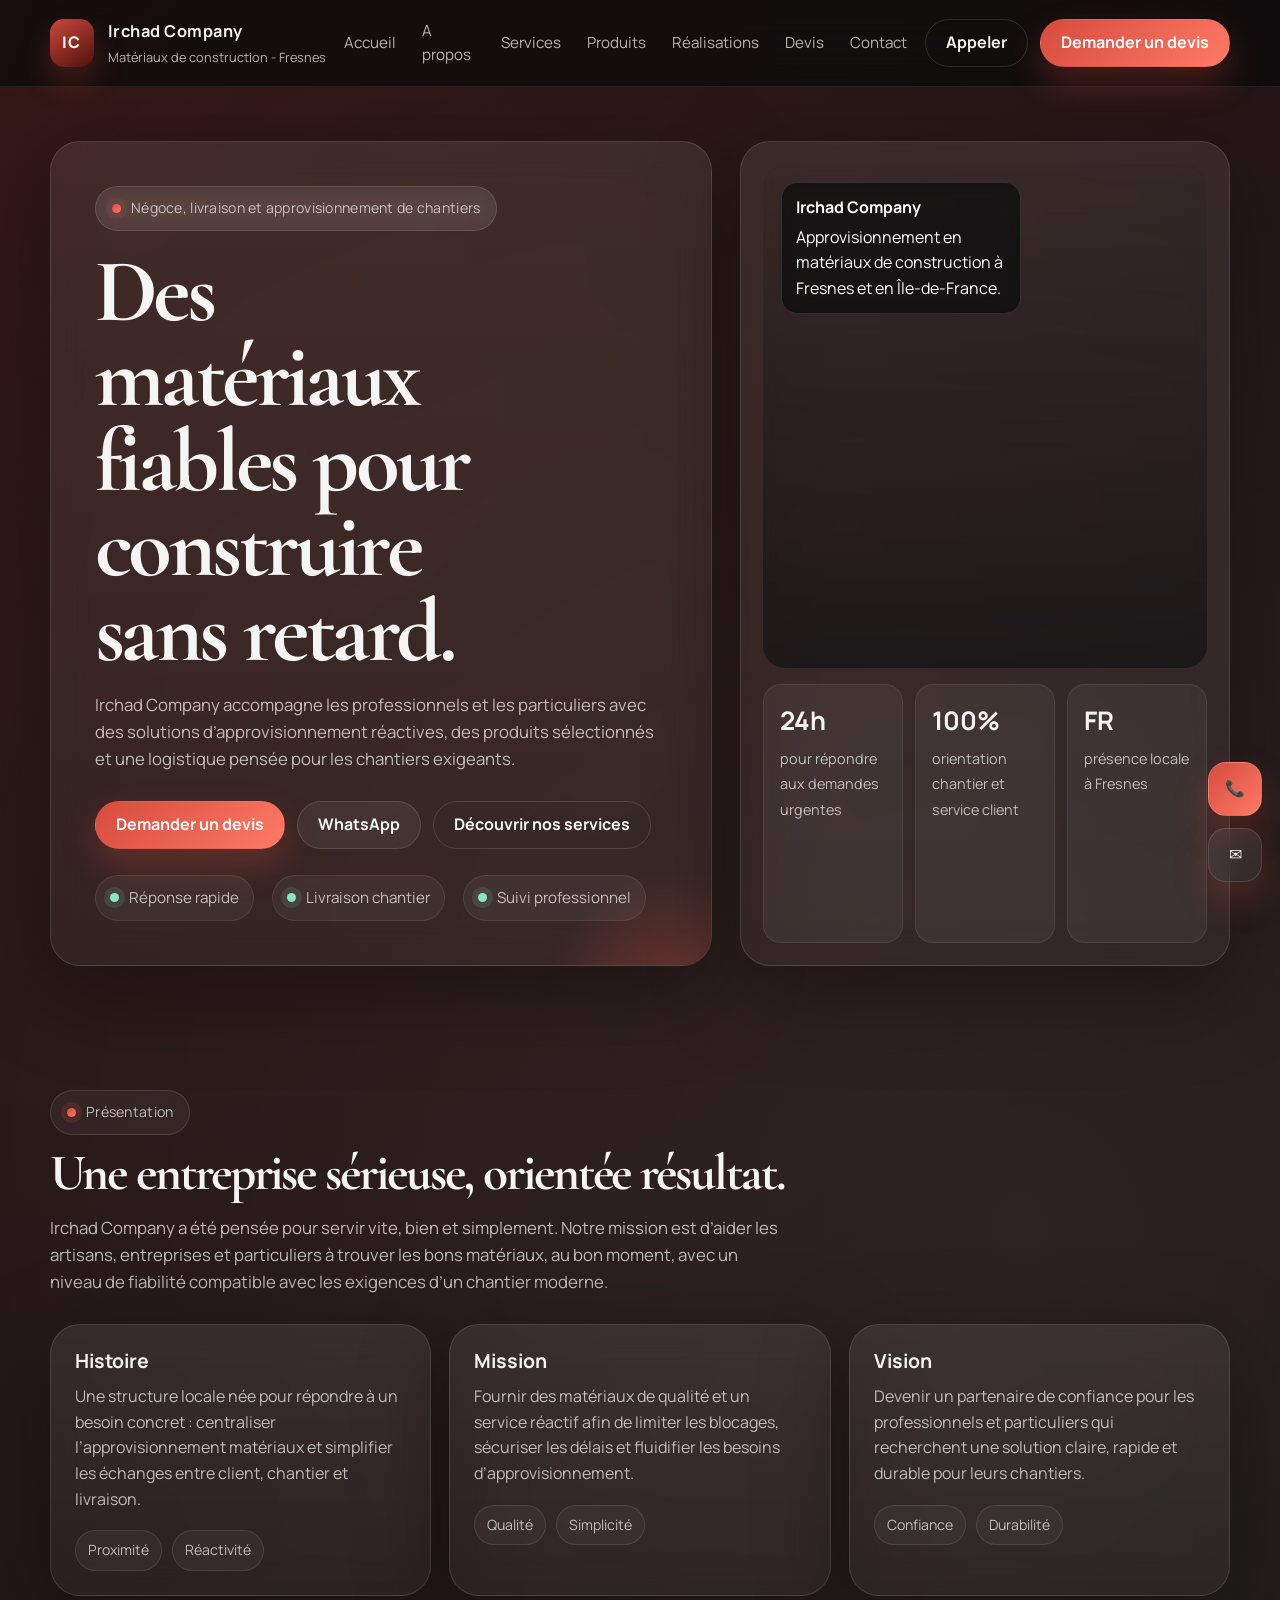
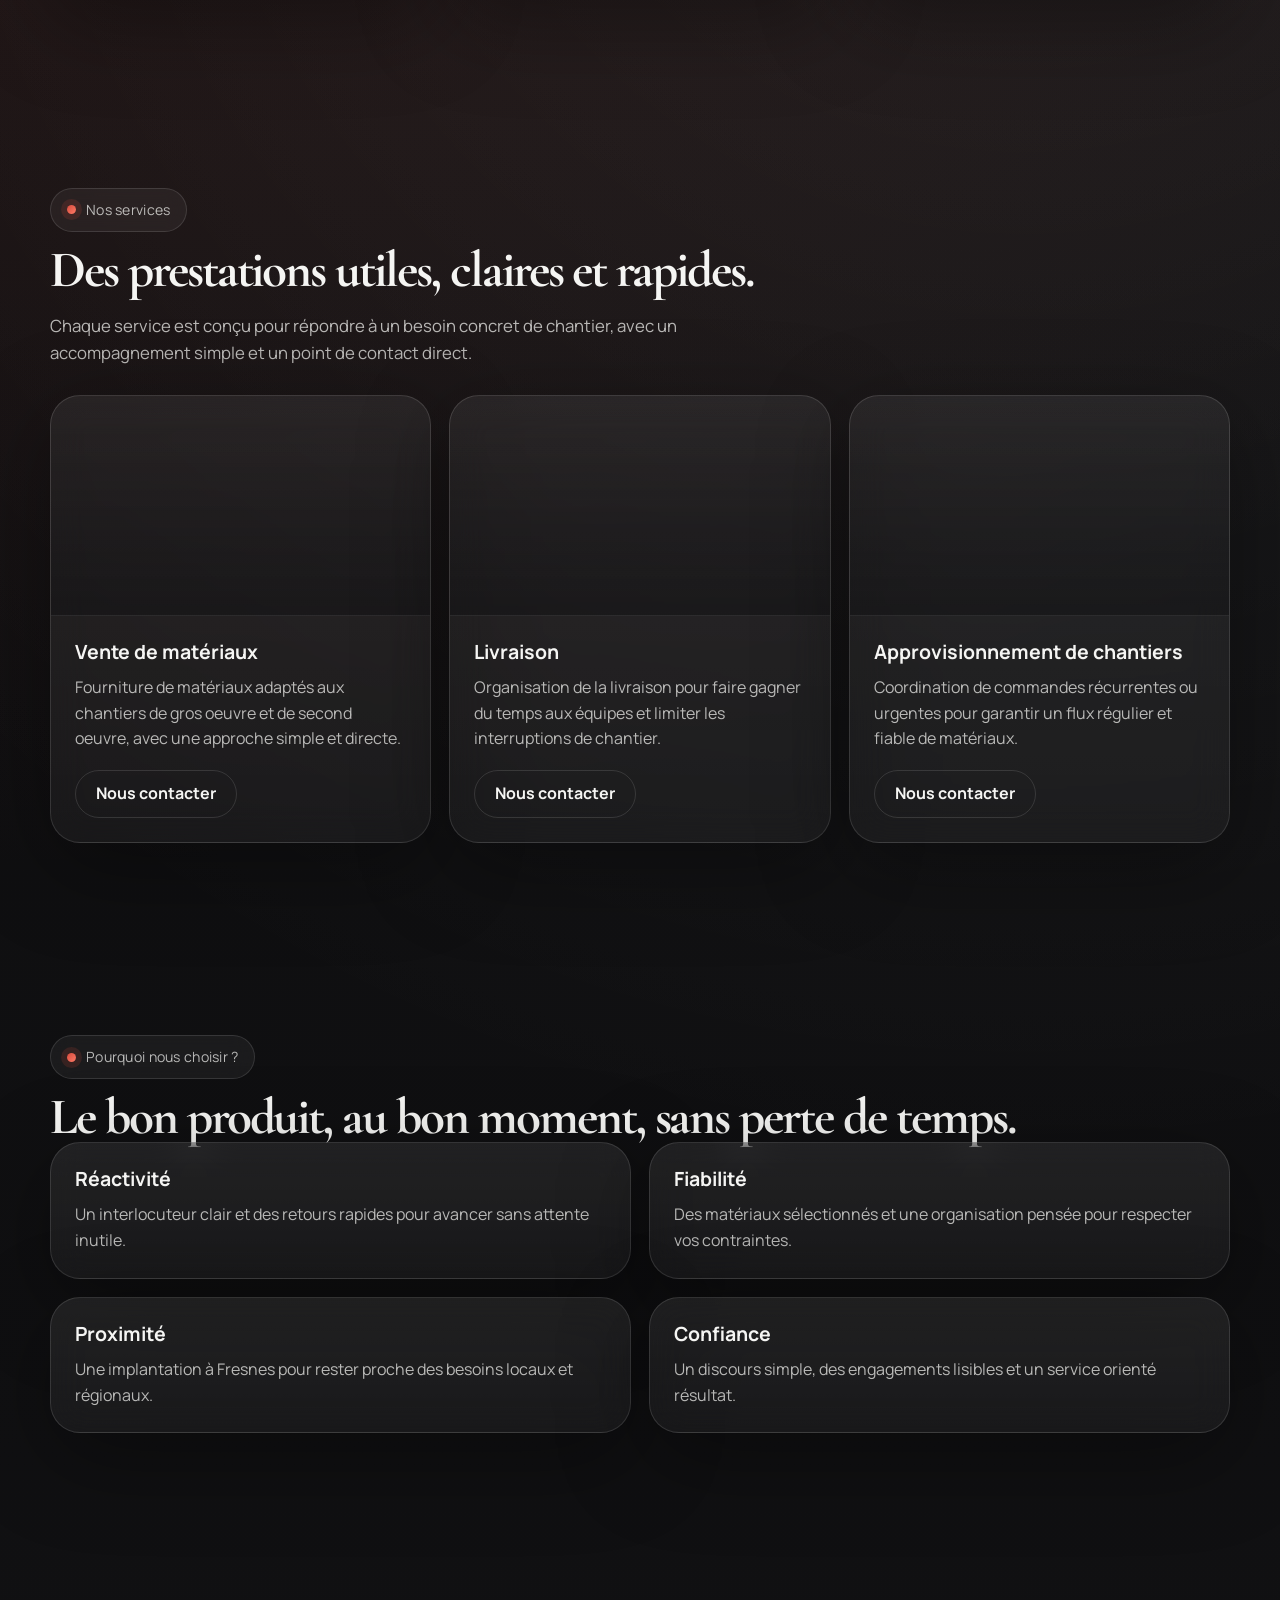
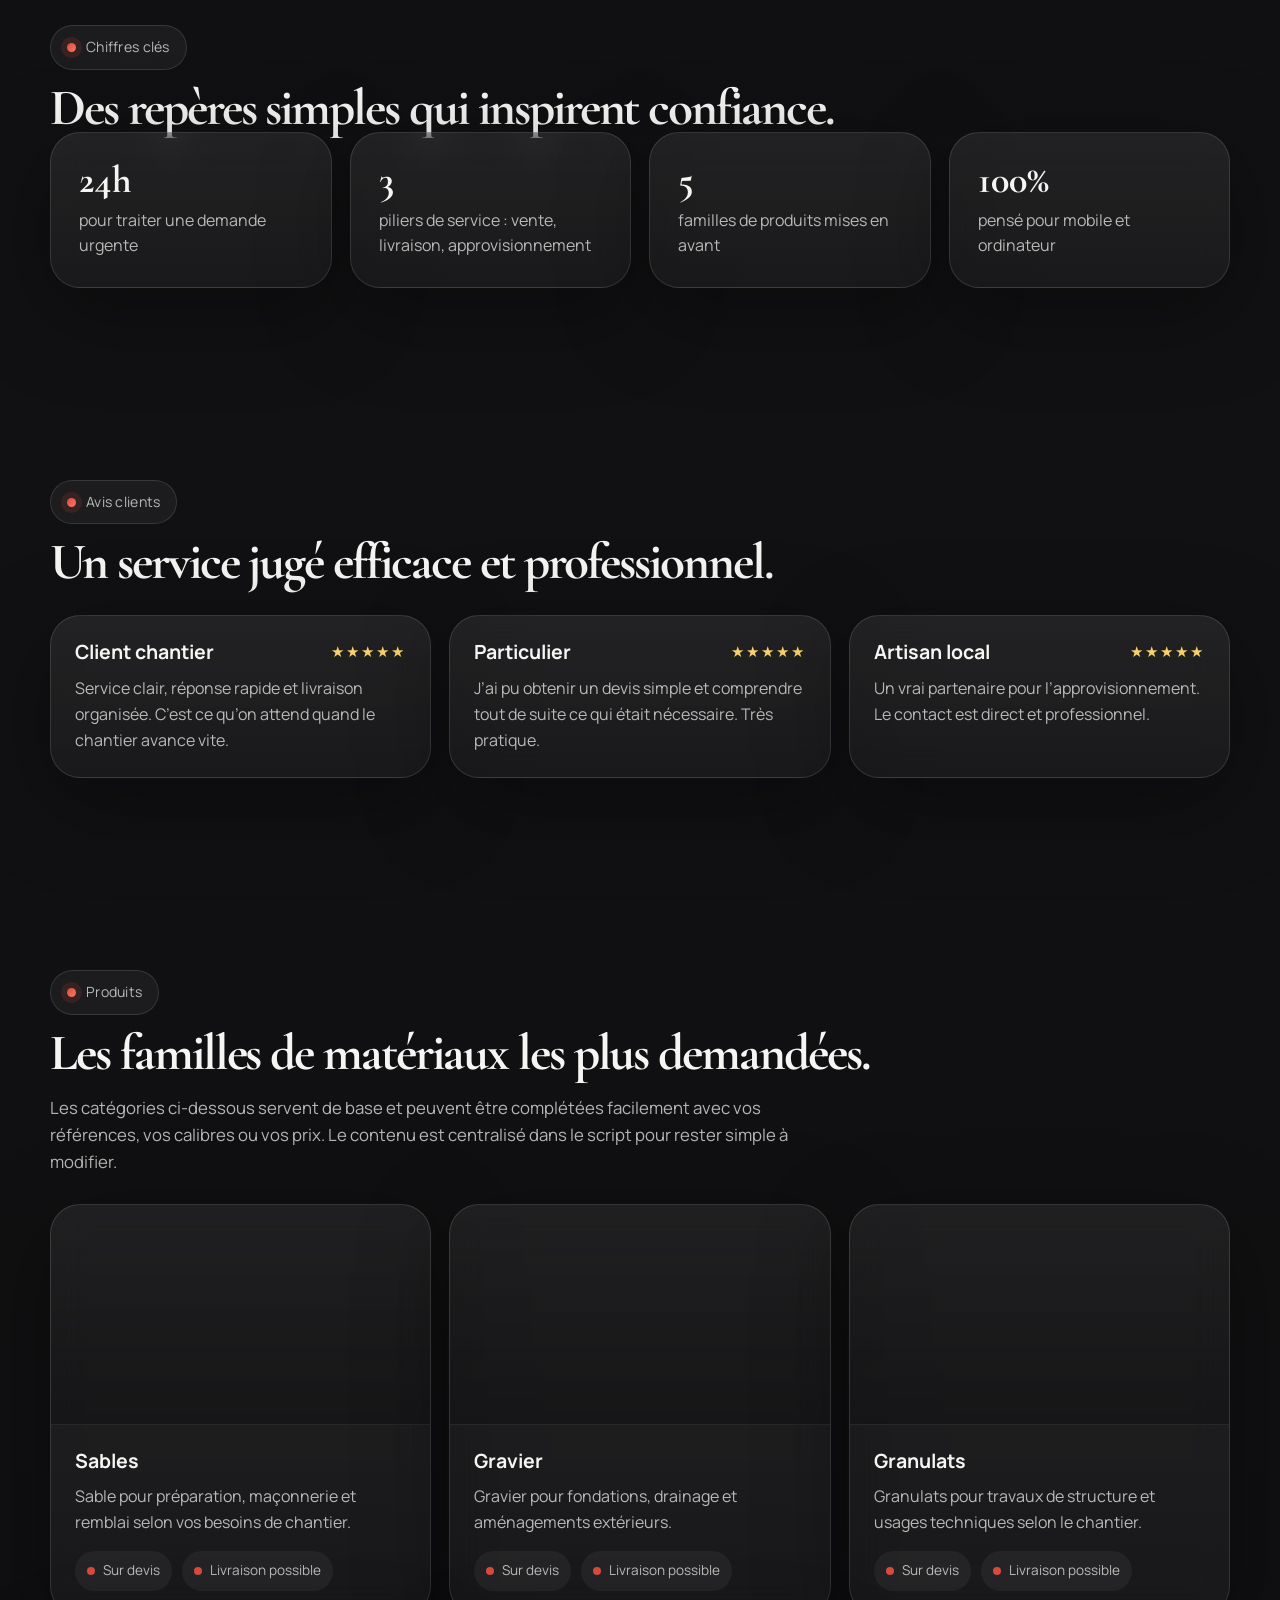
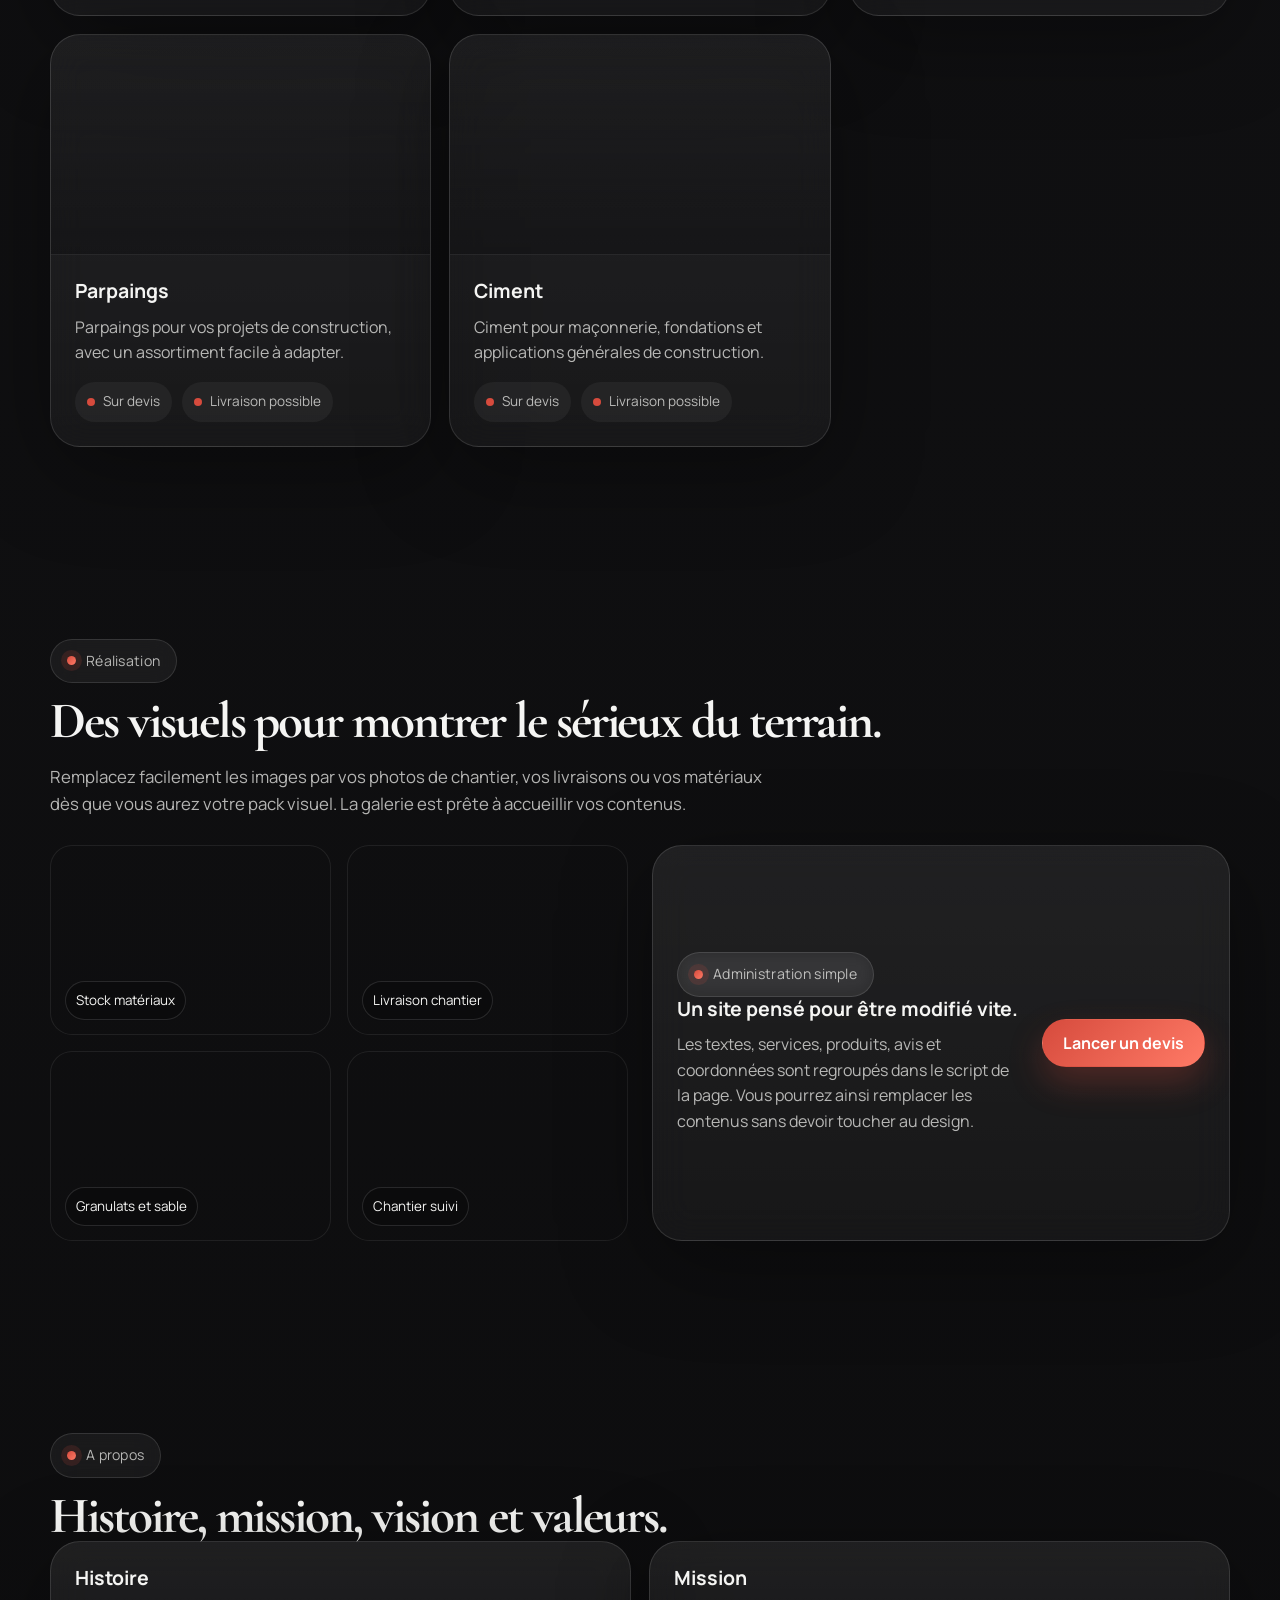
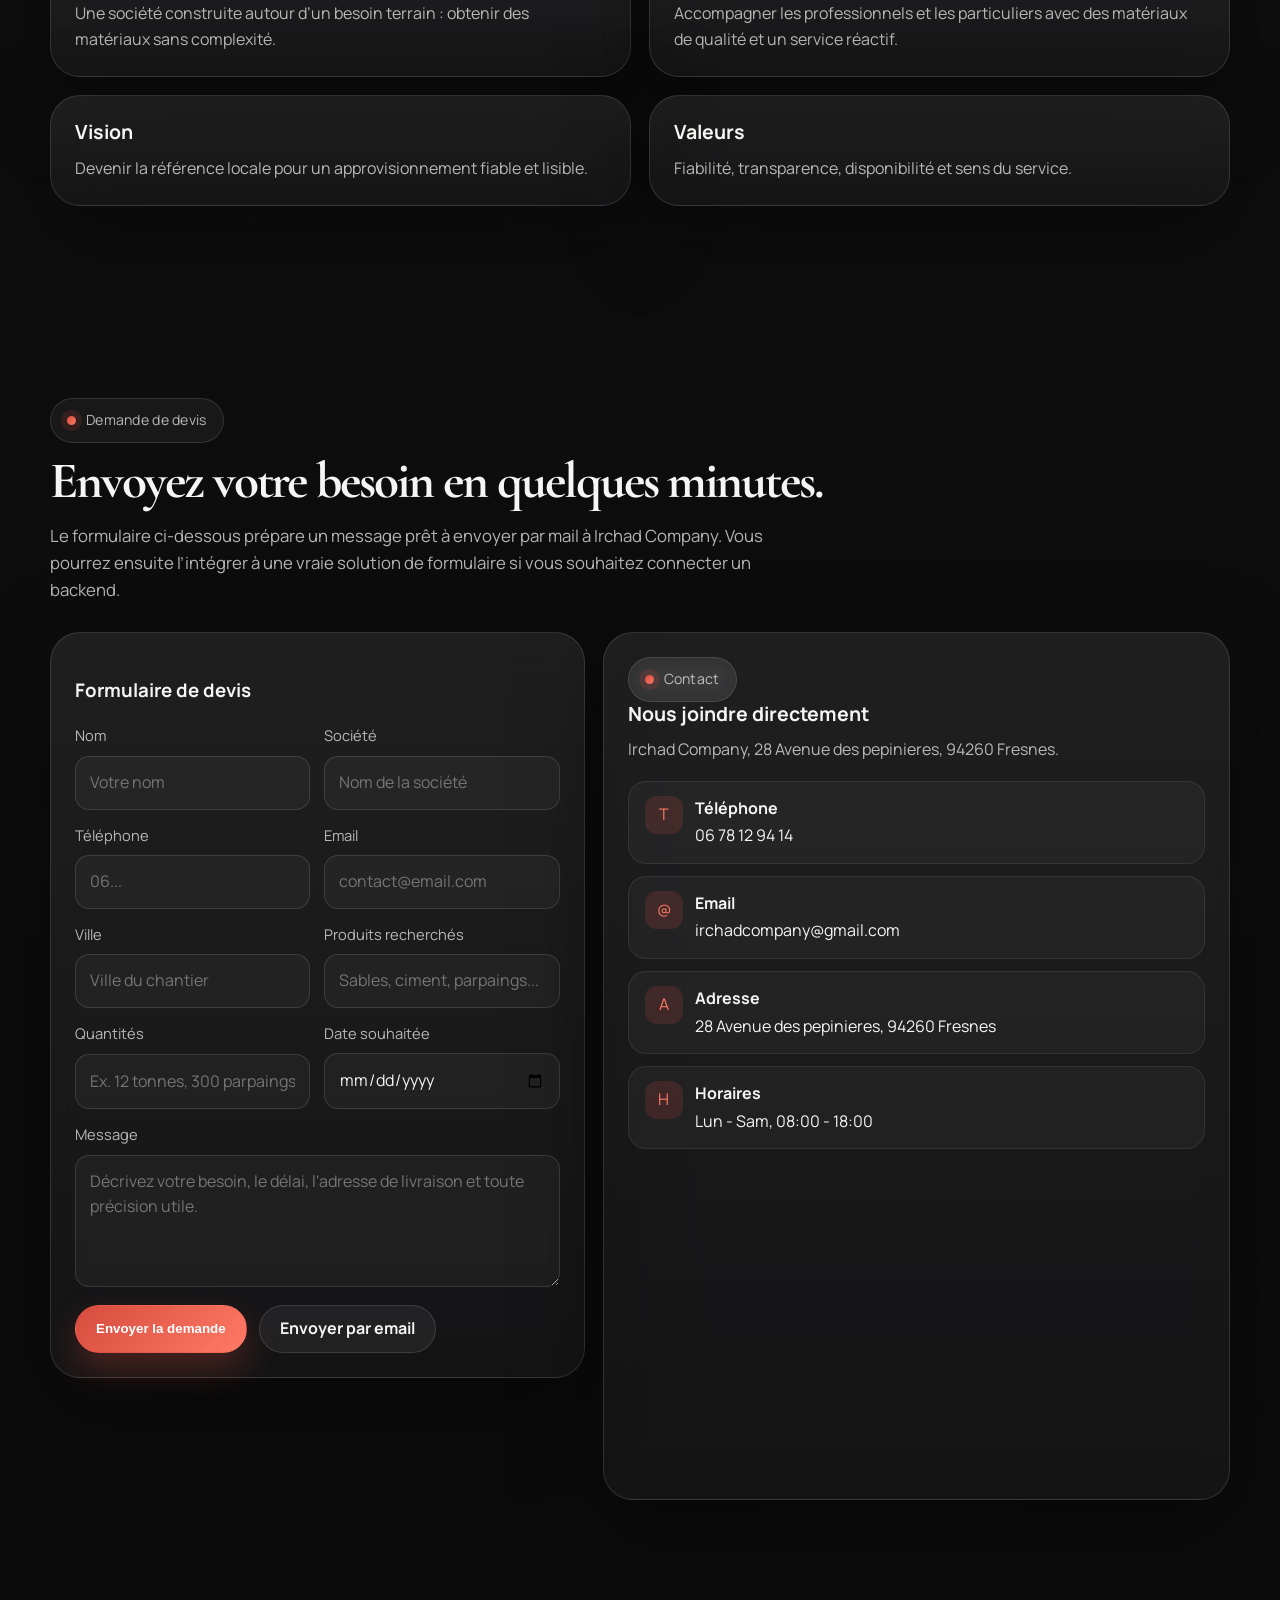
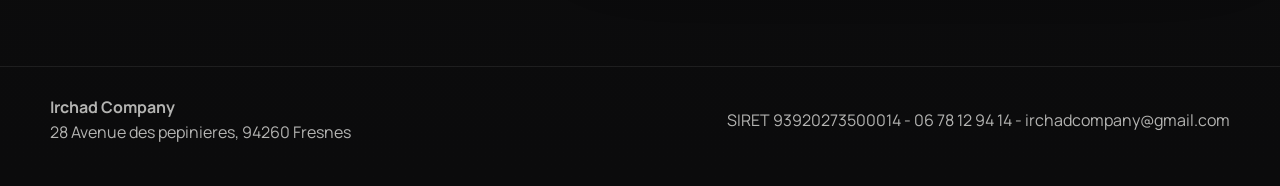
==== index.html @ 0ec8c525 "premier push" ====
<!DOCTYPE html>
<html lang="fr">
<head>
	<meta charset="UTF-8">
	<meta name="viewport" content="width=device-width, initial-scale=1.0">
	<meta name="description" content="Irchad Company accompagne professionnels et particuliers en négoce, approvisionnement et livraison de matériaux de construction à Fresnes et en Île-de-France.">
	<meta name="keywords" content="Irchad Company, matériaux de construction, négoce matériaux, approvisionnement chantier, livraison matériaux, Fresnes">
	<meta name="author" content="Irchad Company">
	<meta name="theme-color" content="#111111">
	<meta property="og:title" content="Irchad Company | Matériaux de construction et approvisionnement">
	<meta property="og:description" content="Vente de matériaux, livraison, approvisionnement de chantiers et demande de devis rapide à Fresnes.">
	<meta property="og:type" content="website">
	<meta property="og:locale" content="fr_FR">
	<title>Irchad Company | Matériaux de construction et approvisionnement</title>
	<link rel="preconnect" href="https://fonts.googleapis.com">
	<link rel="preconnect" href="https://fonts.gstatic.com" crossorigin>
	<link href="https://fonts.googleapis.com/css2?family=Manrope:wght@400;500;600;700;800&family=Cormorant+Garamond:wght@500;600;700&display=swap" rel="stylesheet">
	<style>
		:root {
			--bg: #0b0b0c;
			--bg-soft: #111113;
			--panel: rgba(255, 255, 255, 0.06);
			--panel-strong: rgba(255, 255, 255, 0.09);
			--text: #f5f5f3;
			--muted: rgba(245, 245, 243, 0.72);
			--soft: rgba(245, 245, 243, 0.12);
			--line: rgba(255, 255, 255, 0.12);
			--accent: #d64b3d;
			--accent-2: #ff7a66;
			--good: #89e6c6;
			--shadow: 0 24px 90px rgba(0, 0, 0, 0.35);
			--radius-xl: 30px;
			--radius-lg: 22px;
			--radius-md: 16px;
			--radius-sm: 12px;
			--max: 1180px;
		}

		* { box-sizing: border-box; }
		html { scroll-behavior: smooth; }
		body {
			margin: 0;
			font-family: 'Manrope', sans-serif;
			background:
				radial-gradient(circle at top left, rgba(214, 75, 61, 0.2), transparent 30%),
				radial-gradient(circle at 80% 15%, rgba(255, 255, 255, 0.08), transparent 22%),
				linear-gradient(180deg, #0b0b0c 0%, #111113 45%, #0b0b0c 100%);
			color: var(--text);
			line-height: 1.6;
			text-rendering: optimizeLegibility;
			-webkit-font-smoothing: antialiased;
		}

		img { max-width: 100%; display: block; }
		a { color: inherit; text-decoration: none; }
		.container { width: min(calc(100% - 32px), var(--max)); margin: 0 auto; }

		.eyebrow {
			display: inline-flex;
			align-items: center;
			gap: 10px;
			padding: 10px 16px;
			border: 1px solid var(--line);
			background: rgba(255, 255, 255, 0.05);
			border-radius: 999px;
			color: var(--muted);
			font-size: 0.88rem;
			letter-spacing: 0.02em;
			backdrop-filter: blur(10px);
		}
		.eyebrow::before {
			content: '';
			width: 9px;
			height: 9px;
			border-radius: 999px;
			background: linear-gradient(135deg, var(--accent), var(--accent-2));
			box-shadow: 0 0 0 6px rgba(214, 75, 61, 0.15);
		}

		.section { padding: 96px 0; position: relative; }
		.section h2, .hero h1 {
			font-family: 'Cormorant Garamond', serif;
			line-height: 0.95;
			letter-spacing: -0.04em;
			margin: 0;
		}
		.section h2 { font-size: clamp(2.2rem, 4vw, 4rem); margin-top: 14px; }
		.section-lead {
			max-width: 740px;
			color: var(--muted);
			font-size: 1.05rem;
			margin-top: 18px;
		}

		.site-header {
			position: sticky;
			top: 0;
			z-index: 50;
			backdrop-filter: blur(18px);
			background: rgba(11, 11, 12, 0.72);
			border-bottom: 1px solid rgba(255, 255, 255, 0.08);
		}
		.header-inner {
			min-height: 86px;
			display: flex;
			align-items: center;
			justify-content: space-between;
			gap: 18px;
		}
		.brand { display: inline-flex; align-items: center; gap: 14px; min-width: 0; }
		.brand-mark {
			width: 48px;
			height: 48px;
			border-radius: 14px;
			display: grid;
			place-items: center;
			background: linear-gradient(145deg, rgba(214, 75, 61, 0.95), rgba(83, 18, 13, 0.95));
			box-shadow: 0 16px 30px rgba(214, 75, 61, 0.25);
			font-weight: 800;
			letter-spacing: 0.08em;
		}
		.brand-text strong, .brand-text span { display: block; white-space: nowrap; }
		.brand-text strong { font-size: 1.02rem; letter-spacing: 0.03em; }
		.brand-text span { color: var(--muted); font-size: 0.8rem; margin-top: 3px; }

		.nav {
			display: flex;
			align-items: center;
			gap: 26px;
			color: var(--muted);
			font-size: 0.95rem;
		}
		.nav a { position: relative; transition: color 0.2s ease; }
		.nav a:hover, .nav a:focus-visible { color: var(--text); }
		.nav a::after {
			content: '';
			position: absolute;
			left: 0;
			bottom: -8px;
			width: 100%;
			height: 2px;
			background: linear-gradient(90deg, var(--accent), transparent);
			transform: scaleX(0);
			transform-origin: left;
			transition: transform 0.2s ease;
		}
		.nav a:hover::after, .nav a:focus-visible::after { transform: scaleX(1); }
		.header-actions { display: flex; align-items: center; gap: 12px; }

		.button, .button-secondary, .button-ghost {
			display: inline-flex;
			align-items: center;
			justify-content: center;
			gap: 10px;
			min-height: 48px;
			border-radius: 999px;
			padding: 0 20px;
			border: 1px solid transparent;
			font-weight: 700;
			transition: transform 0.2s ease, background 0.2s ease, border-color 0.2s ease;
			cursor: pointer;
			white-space: nowrap;
		}
		.button:hover, .button-secondary:hover, .button-ghost:hover,
		.button:focus-visible, .button-secondary:focus-visible, .button-ghost:focus-visible { transform: translateY(-1px); }
		.button {
			background: linear-gradient(135deg, var(--accent), var(--accent-2));
			color: white;
			box-shadow: 0 16px 34px rgba(214, 75, 61, 0.28);
		}
		.button-secondary { background: rgba(255, 255, 255, 0.06); border-color: var(--line); color: var(--text); }
		.button-ghost { background: transparent; border-color: var(--line); color: var(--text); }

		.hero { padding: 54px 0 28px; }
		.hero-grid { display: grid; grid-template-columns: 1.15fr 0.85fr; gap: 28px; align-items: stretch; }
		.hero-copy, .hero-card, .panel, .quote-card, .form-card, .contact-card, .metric, .service-card, .product-card, .feature-card, .testimonial, .realisation-card, .value-card {
			border: 1px solid var(--line);
			background: linear-gradient(180deg, rgba(255, 255, 255, 0.08), rgba(255, 255, 255, 0.04));
			box-shadow: var(--shadow);
			backdrop-filter: blur(18px);
			border-radius: var(--radius-xl);
		}
		.hero-copy { padding: 44px; position: relative; overflow: hidden; }
		.hero-copy::after {
			content: '';
			position: absolute;
			inset: auto -16% -22% auto;
			width: 280px;
			height: 280px;
			border-radius: 50%;
			background: radial-gradient(circle, rgba(214, 75, 61, 0.38), transparent 68%);
			pointer-events: none;
		}
		.hero h1 { font-size: clamp(3.3rem, 7vw, 7rem); margin-top: 18px; max-width: 10ch; }
		.hero-subtitle { margin-top: 18px; max-width: 64ch; font-size: 1.05rem; color: var(--muted); }
		.hero-actions { display: flex; flex-wrap: wrap; gap: 12px; margin-top: 28px; }
		.hero-trust { display: flex; flex-wrap: wrap; gap: 18px; margin-top: 26px; color: var(--muted); font-size: 0.95rem; }
		.trust-item {
			display: inline-flex;
			align-items: center;
			gap: 10px;
			padding: 10px 14px;
			border-radius: 999px;
			background: rgba(255, 255, 255, 0.05);
			border: 1px solid rgba(255, 255, 255, 0.08);
		}
		.trust-dot {
			width: 9px;
			height: 9px;
			border-radius: 50%;
			background: var(--good);
			box-shadow: 0 0 0 6px rgba(137, 230, 198, 0.12);
		}
		.hero-card { padding: 22px; display: grid; gap: 16px; overflow: hidden; position: relative; min-height: 100%; }
		.hero-photo {
			position: relative;
			min-height: 400px;
			border-radius: calc(var(--radius-xl) - 8px);
			overflow: hidden;
			background:
				linear-gradient(180deg, rgba(17, 17, 19, 0.04), rgba(17, 17, 19, 0.68)),
				url('https://images.unsplash.com/photo-1504307651254-35680f356dfd?auto=format&fit=crop&w=1400&q=80') center/cover;
		}
		.hero-badge {
			position: absolute;
			left: 18px;
			top: 18px;
			padding: 12px 14px;
			border-radius: 16px;
			background: rgba(11, 11, 12, 0.72);
			border: 1px solid rgba(255, 255, 255, 0.12);
			color: white;
			max-width: 240px;
			backdrop-filter: blur(14px);
		}
		.hero-badge strong { display: block; margin-bottom: 4px; }
		.hero-stats { display: grid; grid-template-columns: repeat(3, 1fr); gap: 12px; }
		.mini-stat {
			padding: 16px;
			border-radius: 18px;
			background: rgba(255, 255, 255, 0.05);
			border: 1px solid rgba(255, 255, 255, 0.08);
		}
		.mini-stat strong { display: block; font-size: 1.6rem; margin-bottom: 4px; }
		.mini-stat span { color: var(--muted); font-size: 0.9rem; }

		.panel-grid, .metrics-grid, .services-grid, .products-grid, .realisations-grid, .values-grid, .testimonials-grid, .features-grid, .contact-grid { display: grid; gap: 18px; }
		.panel-grid, .services-grid, .products-grid, .testimonials-grid { margin-top: 28px; }
		.panel-grid { grid-template-columns: repeat(3, 1fr); }
		.panel { padding: 24px; }
		.panel h3, .feature-card h3, .service-card h3, .product-card h3, .realisation-card h3, .value-card h3, .testimonial h3, .contact-card h3, .quote-card h3 {
			margin: 0;
			font-size: 1.22rem;
			line-height: 1.2;
		}
		.panel p, .feature-card p, .service-card p, .product-card p, .realisation-card p, .value-card p, .testimonial p, .contact-card p, .quote-card p {
			color: var(--muted);
			margin: 12px 0 0;
		}
		.chip-row { display: flex; flex-wrap: wrap; gap: 10px; margin-top: 18px; }
		.chip {
			display: inline-flex;
			align-items: center;
			justify-content: center;
			padding: 8px 12px;
			border-radius: 999px;
			border: 1px solid rgba(255, 255, 255, 0.1);
			background: rgba(255, 255, 255, 0.04);
			color: var(--muted);
			font-size: 0.88rem;
		}
		.metrics-grid { grid-template-columns: repeat(4, 1fr); }
		.metric { padding: 28px; text-align: left; }
		.metric strong { display: block; font-size: clamp(2rem, 3vw, 3rem); font-family: 'Cormorant Garamond', serif; line-height: 1; }
		.metric span { display: block; margin-top: 8px; color: var(--muted); }
		.services-grid, .products-grid, .testimonials-grid { grid-template-columns: repeat(3, 1fr); }
		.realisations-grid, .values-grid, .features-grid { grid-template-columns: repeat(2, 1fr); }
		.service-card, .product-card, .realisation-card, .value-card, .feature-card, .testimonial { overflow: hidden; }
		.service-image, .product-image, .realisation-image {
			min-height: 220px;
			background-size: cover;
			background-position: center;
			border-bottom: 1px solid rgba(255, 255, 255, 0.08);
		}
		.service-body, .product-body, .realisation-body, .value-body, .feature-body, .testimonial-body, .contact-card, .form-card, .quote-card { padding: 24px; }
		.meta-row { display: flex; flex-wrap: wrap; gap: 10px; margin-top: 16px; }
		.meta-pill {
			display: inline-flex;
			align-items: center;
			gap: 8px;
			padding: 9px 12px;
			border-radius: 999px;
			background: rgba(255, 255, 255, 0.05);
			color: var(--muted);
			font-size: 0.85rem;
		}
		.meta-pill::before { content: ''; width: 8px; height: 8px; border-radius: 50%; background: var(--accent); }
		.card-actions { display: flex; flex-wrap: wrap; gap: 12px; margin-top: 18px; }
		.testimonial { min-height: 100%; }
		.testimonial header { display: flex; align-items: center; justify-content: space-between; gap: 16px; }
		.stars { color: #f7d16a; letter-spacing: 2px; font-size: 0.95rem; white-space: nowrap; }
		.realisation-frame { display: grid; grid-template-columns: 1fr 1fr; gap: 24px; align-items: stretch; margin-top: 28px; }
		.realisation-gallery { display: grid; grid-template-columns: repeat(2, 1fr); gap: 16px; }
		.gallery-tile {
			min-height: 190px;
			border-radius: 22px;
			overflow: hidden;
			position: relative;
			background-size: cover;
			background-position: center;
			border: 1px solid rgba(255, 255, 255, 0.08);
		}
		.gallery-tile span {
			position: absolute;
			left: 14px;
			bottom: 14px;
			padding: 8px 10px;
			border-radius: 999px;
			background: rgba(11, 11, 12, 0.68);
			border: 1px solid rgba(255, 255, 255, 0.12);
			font-size: 0.84rem;
			backdrop-filter: blur(10px);
		}
		.quote-card { display: grid; grid-template-columns: 1fr auto; align-items: center; gap: 18px; }
		.quote-card p { max-width: 62ch; }
		.contact-grid { grid-template-columns: 0.92fr 1.08fr; align-items: start; margin-top: 28px; }
		.contact-list { display: grid; gap: 12px; margin-top: 18px; }
		.contact-item {
			display: flex;
			align-items: flex-start;
			gap: 12px;
			padding: 14px 16px;
			border-radius: 18px;
			background: rgba(255, 255, 255, 0.04);
			border: 1px solid rgba(255, 255, 255, 0.08);
		}
		.contact-item strong { display: block; margin-bottom: 2px; }
		.contact-icon {
			width: 38px;
			height: 38px;
			border-radius: 12px;
			display: grid;
			place-items: center;
			background: rgba(214, 75, 61, 0.16);
			color: var(--accent-2);
			flex-shrink: 0;
		}
		.contact-map {
			width: 100%;
			height: 300px;
			border: 0;
			border-radius: 22px;
			margin-top: 18px;
			filter: grayscale(0.08) contrast(1.05);
		}
		.form-grid { display: grid; grid-template-columns: repeat(2, 1fr); gap: 14px; margin-top: 18px; }
		.field { display: grid; gap: 8px; }
		.field.full { grid-column: 1 / -1; }
		label { font-size: 0.92rem; color: var(--muted); }
		input, textarea, select {
			width: 100%;
			min-height: 48px;
			border-radius: 14px;
			border: 1px solid rgba(255, 255, 255, 0.12);
			background: rgba(255, 255, 255, 0.04);
			color: var(--text);
			padding: 13px 14px;
			font: inherit;
			outline: none;
		}
		textarea { min-height: 132px; resize: vertical; }
		input:focus, textarea:focus, select:focus {
			border-color: rgba(214, 75, 61, 0.7);
			box-shadow: 0 0 0 4px rgba(214, 75, 61, 0.14);
		}
		select option { color: #111; }
		.footer {
			padding: 28px 0 40px;
			color: var(--muted);
			border-top: 1px solid rgba(255, 255, 255, 0.08);
			margin-top: 70px;
		}
		.footer-inner { display: flex; align-items: center; justify-content: space-between; gap: 16px; flex-wrap: wrap; }
		.quick-actions {
			position: fixed;
			right: 18px;
			bottom: 18px;
			display: grid;
			gap: 12px;
			z-index: 60;
		}
		.quick-actions a {
			width: 54px;
			height: 54px;
			border-radius: 18px;
			display: grid;
			place-items: center;
			background: linear-gradient(135deg, var(--accent), var(--accent-2));
			box-shadow: 0 18px 34px rgba(214, 75, 61, 0.25);
			border: 1px solid rgba(255, 255, 255, 0.12);
		}
		.quick-actions a:last-child { background: rgba(255, 255, 255, 0.08); backdrop-filter: blur(12px); }
		.sr-only {
			position: absolute;
			width: 1px;
			height: 1px;
			padding: 0;
			margin: -1px;
			overflow: hidden;
			clip: rect(0, 0, 0, 0);
			white-space: nowrap;
			border: 0;
		}

		@media (max-width: 1100px) {
			.hero-grid, .contact-grid, .realisation-frame, .quote-card { grid-template-columns: 1fr; }
			.metrics-grid, .services-grid, .products-grid, .testimonials-grid, .panel-grid, .values-grid, .features-grid { grid-template-columns: repeat(2, 1fr); }
		}
		@media (max-width: 820px) {
			.nav { display: none; }
			.header-actions { margin-left: auto; }
			.hero-copy, .hero-card, .panel, .quote-card, .form-card, .contact-card, .metric, .service-body, .product-body, .realisation-body, .value-body, .feature-body, .testimonial-body { padding: 20px; }
			.section { padding: 72px 0; }
			.hero { padding-top: 30px; }
			.hero h1 { max-width: 12ch; }
			.hero-stats, .form-grid, .metrics-grid, .services-grid, .products-grid, .realisations-grid, .values-grid, .testimonials-grid, .panel-grid, .features-grid, .realisation-gallery { grid-template-columns: 1fr; }
			.hero-photo { min-height: 340px; }
		}
		@media (max-width: 560px) {
			.header-inner { align-items: flex-start; padding: 12px 0; }
			.header-actions { width: 100%; justify-content: space-between; }
			.hero-copy { padding: 24px; }
			.hero h1 { font-size: clamp(2.8rem, 14vw, 4.4rem); }
			.button, .button-secondary, .button-ghost { width: 100%; }
			.hero-actions, .card-actions { flex-direction: column; }
			.quick-actions { right: 12px; bottom: 12px; }
		}
	</style>
	<script type="application/ld+json">
		{
			"@context": "https://schema.org",
			"@type": "LocalBusiness",
			"name": "Irchad Company",
			"description": "Négoce et approvisionnement en matériaux de construction.",
			"telephone": "+33678129414",
			"email": "irchadcompany@gmail.com",
			"address": {
				"@type": "PostalAddress",
				"streetAddress": "28 Avenue des pepinieres",
				"postalCode": "94260",
				"addressLocality": "Fresnes",
				"addressCountry": "FR"
			},
			"identifier": "93920273500014",
			"areaServed": "Île-de-France"
		}
	</script>
</head>
<body>
	<header class="site-header">
		<div class="container header-inner">
			<a class="brand" href="#accueil" aria-label="Irchad Company accueil">
				<div class="brand-mark">IC</div>
				<div class="brand-text">
					<strong>Irchad Company</strong>
					<span>Matériaux de construction - Fresnes</span>
				</div>
			</a>

			<nav class="nav" aria-label="Navigation principale">
				<a class="active" href="index.html">Accueil</a>
				<a href="a-propos.html">A propos</a>
				<a href="services.html">Services</a>
				<a href="produits.html">Produits</a>
				<a href="realisations.html">Réalisations</a>
				<a href="devis.html">Devis</a>
				<a href="contact.html">Contact</a>
			</nav>

			<div class="header-actions">
				<a class="button-ghost" href="tel:+33678129414">Appeler</a>
					<a class="button" href="devis.html">Demander un devis</a>
			</div>
		</div>
	</header>

	<main id="accueil">
		<section class="hero">
			<div class="container hero-grid">
				<article class="hero-copy">
					<span class="eyebrow">Négoce, livraison et approvisionnement de chantiers</span>
					<h1>Des matériaux fiables pour construire sans retard.</h1>
					<p class="hero-subtitle">Irchad Company accompagne les professionnels et les particuliers avec des solutions d’approvisionnement réactives, des produits sélectionnés et une logistique pensée pour les chantiers exigeants.</p>
					<div class="hero-actions">
						<a class="button" href="#devis">Demander un devis</a>
						<a class="button-secondary" href="https://wa.me/33678129414?text=Bonjour%20Irchad%20Company%2C%20je%20souhaite%20obtenir%20un%20devis." target="_blank" rel="noopener">WhatsApp</a>
						<a class="button-ghost" href="services.html">Découvrir nos services</a>
					</div>
					<div class="hero-trust" aria-label="Atouts principaux">
						<div class="trust-item"><span class="trust-dot"></span>Réponse rapide</div>
						<div class="trust-item"><span class="trust-dot"></span>Livraison chantier</div>
						<div class="trust-item"><span class="trust-dot"></span>Suivi professionnel</div>
					</div>
				</article>

				<aside class="hero-card" aria-label="Présentation visuelle">
					<div class="hero-photo">
						<div class="hero-badge">
							<strong>Irchad Company</strong>
							Approvisionnement en matériaux de construction à Fresnes et en Île-de-France.
						</div>
					</div>
					<div class="hero-stats">
						<div class="mini-stat">
							<strong>24h</strong>
							<span>pour répondre aux demandes urgentes</span>
						</div>
						<div class="mini-stat">
							<strong>100%</strong>
							<span>orientation chantier et service client</span>
						</div>
						<div class="mini-stat">
							<strong>FR</strong>
							<span>présence locale à Fresnes</span>
						</div>
					</div>
				</aside>
			</div>
		</section>

		<section class="section" id="apropos">
			<div class="container">
				<span class="eyebrow">Présentation</span>
				<h2>Une entreprise sérieuse, orientée résultat.</h2>
				<p class="section-lead">Irchad Company a été pensée pour servir vite, bien et simplement. Notre mission est d’aider les artisans, entreprises et particuliers à trouver les bons matériaux, au bon moment, avec un niveau de fiabilité compatible avec les exigences d’un chantier moderne.</p>

				<div class="panel-grid">
					<article class="panel">
						<h3>Histoire</h3>
						<p>Une structure locale née pour répondre à un besoin concret : centraliser l’approvisionnement matériaux et simplifier les échanges entre client, chantier et livraison.</p>
						<div class="chip-row"><span class="chip">Proximité</span><span class="chip">Réactivité</span></div>
					</article>
					<article class="panel">
						<h3>Mission</h3>
						<p>Fournir des matériaux de qualité et un service réactif afin de limiter les blocages, sécuriser les délais et fluidifier les besoins d’approvisionnement.</p>
						<div class="chip-row"><span class="chip">Qualité</span><span class="chip">Simplicité</span></div>
					</article>
					<article class="panel">
						<h3>Vision</h3>
						<p>Devenir un partenaire de confiance pour les professionnels et particuliers qui recherchent une solution claire, rapide et durable pour leurs chantiers.</p>
						<div class="chip-row"><span class="chip">Confiance</span><span class="chip">Durabilité</span></div>
					</article>
				</div>
			</div>
		</section>

		<section class="section" id="services">
			<div class="container">
				<span class="eyebrow">Nos services</span>
				<h2>Des prestations utiles, claires et rapides.</h2>
				<p class="section-lead">Chaque service est conçu pour répondre à un besoin concret de chantier, avec un accompagnement simple et un point de contact direct.</p>
				<div class="services-grid" id="servicesGrid"></div>
			</div>
		</section>

		<section class="section">
			<div class="container">
				<span class="eyebrow">Pourquoi nous choisir ?</span>
				<h2>Le bon produit, au bon moment, sans perte de temps.</h2>
				<div class="features-grid" id="featuresGrid"></div>
			</div>
		</section>

		<section class="section">
			<div class="container">
				<span class="eyebrow">Chiffres clés</span>
				<h2>Des repères simples qui inspirent confiance.</h2>
				<div class="metrics-grid" id="metricsGrid"></div>
			</div>
		</section>

		<section class="section">
			<div class="container">
				<span class="eyebrow">Avis clients</span>
				<h2>Un service jugé efficace et professionnel.</h2>
				<div class="testimonials-grid" id="testimonialsGrid"></div>
			</div>
		</section>

		<section class="section" id="produits">
			<div class="container">
				<span class="eyebrow">Produits</span>
				<h2>Les familles de matériaux les plus demandées.</h2>
				<p class="section-lead">Les catégories ci-dessous servent de base et peuvent être complétées facilement avec vos références, vos calibres ou vos prix. Le contenu est centralisé dans le script pour rester simple à modifier.</p>
				<div class="products-grid" id="productsGrid"></div>
			</div>
		</section>

		<section class="section" id="realisations">
			<div class="container">
				<span class="eyebrow">Réalisation</span>
				<h2>Des visuels pour montrer le sérieux du terrain.</h2>
				<p class="section-lead">Remplacez facilement les images par vos photos de chantier, vos livraisons ou vos matériaux dès que vous aurez votre pack visuel. La galerie est prête à accueillir vos contenus.</p>

				<div class="realisation-frame">
					<div class="realisation-gallery">
						<div class="gallery-tile" style="background-image:url('https://images.unsplash.com/photo-1500382017468-9049fed747ef?auto=format&fit=crop&w=1200&q=80');"><span>Stock matériaux</span></div>
						<div class="gallery-tile" style="background-image:url('https://images.unsplash.com/photo-1541976076758-347942db1970?auto=format&fit=crop&w=1200&q=80');"><span>Livraison chantier</span></div>
						<div class="gallery-tile" style="background-image:url('https://images.unsplash.com/photo-1581578731548-c64695cc6952?auto=format&fit=crop&w=1200&q=80');"><span>Granulats et sable</span></div>
						<div class="gallery-tile" style="background-image:url('https://images.unsplash.com/photo-1590649821258-8b0b0b1d4d2d?auto=format&fit=crop&w=1200&q=80');"><span>Chantier suivi</span></div>
					</div>

					<article class="quote-card">
						<div>
							<span class="eyebrow">Administration simple</span>
							<h3>Un site pensé pour être modifié vite.</h3>
							<p>Les textes, services, produits, avis et coordonnées sont regroupés dans le script de la page. Vous pourrez ainsi remplacer les contenus sans devoir toucher au design.</p>
						</div>
						<div>
							<a class="button" href="#devis">Lancer un devis</a>
						</div>
					</article>
				</div>
			</div>
		</section>

		<section class="section" id="apropos-detail">
			<div class="container">
				<span class="eyebrow">A propos</span>
				<h2>Histoire, mission, vision et valeurs.</h2>
				<div class="values-grid" id="valuesGrid"></div>
			</div>
		</section>

		<section class="section" id="devis">
			<div class="container">
				<span class="eyebrow">Demande de devis</span>
				<h2>Envoyez votre besoin en quelques minutes.</h2>
				<p class="section-lead">Le formulaire ci-dessous prépare un message prêt à envoyer par mail à Irchad Company. Vous pourrez ensuite l’intégrer à une vraie solution de formulaire si vous souhaitez connecter un backend.</p>

				<div class="contact-grid">
					<article class="form-card">
						<h3>Formulaire de devis</h3>
						<form id="quoteForm">
							<div class="form-grid">
								<div class="field">
									<label for="name">Nom</label>
									<input id="name" name="name" type="text" placeholder="Votre nom" required>
								</div>
								<div class="field">
									<label for="company">Société</label>
									<input id="company" name="company" type="text" placeholder="Nom de la société">
								</div>
								<div class="field">
									<label for="phone">Téléphone</label>
									<input id="phone" name="phone" type="tel" placeholder="06..." required>
								</div>
								<div class="field">
									<label for="email">Email</label>
									<input id="email" name="email" type="email" placeholder="contact@email.com" required>
								</div>
								<div class="field">
									<label for="city">Ville</label>
									<input id="city" name="city" type="text" placeholder="Ville du chantier">
								</div>
								<div class="field">
									<label for="product">Produits recherchés</label>
									<input id="product" name="product" type="text" placeholder="Sables, ciment, parpaings...">
								</div>
								<div class="field">
									<label for="quantity">Quantités</label>
									<input id="quantity" name="quantity" type="text" placeholder="Ex. 12 tonnes, 300 parpaings">
								</div>
								<div class="field">
									<label for="date">Date souhaitée</label>
									<input id="date" name="date" type="date">
								</div>
								<div class="field full">
									<label for="message">Message</label>
									<textarea id="message" name="message" placeholder="Décrivez votre besoin, le délai, l'adresse de livraison et toute précision utile."></textarea>
								</div>
							</div>
							<div class="card-actions">
								<button class="button" type="submit">Envoyer la demande</button>
								<a class="button-secondary" href="mailto:irchadcompany@gmail.com">Envoyer par email</a>
							</div>
						</form>
					</article>

					<aside class="contact-card" id="contact">
						<span class="eyebrow">Contact</span>
						<h3>Nous joindre directement</h3>
						<p>Irchad Company, 28 Avenue des pepinieres, 94260 Fresnes.</p>
						<div class="contact-list">
							<div class="contact-item">
								<div class="contact-icon">T</div>
								<div>
									<strong>Téléphone</strong>
									<a href="tel:+33678129414">06 78 12 94 14</a>
								</div>
							</div>
							<div class="contact-item">
								<div class="contact-icon">@</div>
								<div>
									<strong>Email</strong>
									<a href="mailto:irchadcompany@gmail.com">irchadcompany@gmail.com</a>
								</div>
							</div>
							<div class="contact-item">
								<div class="contact-icon">A</div>
								<div>
									<strong>Adresse</strong>
									<span>28 Avenue des pepinieres, 94260 Fresnes</span>
								</div>
							</div>
							<div class="contact-item">
								<div class="contact-icon">H</div>
								<div>
									<strong>Horaires</strong>
									<span>Lun - Sam, 08:00 - 18:00</span>
								</div>
							</div>
						</div>

						<iframe
							class="contact-map"
							title="Google Maps Irchad Company"
							loading="lazy"
							referrerpolicy="no-referrer-when-downgrade"
							src="https://www.google.com/maps?q=28%20Avenue%20des%20pepinieres%2094260%20Fresnes&output=embed"></iframe>
					</aside>
				</div>
			</div>
		</section>
	</main>

	<footer class="footer">
		<div class="container footer-inner">
			<div>
				<strong>Irchad Company</strong>
				<div>28 Avenue des pepinieres, 94260 Fresnes</div>
			</div>
			<div>SIRET 93920273500014 - 06 78 12 94 14 - irchadcompany@gmail.com</div>
		</div>
	</footer>

	<div class="quick-actions" aria-label="Actions rapides">
		<a href="tel:+33678129414" aria-label="Appeler Irchad Company">📞</a>
		<a href="https://wa.me/33678129414?text=Bonjour%20Irchad%20Company%2C%20je%20souhaite%20obtenir%20un%20devis." target="_blank" rel="noopener" aria-label="Contacter sur WhatsApp">✉</a>
	</div>

	<script>
		const services = [
			{
				title: 'Vente de matériaux',
				text: 'Fourniture de matériaux adaptés aux chantiers de gros oeuvre et de second oeuvre, avec une approche simple et directe.',
				image: 'https://images.unsplash.com/photo-1586864387967-d02ef85d93e8?auto=format&fit=crop&w=1200&q=80'
			},
			{
				title: 'Livraison',
				text: 'Organisation de la livraison pour faire gagner du temps aux équipes et limiter les interruptions de chantier.',
				image: 'https://images.unsplash.com/photo-1500382017468-9049fed747ef?auto=format&fit=crop&w=1200&q=80'
			},
			{
				title: 'Approvisionnement de chantiers',
				text: 'Coordination de commandes récurrentes ou urgentes pour garantir un flux régulier et fiable de matériaux.',
				image: 'https://images.unsplash.com/photo-1590649689519-4c71f8b1f80f?auto=format&fit=crop&w=1200&q=80'
			}
		];

		const products = [
			{
				title: 'Sables',
				text: 'Sable pour préparation, maçonnerie et remblai selon vos besoins de chantier.',
				image: 'https://images.unsplash.com/photo-1581579185169-7f4f96a9af21?auto=format&fit=crop&w=1200&q=80'
			},
			{
				title: 'Gravier',
				text: 'Gravier pour fondations, drainage et aménagements extérieurs.',
				image: 'https://images.unsplash.com/photo-1535443386590-8f680db0f0c4?auto=format&fit=crop&w=1200&q=80'
			},
			{
				title: 'Granulats',
				text: 'Granulats pour travaux de structure et usages techniques selon le chantier.',
				image: 'https://images.unsplash.com/photo-1523419409543-6b55d3d9a9ce?auto=format&fit=crop&w=1200&q=80'
			},
			{
				title: 'Parpaings',
				text: 'Parpaings pour vos projets de construction, avec un assortiment facile à adapter.',
				image: 'https://images.unsplash.com/photo-1504307651254-35680f356dfd?auto=format&fit=crop&w=1200&q=80'
			},
			{
				title: 'Ciment',
				text: 'Ciment pour maçonnerie, fondations et applications générales de construction.',
				image: 'https://images.unsplash.com/photo-1581092580497-e0d23cbdf1dc?auto=format&fit=crop&w=1200&q=80'
			}
		];

		const features = [
			{ title: 'Réactivité', text: 'Un interlocuteur clair et des retours rapides pour avancer sans attente inutile.' },
			{ title: 'Fiabilité', text: 'Des matériaux sélectionnés et une organisation pensée pour respecter vos contraintes.' },
			{ title: 'Proximité', text: 'Une implantation à Fresnes pour rester proche des besoins locaux et régionaux.' },
			{ title: 'Confiance', text: 'Un discours simple, des engagements lisibles et un service orienté résultat.' }
		];

		const metrics = [
			{ value: '24h', label: 'pour traiter une demande urgente' },
			{ value: '3', label: 'piliers de service : vente, livraison, approvisionnement' },
			{ value: '5', label: 'familles de produits mises en avant' },
			{ value: '100%', label: 'pensé pour mobile et ordinateur' }
		];

		const testimonials = [
			{ name: 'Client chantier', text: 'Service clair, réponse rapide et livraison organisée. C’est ce qu’on attend quand le chantier avance vite.' },
			{ name: 'Particulier', text: 'J’ai pu obtenir un devis simple et comprendre tout de suite ce qui était nécessaire. Très pratique.' },
			{ name: 'Artisan local', text: 'Un vrai partenaire pour l’approvisionnement. Le contact est direct et professionnel.' }
		];

		const values = [
			{ title: 'Histoire', text: 'Une société construite autour d’un besoin terrain : obtenir des matériaux sans complexité.' },
			{ title: 'Mission', text: 'Accompagner les professionnels et les particuliers avec des matériaux de qualité et un service réactif.' },
			{ title: 'Vision', text: 'Devenir la référence locale pour un approvisionnement fiable et lisible.' },
			{ title: 'Valeurs', text: 'Fiabilité, transparence, disponibilité et sens du service.' }
		];

		const servicesGrid = document.getElementById('servicesGrid');
		const productsGrid = document.getElementById('productsGrid');
		const featuresGrid = document.getElementById('featuresGrid');
		const metricsGrid = document.getElementById('metricsGrid');
		const testimonialsGrid = document.getElementById('testimonialsGrid');
		const valuesGrid = document.getElementById('valuesGrid');

		servicesGrid.innerHTML = services.map((service) => `
			<article class="service-card">
				<div class="service-image" style="background-image: linear-gradient(180deg, rgba(17,17,19,0.12), rgba(17,17,19,0.54)), url('${service.image}');"></div>
				<div class="service-body">
					<h3>${service.title}</h3>
					<p>${service.text}</p>
					<div class="card-actions">
						<a class="button-ghost" href="mailto:irchadcompany@gmail.com?subject=${encodeURIComponent(service.title + ' - Irchad Company')}">Nous contacter</a>
					</div>
				</div>
			</article>
		`).join('');

		productsGrid.innerHTML = products.map((product) => `
			<article class="product-card">
				<div class="product-image" style="background-image: linear-gradient(180deg, rgba(17,17,19,0.12), rgba(17,17,19,0.56)), url('${product.image}');"></div>
				<div class="product-body">
					<h3>${product.title}</h3>
					<p>${product.text}</p>
					<div class="meta-row">
						<span class="meta-pill">Sur devis</span>
						<span class="meta-pill">Livraison possible</span>
					</div>
				</div>
			</article>
		`).join('');

		featuresGrid.innerHTML = features.map((feature) => `
			<article class="feature-card"><div class="feature-body"><h3>${feature.title}</h3><p>${feature.text}</p></div></article>
		`).join('');

		metricsGrid.innerHTML = metrics.map((metric) => `
			<article class="metric"><strong>${metric.value}</strong><span>${metric.label}</span></article>
		`).join('');

		testimonialsGrid.innerHTML = testimonials.map((testimonial) => `
			<article class="testimonial">
				<div class="testimonial-body">
					<header>
						<h3>${testimonial.name}</h3>
						<div class="stars" aria-label="5 étoiles">★★★★★</div>
					</header>
					<p>${testimonial.text}</p>
				</div>
			</article>
		`).join('');

		valuesGrid.innerHTML = values.map((value) => `
			<article class="value-card"><div class="value-body"><h3>${value.title}</h3><p>${value.text}</p></div></article>
		`).join('');

		document.getElementById('quoteForm').addEventListener('submit', async (event) => {
			event.preventDefault();
			const form = event.currentTarget;
			const submitButton = form.querySelector('button[type="submit"]');
			const originalLabel = submitButton.textContent;
			submitButton.disabled = true;
			submitButton.textContent = 'Envoi en cours...';

			const payload = Object.fromEntries(new FormData(form).entries());
			payload._subject = 'Demande de devis - Irchad Company';
			payload._captcha = 'false';

			try {
				const response = await fetch('https://formsubmit.co/ajax/irchadcompany@gmail.com', {
					method: 'POST',
					headers: {
						'Accept': 'application/json',
						'Content-Type': 'application/json'
					},
					body: JSON.stringify(payload)
				});

				if (!response.ok) {
					throw new Error('La demande a échoué.');
				}

				form.reset();
				window.alert('Votre demande de devis a été envoyée avec succès.');
			} catch (error) {
				window.alert('Impossible d’envoyer la demande pour le moment. Réessayez ou contactez directement Irchad Company.');
			} finally {
				submitButton.disabled = false;
				submitButton.textContent = originalLabel;
			}
		});
	</script>
</body>
</html>
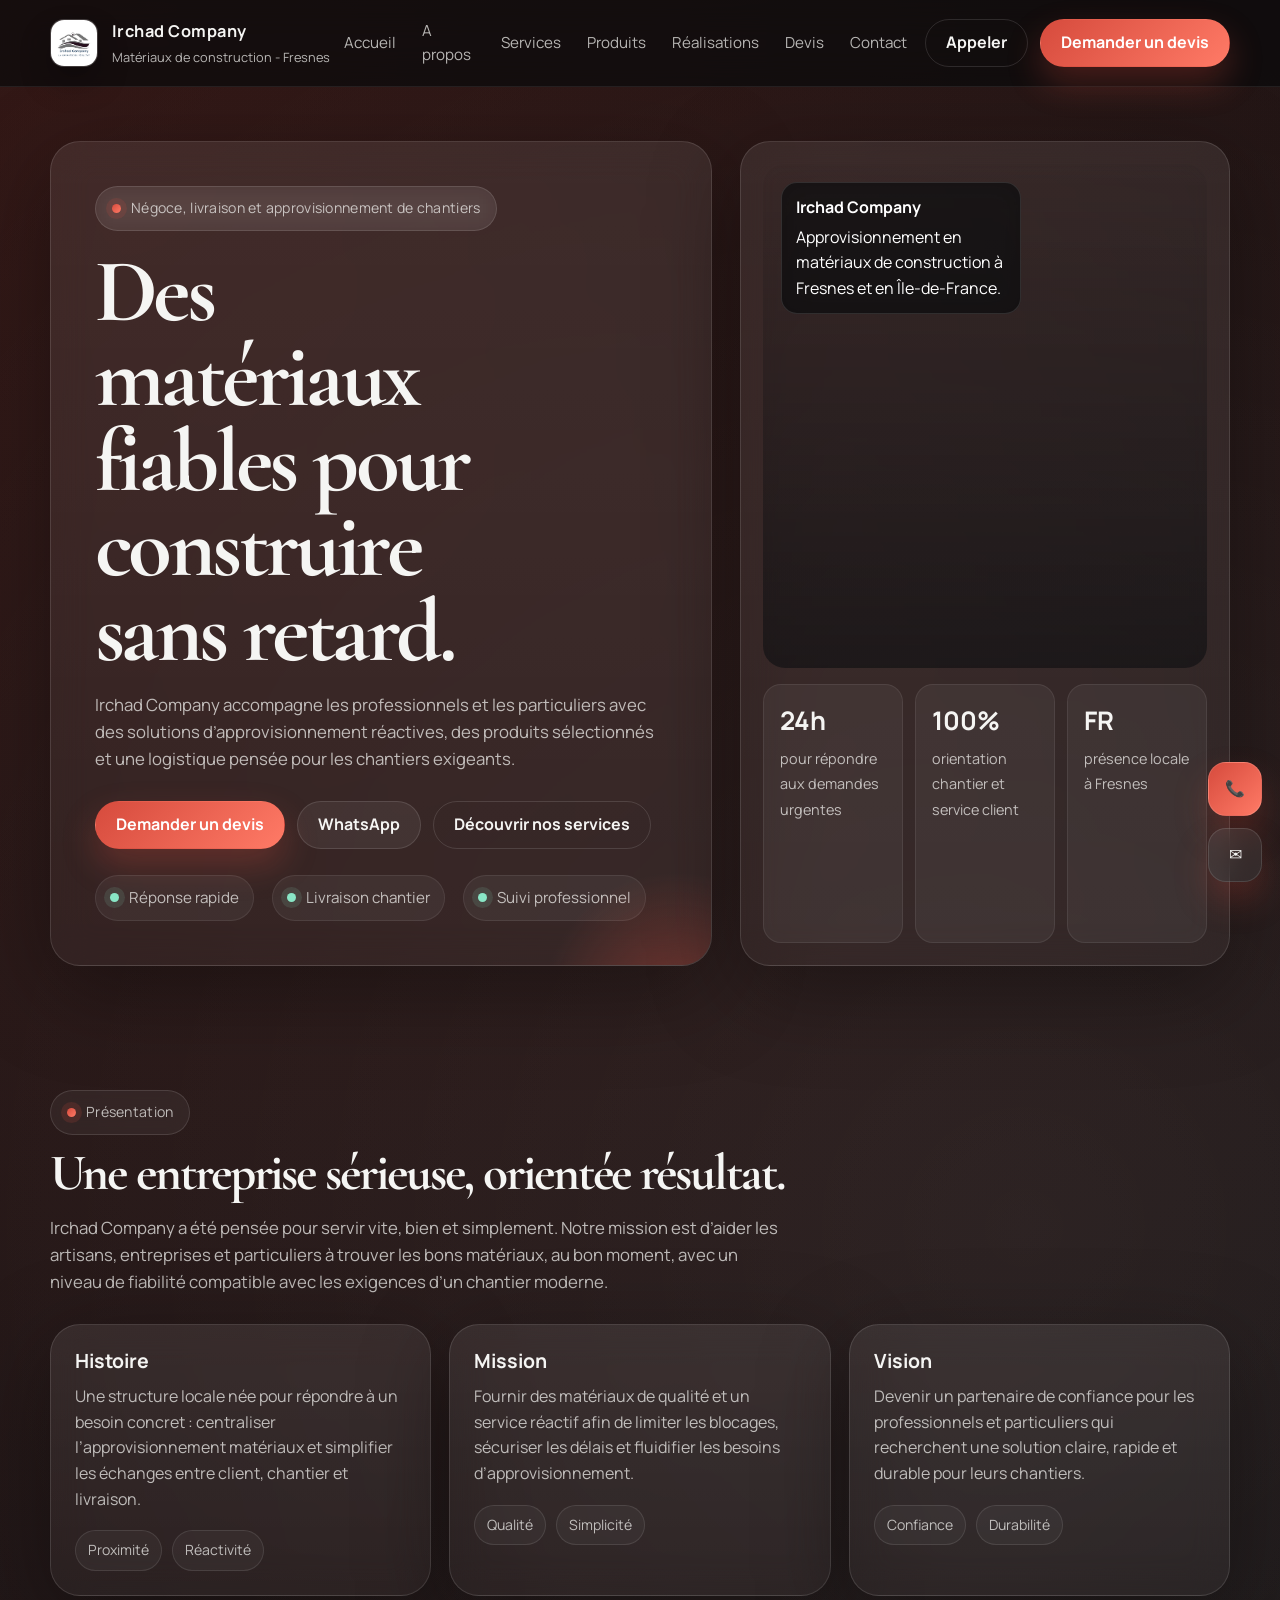
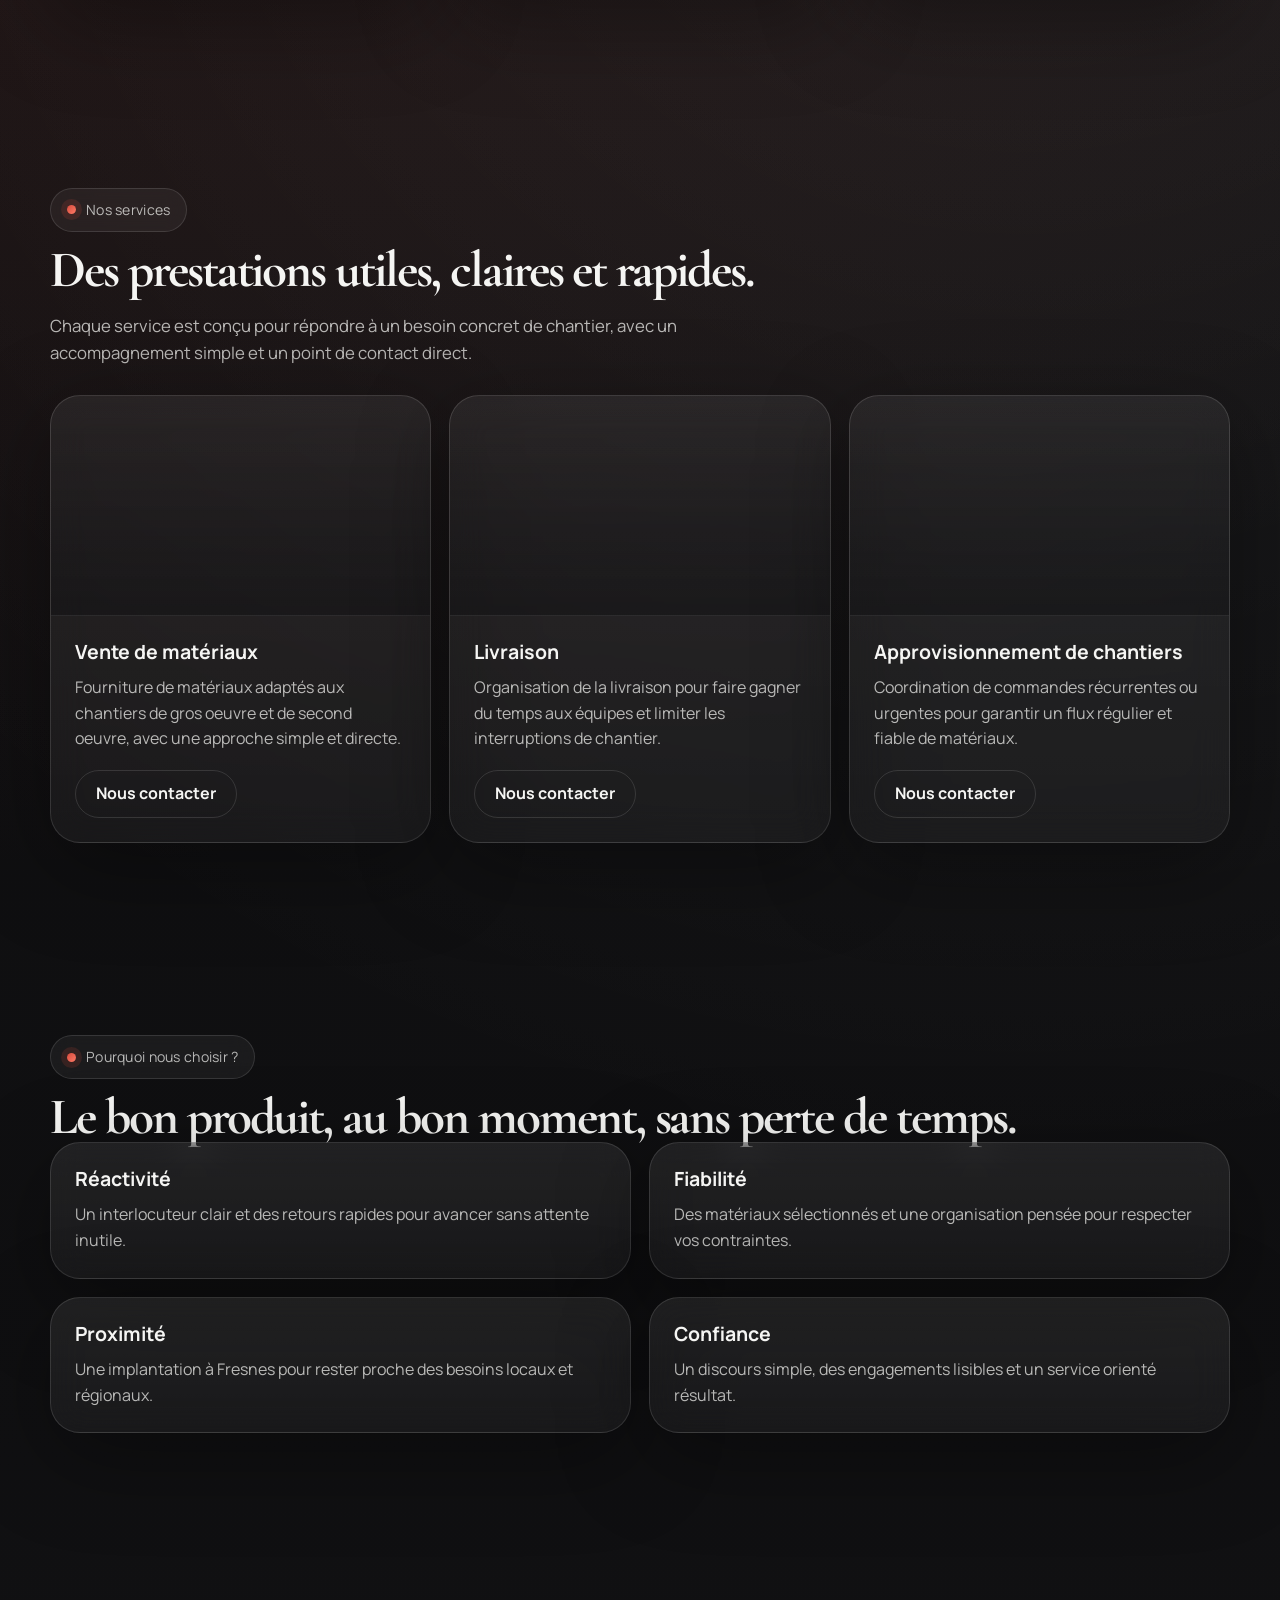
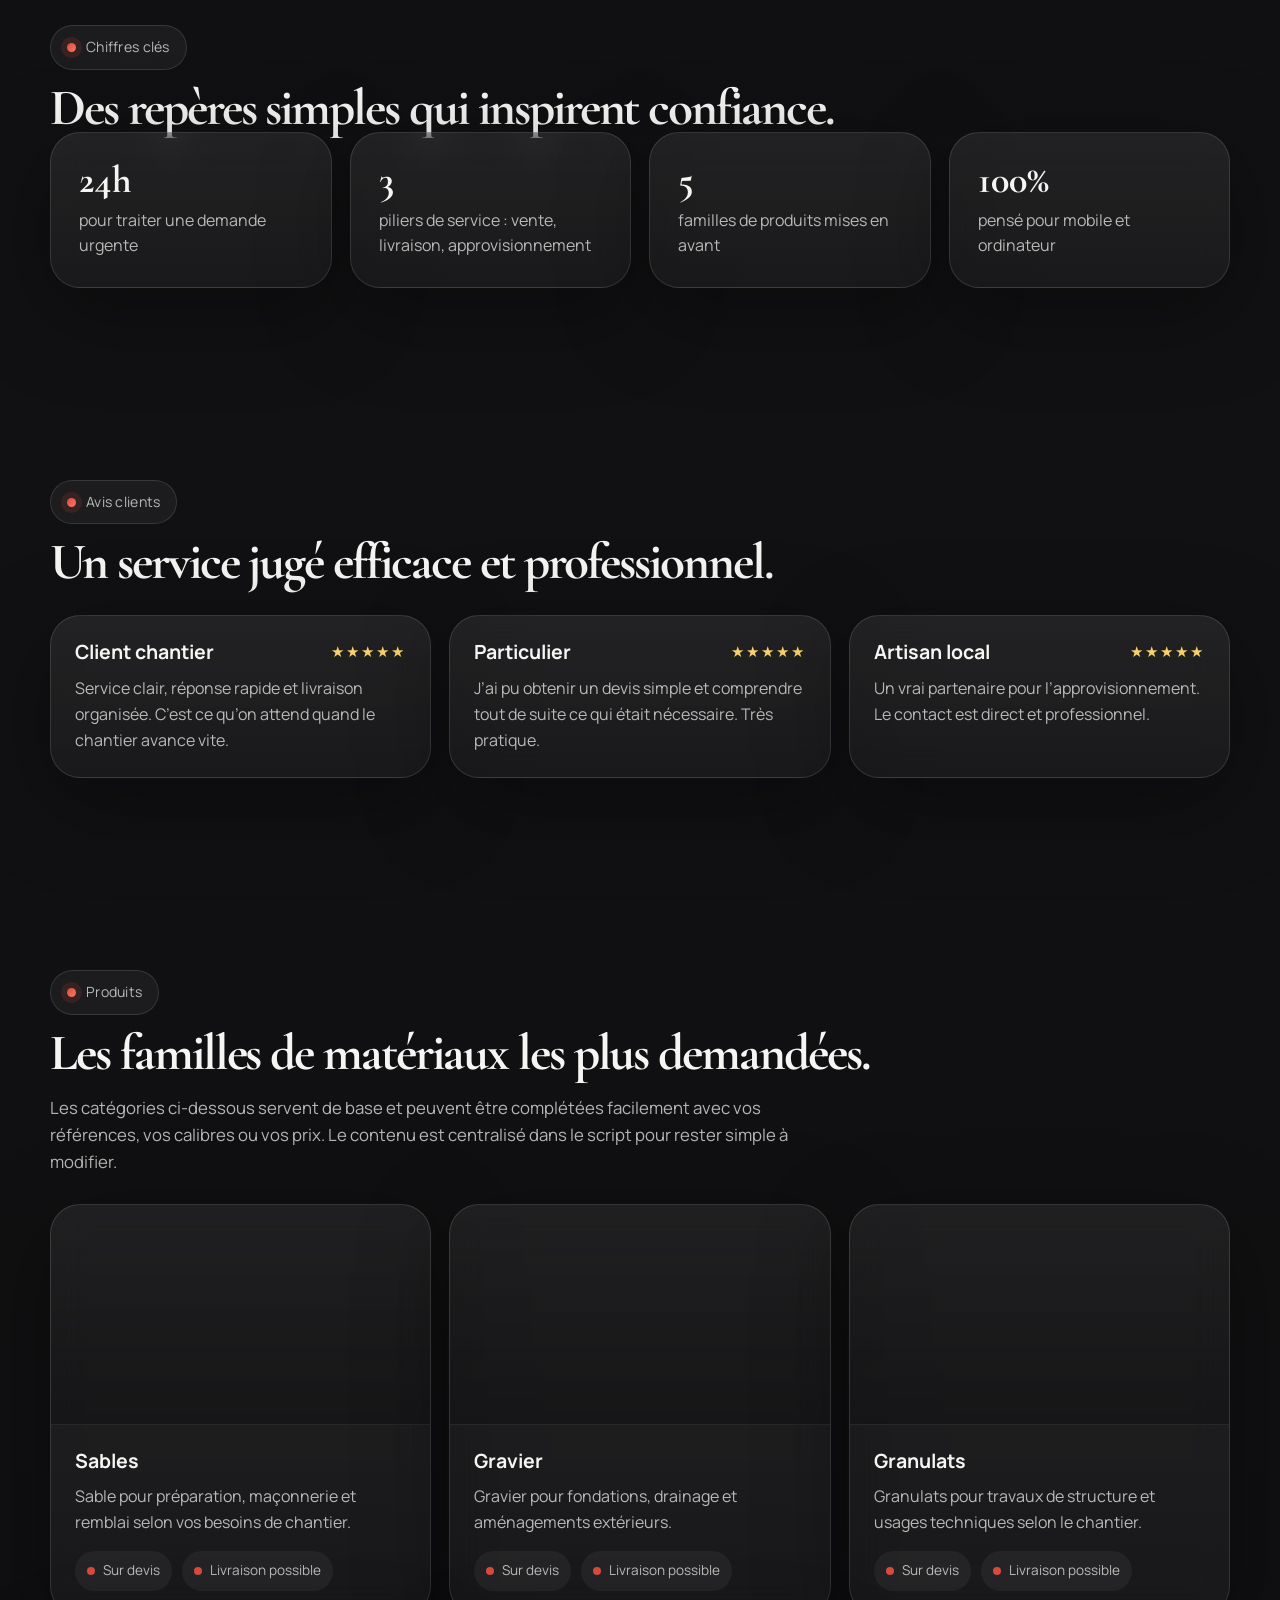
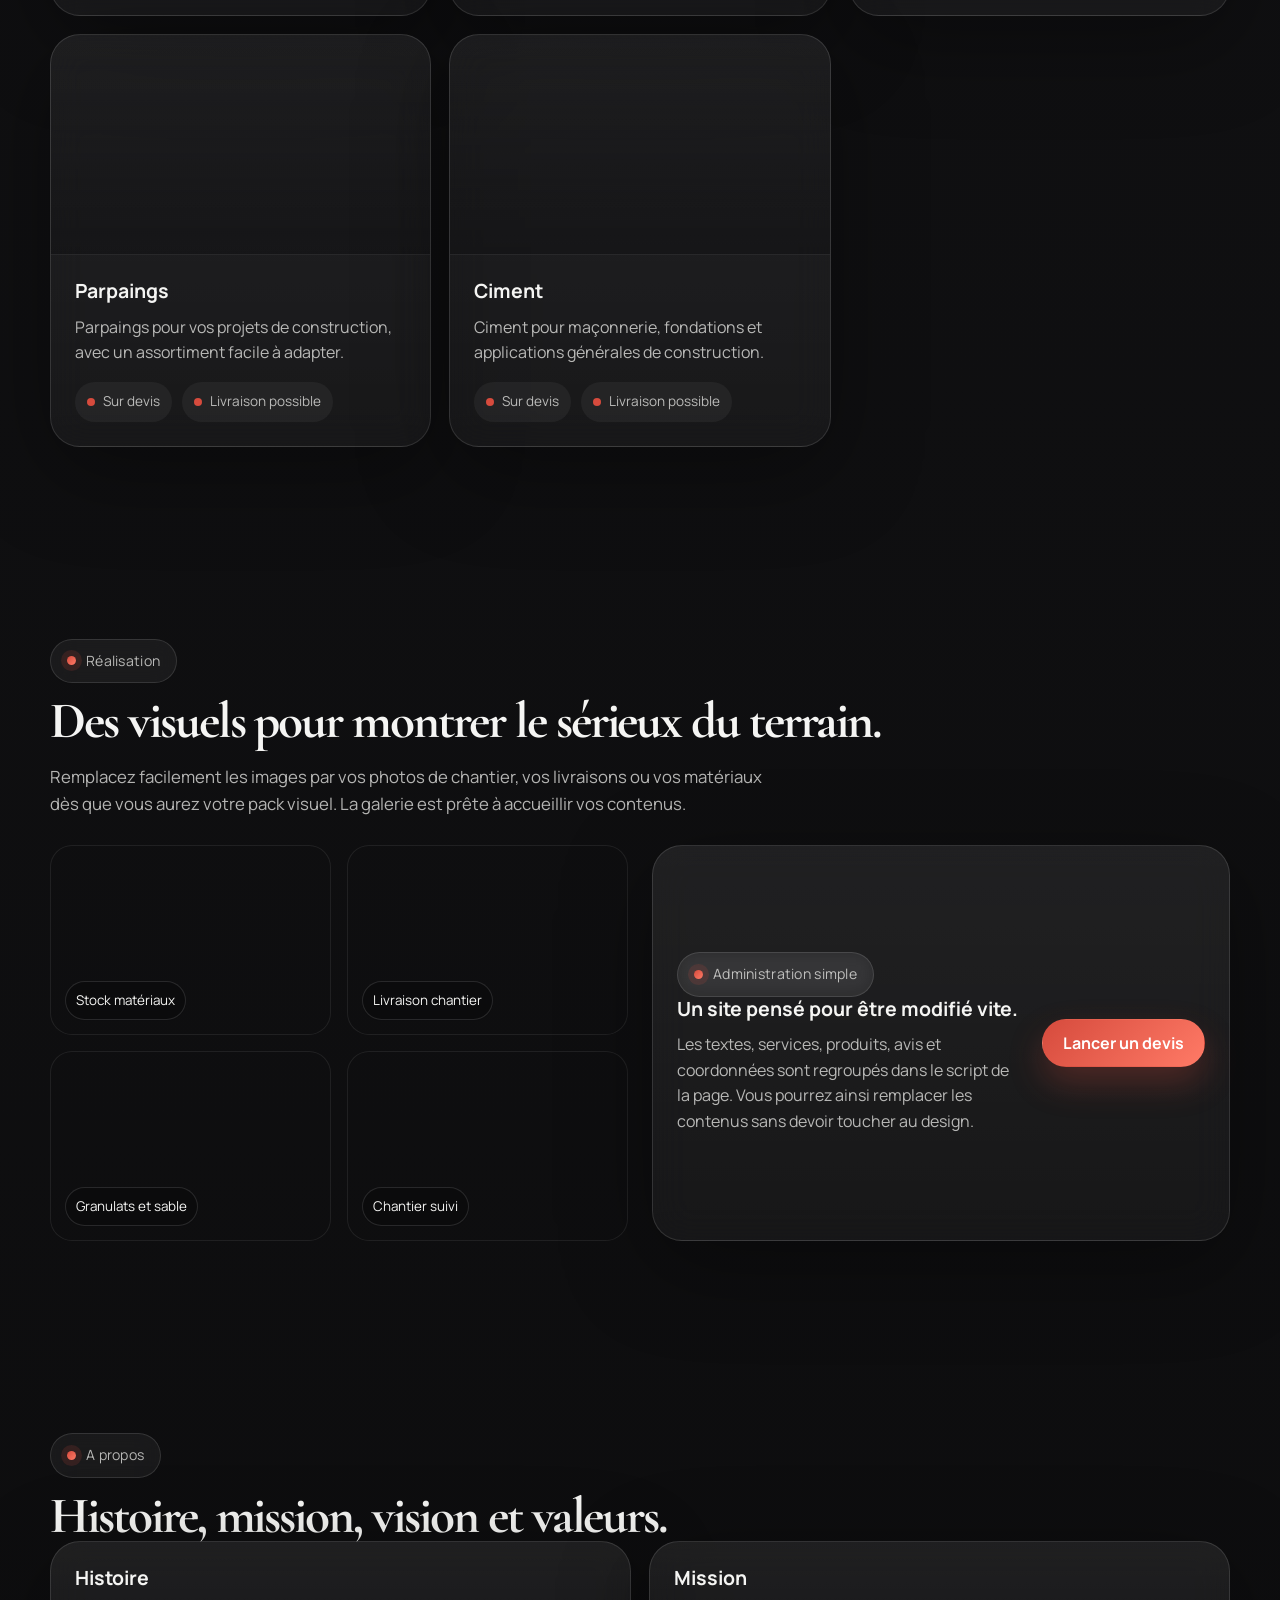
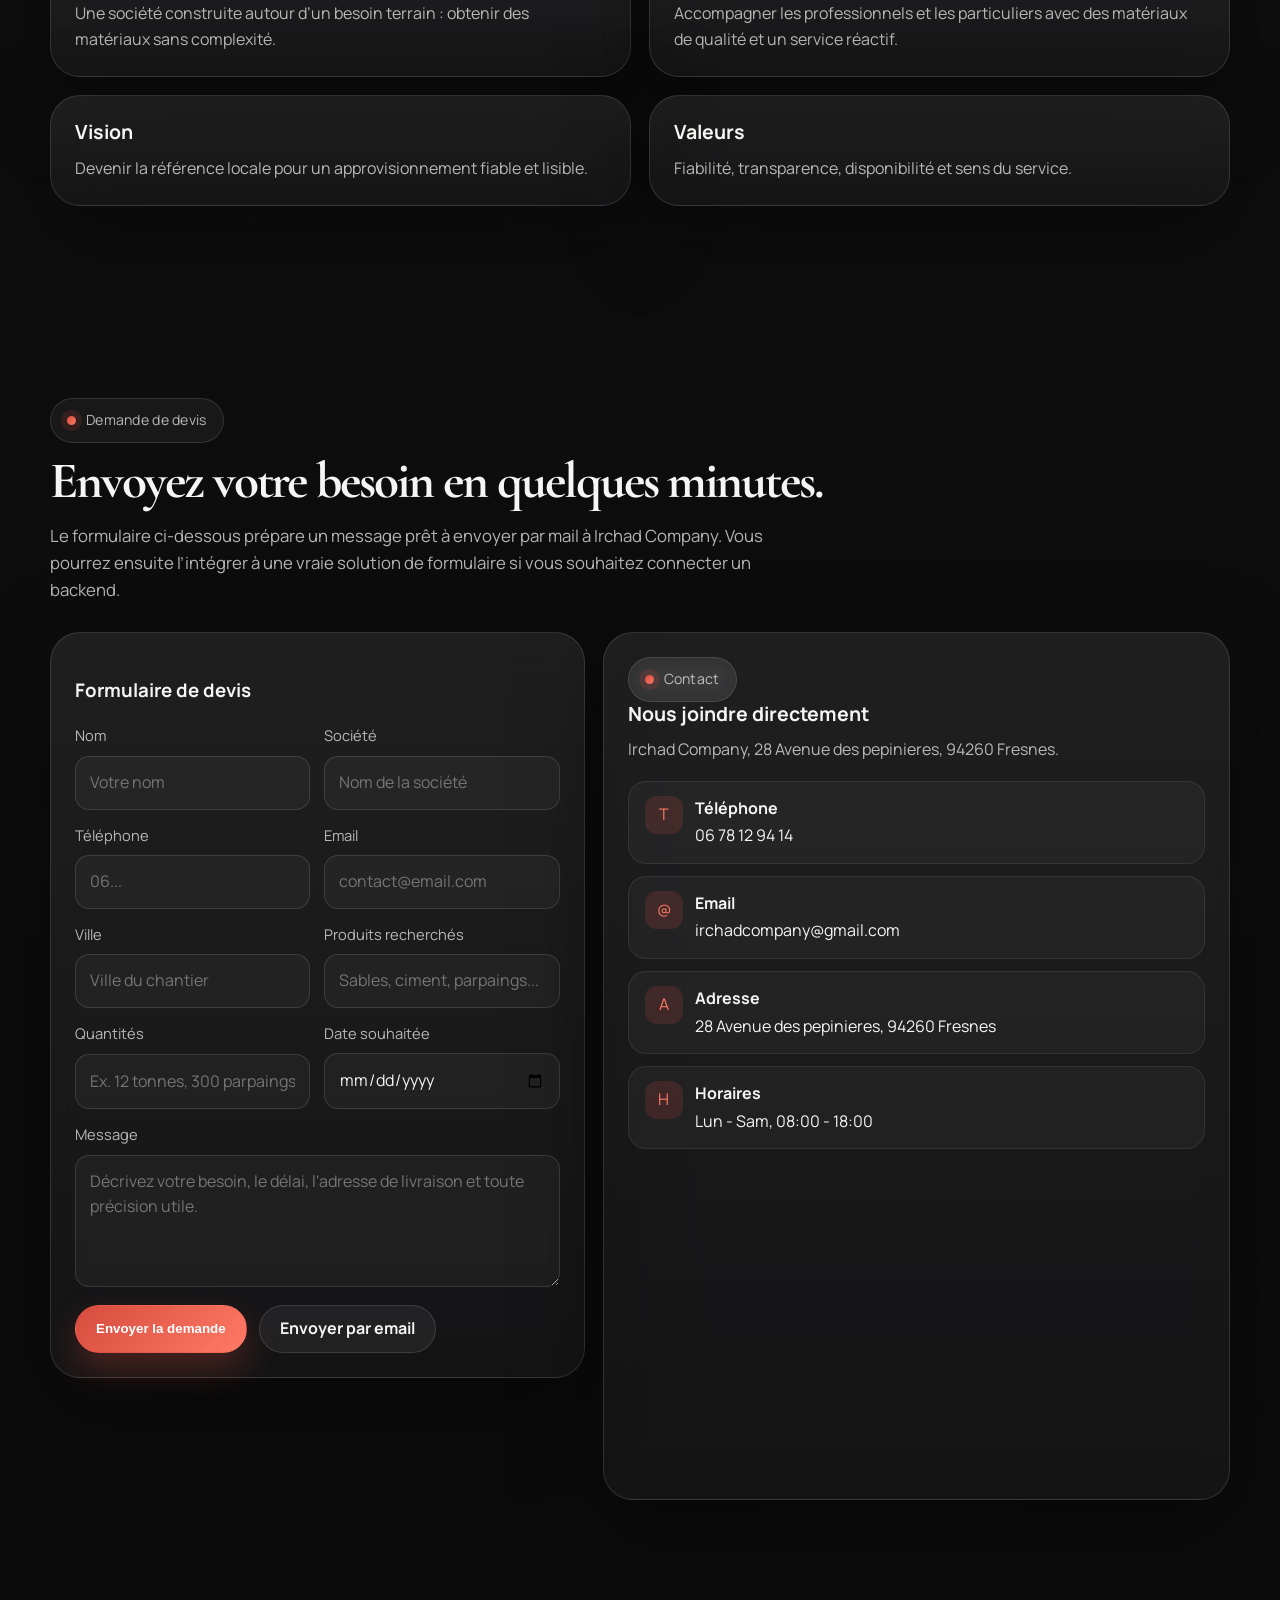
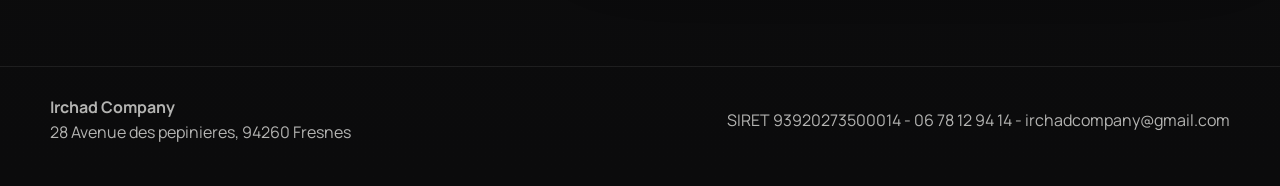
==== commit 1db4b5fd: "ajustement mobile" ====
--- a/index.html
+++ b/index.html
@@ -12,9 +12,12 @@
 	<meta property="og:type" content="website">
 	<meta property="og:locale" content="fr_FR">
 	<title>Irchad Company | Matériaux de construction et approvisionnement</title>
+	<link rel="icon" type="image/x-icon" href="favicon.ico">
+	<link rel="apple-touch-icon" href="apple-touch-icon.png">
 	<link rel="preconnect" href="https://fonts.googleapis.com">
 	<link rel="preconnect" href="https://fonts.gstatic.com" crossorigin>
 	<link href="https://fonts.googleapis.com/css2?family=Manrope:wght@400;500;600;700;800&family=Cormorant+Garamond:wght@500;600;700&display=swap" rel="stylesheet">
+	<script src="main.js" defer></script>
 	<style>
 		:root {
 			--bg: #0b0b0c;
@@ -40,6 +43,7 @@
 		html { scroll-behavior: smooth; }
 		body {
 			margin: 0;
+			overflow-x: hidden;
 			font-family: 'Manrope', sans-serif;
 			background:
 				radial-gradient(circle at top left, rgba(214, 75, 61, 0.2), transparent 30%),
@@ -112,12 +116,10 @@
 			width: 48px;
 			height: 48px;
 			border-radius: 14px;
-			display: grid;
-			place-items: center;
-			background: linear-gradient(145deg, rgba(214, 75, 61, 0.95), rgba(83, 18, 13, 0.95));
-			box-shadow: 0 16px 30px rgba(214, 75, 61, 0.25);
-			font-weight: 800;
-			letter-spacing: 0.08em;
+			object-fit: cover;
+			background: rgba(255, 255, 255, 0.08);
+			border: 1px solid rgba(255, 255, 255, 0.12);
+			box-shadow: 0 16px 30px rgba(0, 0, 0, 0.25);
 		}
 		.brand-text strong, .brand-text span { display: block; white-space: nowrap; }
 		.brand-text strong { font-size: 1.02rem; letter-spacing: 0.03em; }
@@ -146,6 +148,31 @@
 		}
 		.nav a:hover::after, .nav a:focus-visible::after { transform: scaleX(1); }
 		.header-actions { display: flex; align-items: center; gap: 12px; }
+		.nav-toggle {
+			display: none;
+			align-items: center;
+			justify-content: center;
+			flex-direction: column;
+			gap: 5px;
+			width: 46px;
+			height: 46px;
+			border-radius: 12px;
+			border: 1px solid var(--line);
+			background: rgba(255, 255, 255, 0.06);
+			cursor: pointer;
+			padding: 0;
+		}
+		.nav-toggle span {
+			display: block;
+			width: 20px;
+			height: 2px;
+			border-radius: 99px;
+			background: var(--text);
+			transition: transform 0.2s ease, opacity 0.2s ease;
+		}
+		.site-header.is-open .nav-toggle span:nth-child(1) { transform: translateY(7px) rotate(45deg); }
+		.site-header.is-open .nav-toggle span:nth-child(2) { opacity: 0; }
+		.site-header.is-open .nav-toggle span:nth-child(3) { transform: translateY(-7px) rotate(-45deg); }
 
 		.button, .button-secondary, .button-ghost {
 			display: inline-flex;
@@ -417,8 +444,14 @@
 			.metrics-grid, .services-grid, .products-grid, .testimonials-grid, .panel-grid, .values-grid, .features-grid { grid-template-columns: repeat(2, 1fr); }
 		}
 		@media (max-width: 820px) {
-			.nav { display: none; }
-			.header-actions { margin-left: auto; }
+			.header-inner { flex-wrap: wrap; align-items: center; }
+			.brand { order: 1; }
+			.nav-toggle { display: inline-flex; order: 2; margin-left: auto; }
+			.header-actions { order: 3; width: 100%; margin-left: 0; display: grid; grid-template-columns: repeat(2, minmax(0, 1fr)); gap: 10px; }
+			.nav { display: none; order: 4; width: 100%; flex-direction: column; align-items: stretch; gap: 8px; padding-top: 10px; }
+			.site-header.is-open .nav { display: flex; }
+			.nav a { padding: 11px 14px; border-radius: 10px; border: 1px solid rgba(255, 255, 255, 0.08); background: rgba(255, 255, 255, 0.04); }
+			.nav a::after { display: none; }
 			.hero-copy, .hero-card, .panel, .quote-card, .form-card, .contact-card, .metric, .service-body, .product-body, .realisation-body, .value-body, .feature-body, .testimonial-body { padding: 20px; }
 			.section { padding: 72px 0; }
 			.hero { padding-top: 30px; }
@@ -428,7 +461,9 @@
 		}
 		@media (max-width: 560px) {
 			.header-inner { align-items: flex-start; padding: 12px 0; }
-			.header-actions { width: 100%; justify-content: space-between; }
+			.brand-text span { white-space: normal; }
+			.nav-toggle { width: 44px; height: 44px; }
+			.header-actions { grid-template-columns: 1fr; }
 			.hero-copy { padding: 24px; }
 			.hero h1 { font-size: clamp(2.8rem, 14vw, 4.4rem); }
 			.button, .button-secondary, .button-ghost { width: 100%; }
@@ -460,14 +495,17 @@
 	<header class="site-header">
 		<div class="container header-inner">
 			<a class="brand" href="#accueil" aria-label="Irchad Company accueil">
-				<div class="brand-mark">IC</div>
+				<img class="brand-mark" src="image/irchad%20company%20logo.png" alt="Logo Irchad Company">
 				<div class="brand-text">
 					<strong>Irchad Company</strong>
 					<span>Matériaux de construction - Fresnes</span>
 				</div>
 			</a>
 
-			<nav class="nav" aria-label="Navigation principale">
+			<button class="nav-toggle" type="button" aria-expanded="false" aria-controls="primary-nav" aria-label="Ouvrir le menu">
+				<span></span><span></span><span></span>
+			</button>
+			<nav id="primary-nav" class="nav" aria-label="Navigation principale">
 				<a class="active" href="index.html">Accueil</a>
 				<a href="a-propos.html">A propos</a>
 				<a href="services.html">Services</a>
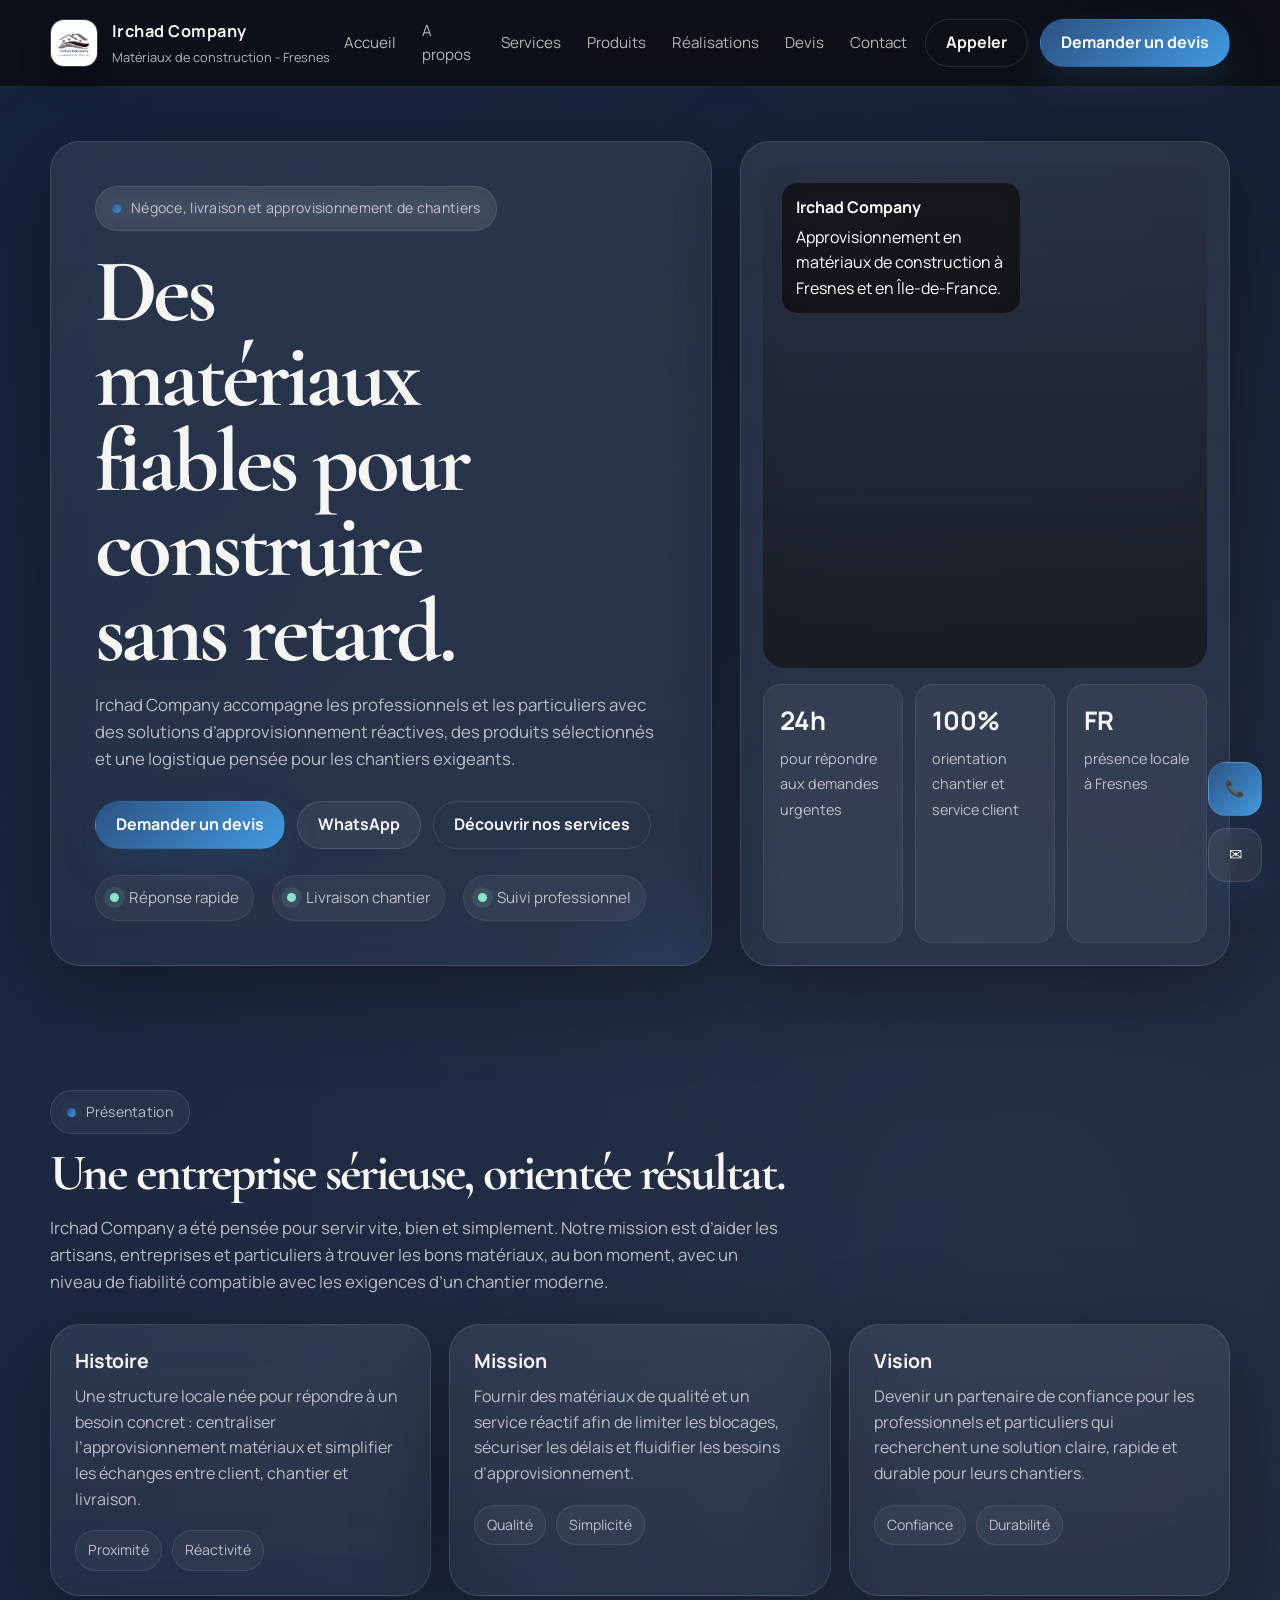
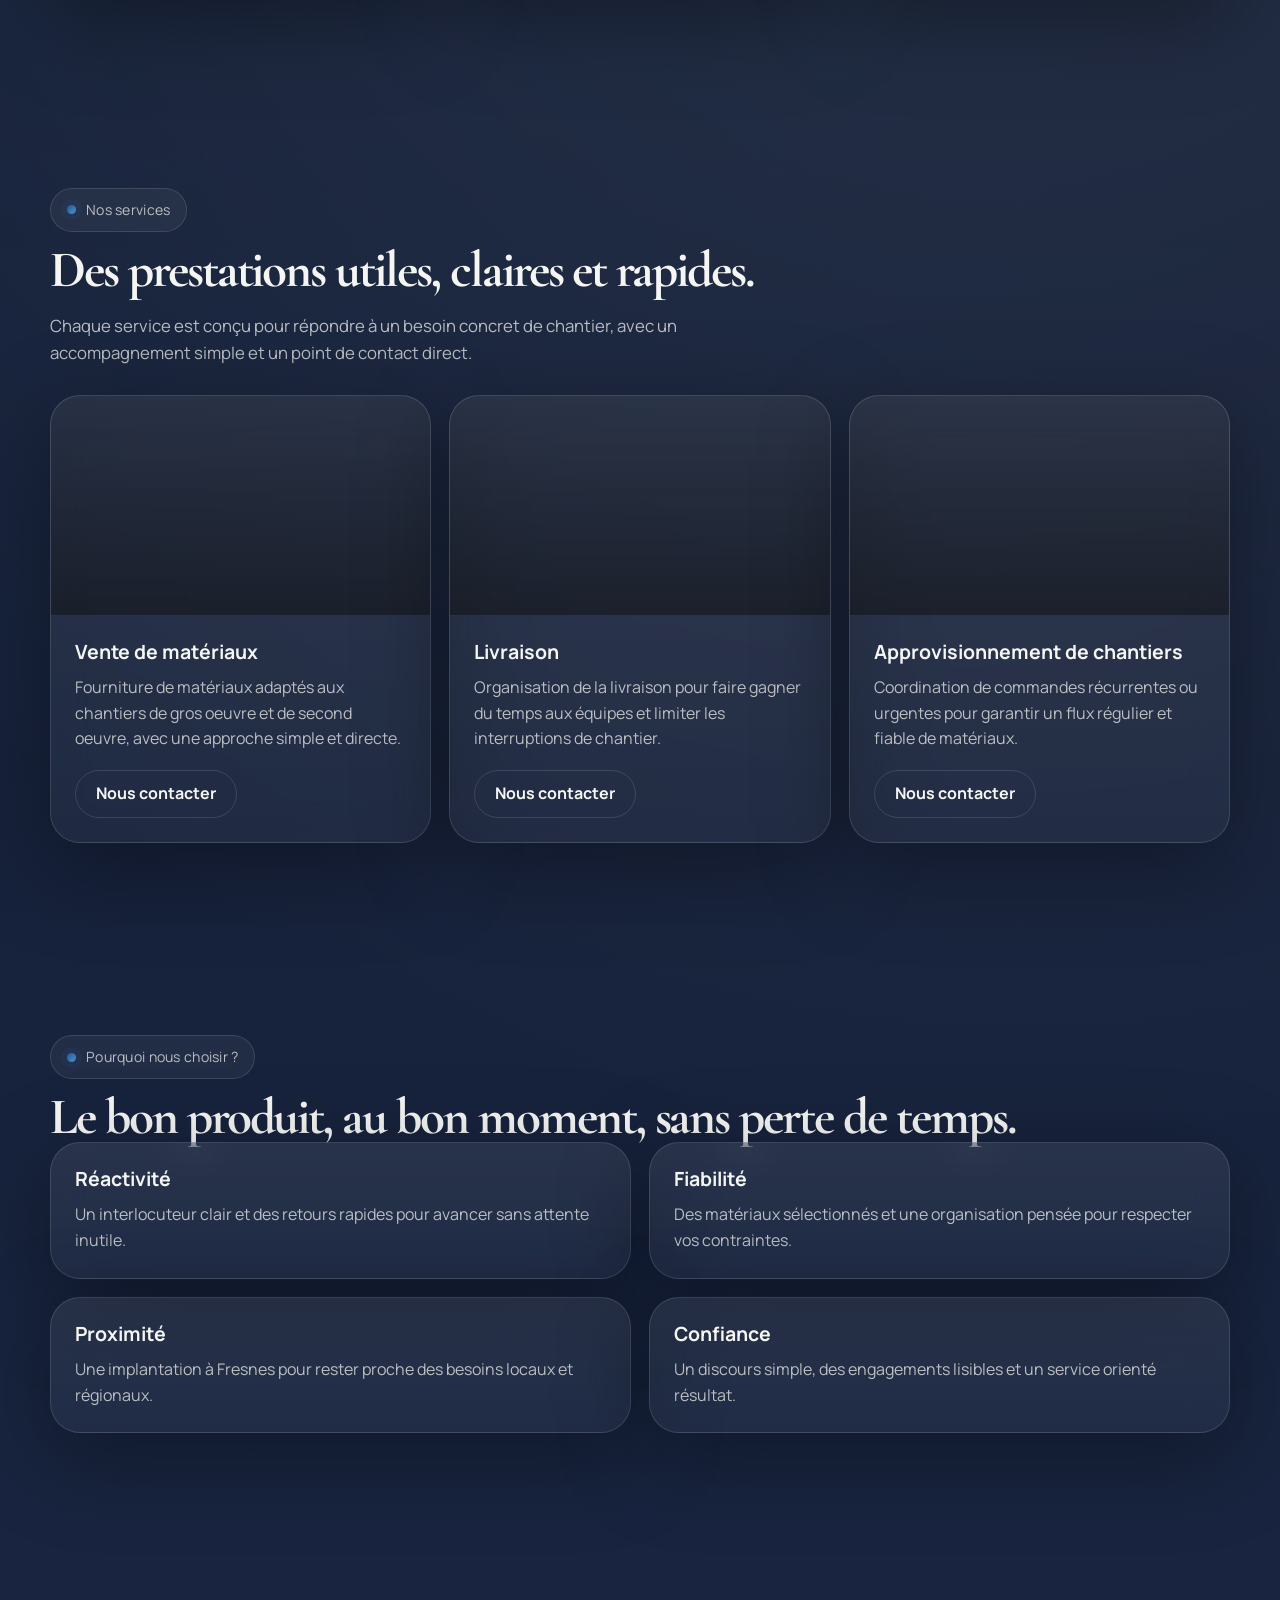
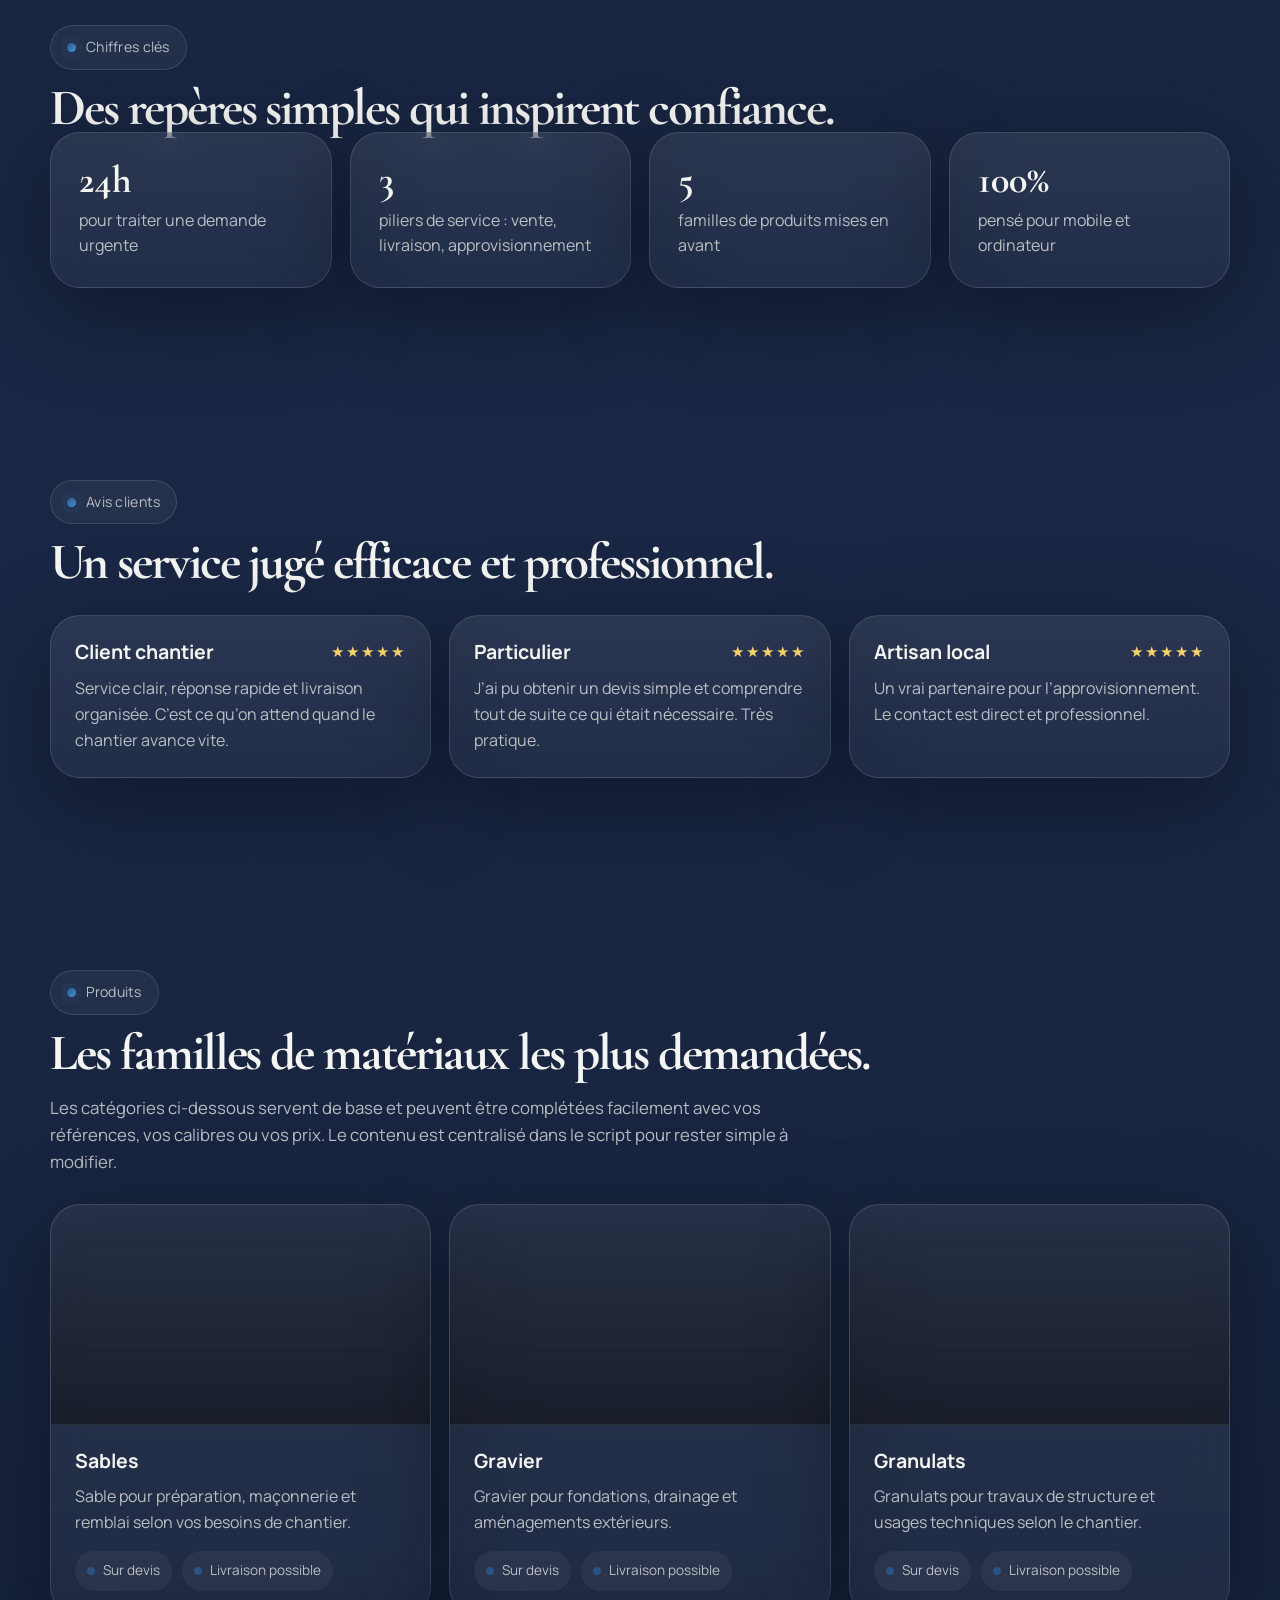
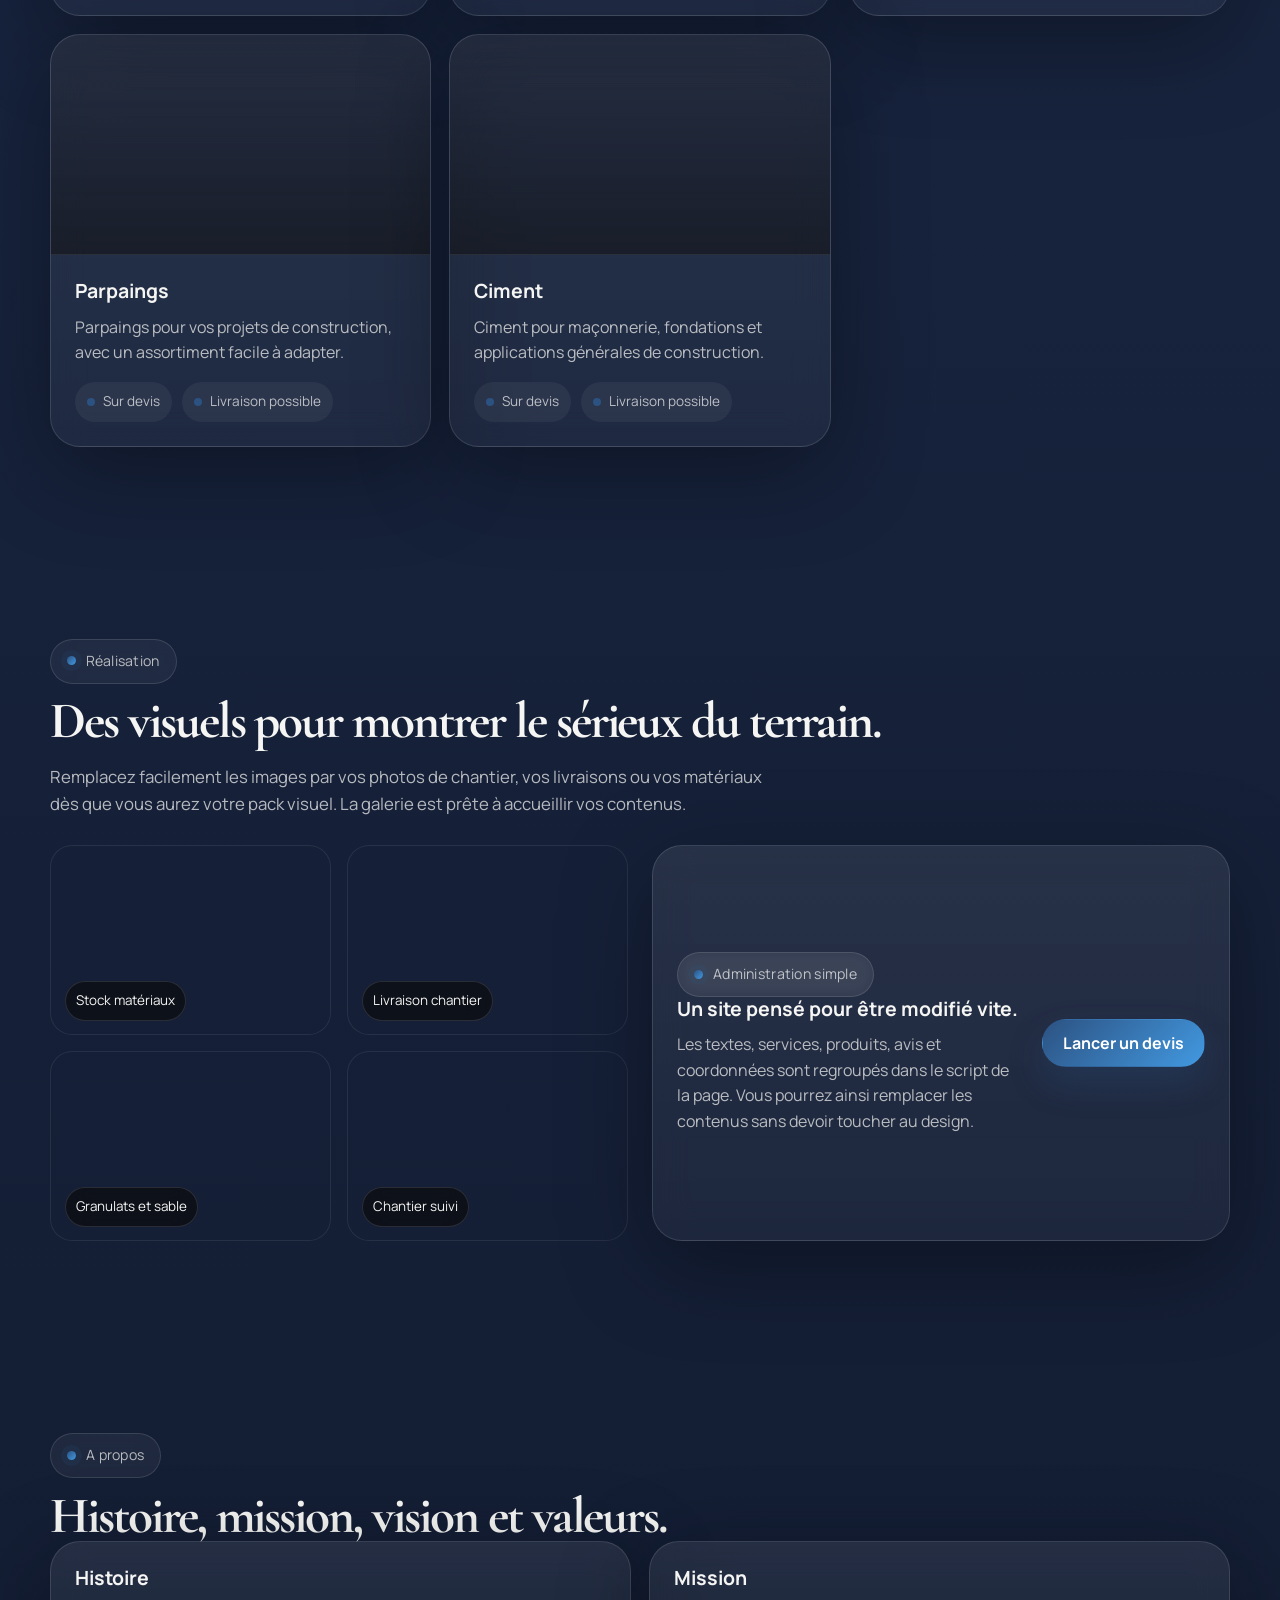
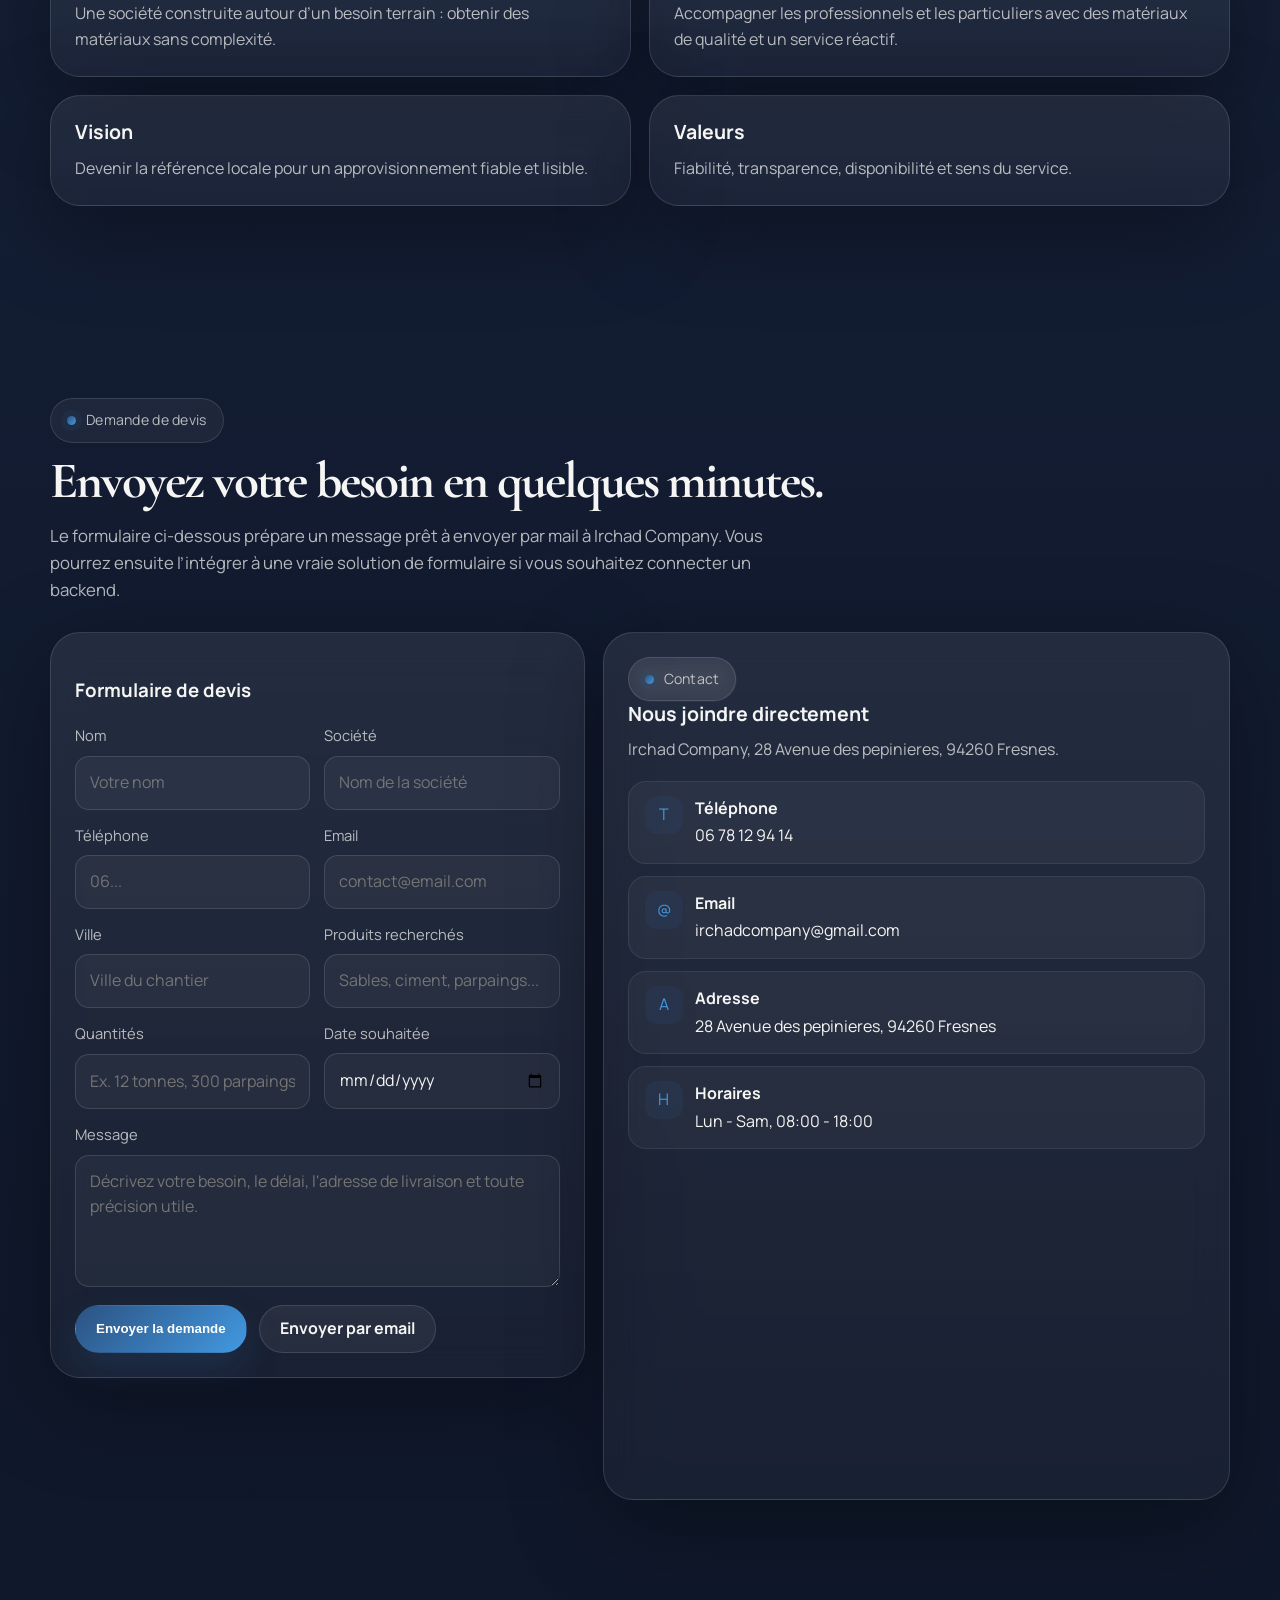
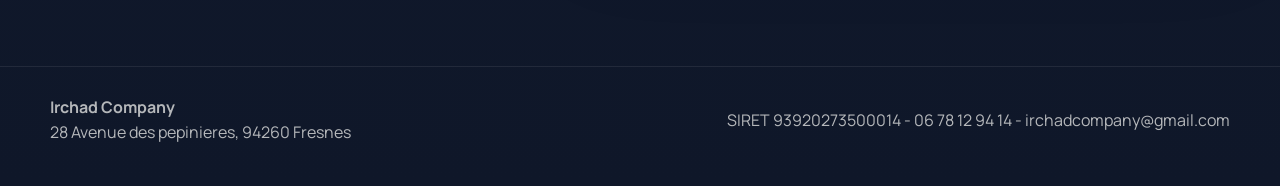
==== commit 1834f090: "couleur modif" ====
--- a/index.html
+++ b/index.html
@@ -20,16 +20,16 @@
 	<script src="main.js" defer></script>
 	<style>
 		:root {
-			--bg: #0b0b0c;
-			--bg-soft: #111113;
+			--bg: #0f1729;
+			--bg-soft: #1a2744;
 			--panel: rgba(255, 255, 255, 0.06);
 			--panel-strong: rgba(255, 255, 255, 0.09);
 			--text: #f5f5f3;
 			--muted: rgba(245, 245, 243, 0.72);
 			--soft: rgba(245, 245, 243, 0.12);
 			--line: rgba(255, 255, 255, 0.12);
-			--accent: #d64b3d;
-			--accent-2: #ff7a66;
+			--accent: #2C5282;
+			--accent-2: #4299E1;
 			--good: #89e6c6;
 			--shadow: 0 24px 90px rgba(0, 0, 0, 0.35);
 			--radius-xl: 30px;
@@ -46,9 +46,9 @@
 			overflow-x: hidden;
 			font-family: 'Manrope', sans-serif;
 			background:
-				radial-gradient(circle at top left, rgba(214, 75, 61, 0.2), transparent 30%),
+				radial-gradient(circle at top left, rgba(44, 82, 130, 0.2), transparent 30%),
 				radial-gradient(circle at 80% 15%, rgba(255, 255, 255, 0.08), transparent 22%),
-				linear-gradient(180deg, #0b0b0c 0%, #111113 45%, #0b0b0c 100%);
+				linear-gradient(180deg, #0f1729 0%, #1a2744 45%, #0f1729 100%);
 			color: var(--text);
 			line-height: 1.6;
 			text-rendering: optimizeLegibility;
@@ -78,7 +78,7 @@
 			height: 9px;
 			border-radius: 999px;
 			background: linear-gradient(135deg, var(--accent), var(--accent-2));
-			box-shadow: 0 0 0 6px rgba(214, 75, 61, 0.15);
+			box-shadow: 0 0 0 6px rgba(44, 82, 130, 0.15);
 		}
 
 		.section { padding: 96px 0; position: relative; }
@@ -193,7 +193,7 @@
 		.button {
 			background: linear-gradient(135deg, var(--accent), var(--accent-2));
 			color: white;
-			box-shadow: 0 16px 34px rgba(214, 75, 61, 0.28);
+			box-shadow: 0 16px 34px rgba(44, 82, 130, 0.28);
 		}
 		.button-secondary { background: rgba(255, 255, 255, 0.06); border-color: var(--line); color: var(--text); }
 		.button-ghost { background: transparent; border-color: var(--line); color: var(--text); }
@@ -215,7 +215,7 @@
 			width: 280px;
 			height: 280px;
 			border-radius: 50%;
-			background: radial-gradient(circle, rgba(214, 75, 61, 0.38), transparent 68%);
+			background: radial-gradient(circle, rgba(44, 82, 130, 0.38), transparent 68%);
 			pointer-events: none;
 		}
 		.hero h1 { font-size: clamp(3.3rem, 7vw, 7rem); margin-top: 18px; max-width: 10ch; }
@@ -368,7 +368,7 @@
 			border-radius: 12px;
 			display: grid;
 			place-items: center;
-			background: rgba(214, 75, 61, 0.16);
+			background: rgba(44, 82, 130, 0.16);
 			color: var(--accent-2);
 			flex-shrink: 0;
 		}
@@ -397,8 +397,8 @@
 		}
 		textarea { min-height: 132px; resize: vertical; }
 		input:focus, textarea:focus, select:focus {
-			border-color: rgba(214, 75, 61, 0.7);
-			box-shadow: 0 0 0 4px rgba(214, 75, 61, 0.14);
+			border-color: rgba(44, 82, 130, 0.7);
+			box-shadow: 0 0 0 4px rgba(44, 82, 130, 0.14);
 		}
 		select option { color: #111; }
 		.footer {
@@ -423,7 +423,7 @@
 			display: grid;
 			place-items: center;
 			background: linear-gradient(135deg, var(--accent), var(--accent-2));
-			box-shadow: 0 18px 34px rgba(214, 75, 61, 0.25);
+			box-shadow: 0 18px 34px rgba(44, 82, 130, 0.25);
 			border: 1px solid rgba(255, 255, 255, 0.12);
 		}
 		.quick-actions a:last-child { background: rgba(255, 255, 255, 0.08); backdrop-filter: blur(12px); }
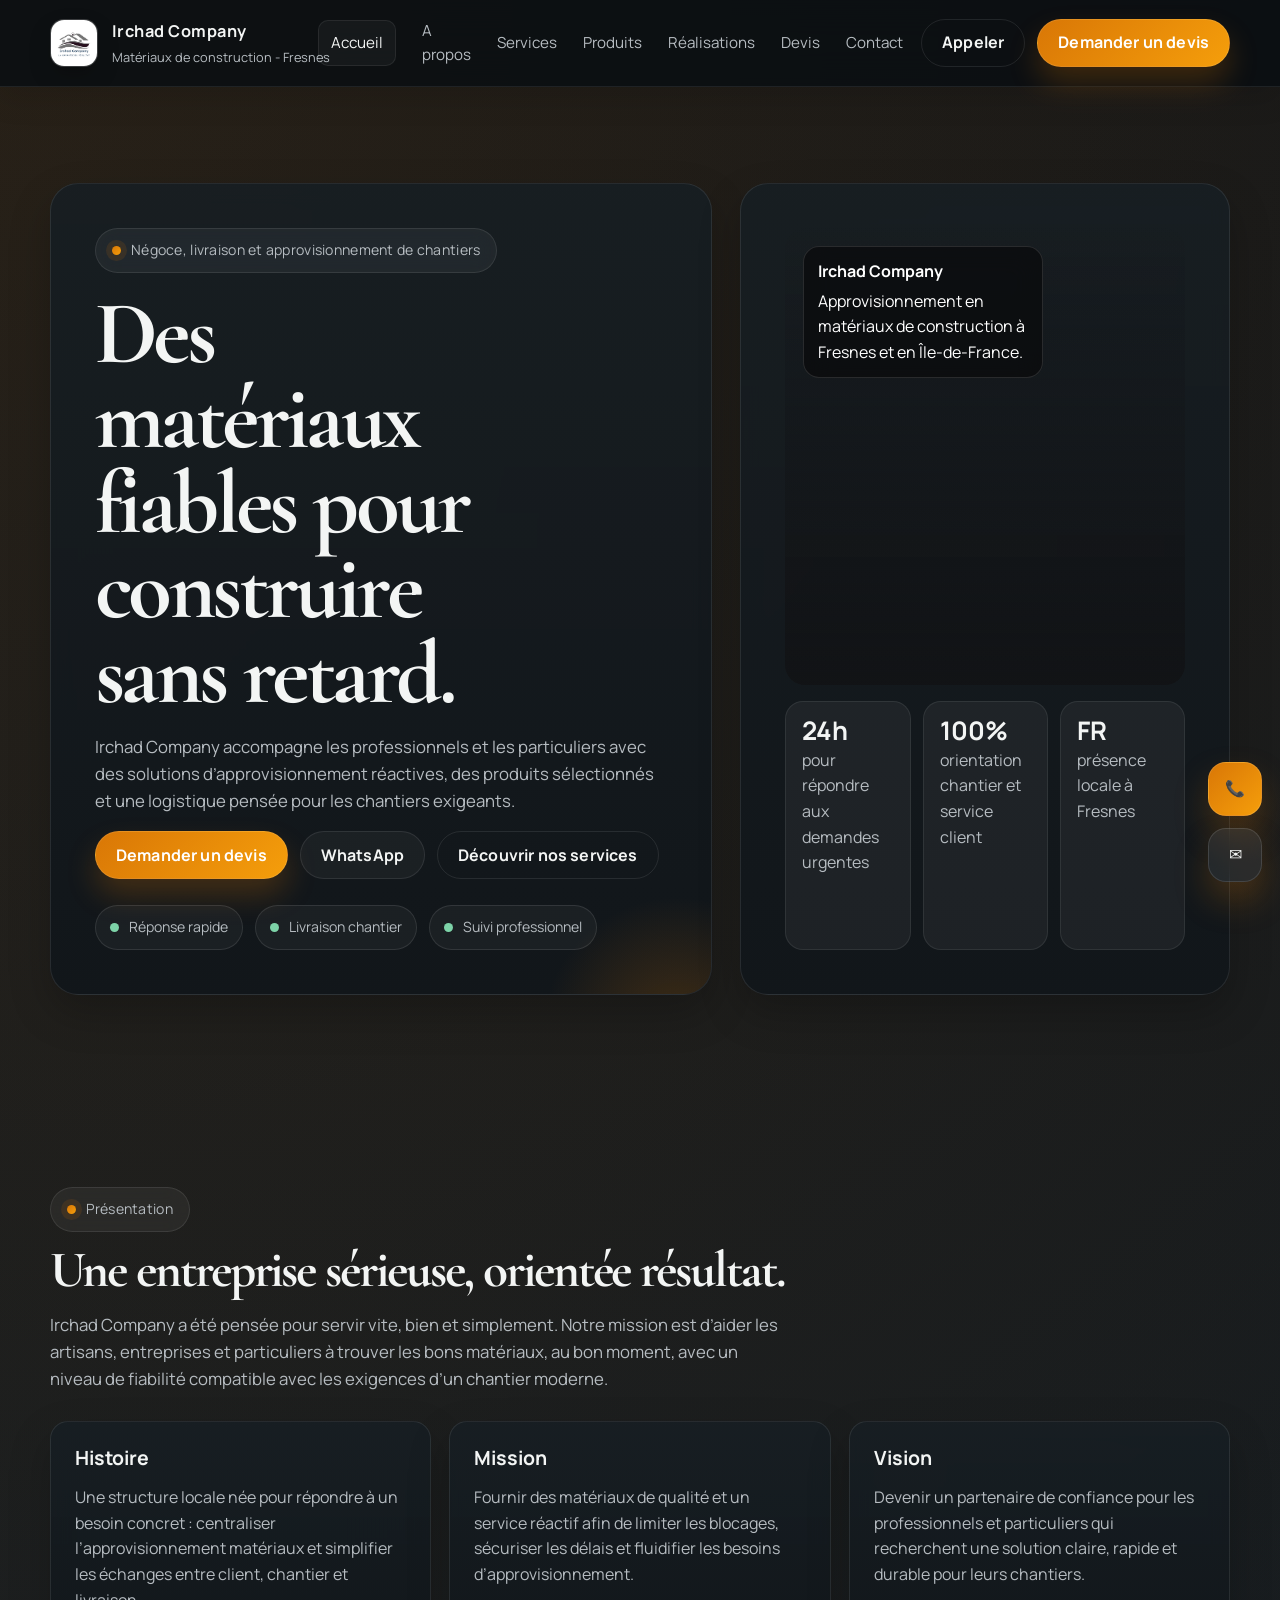
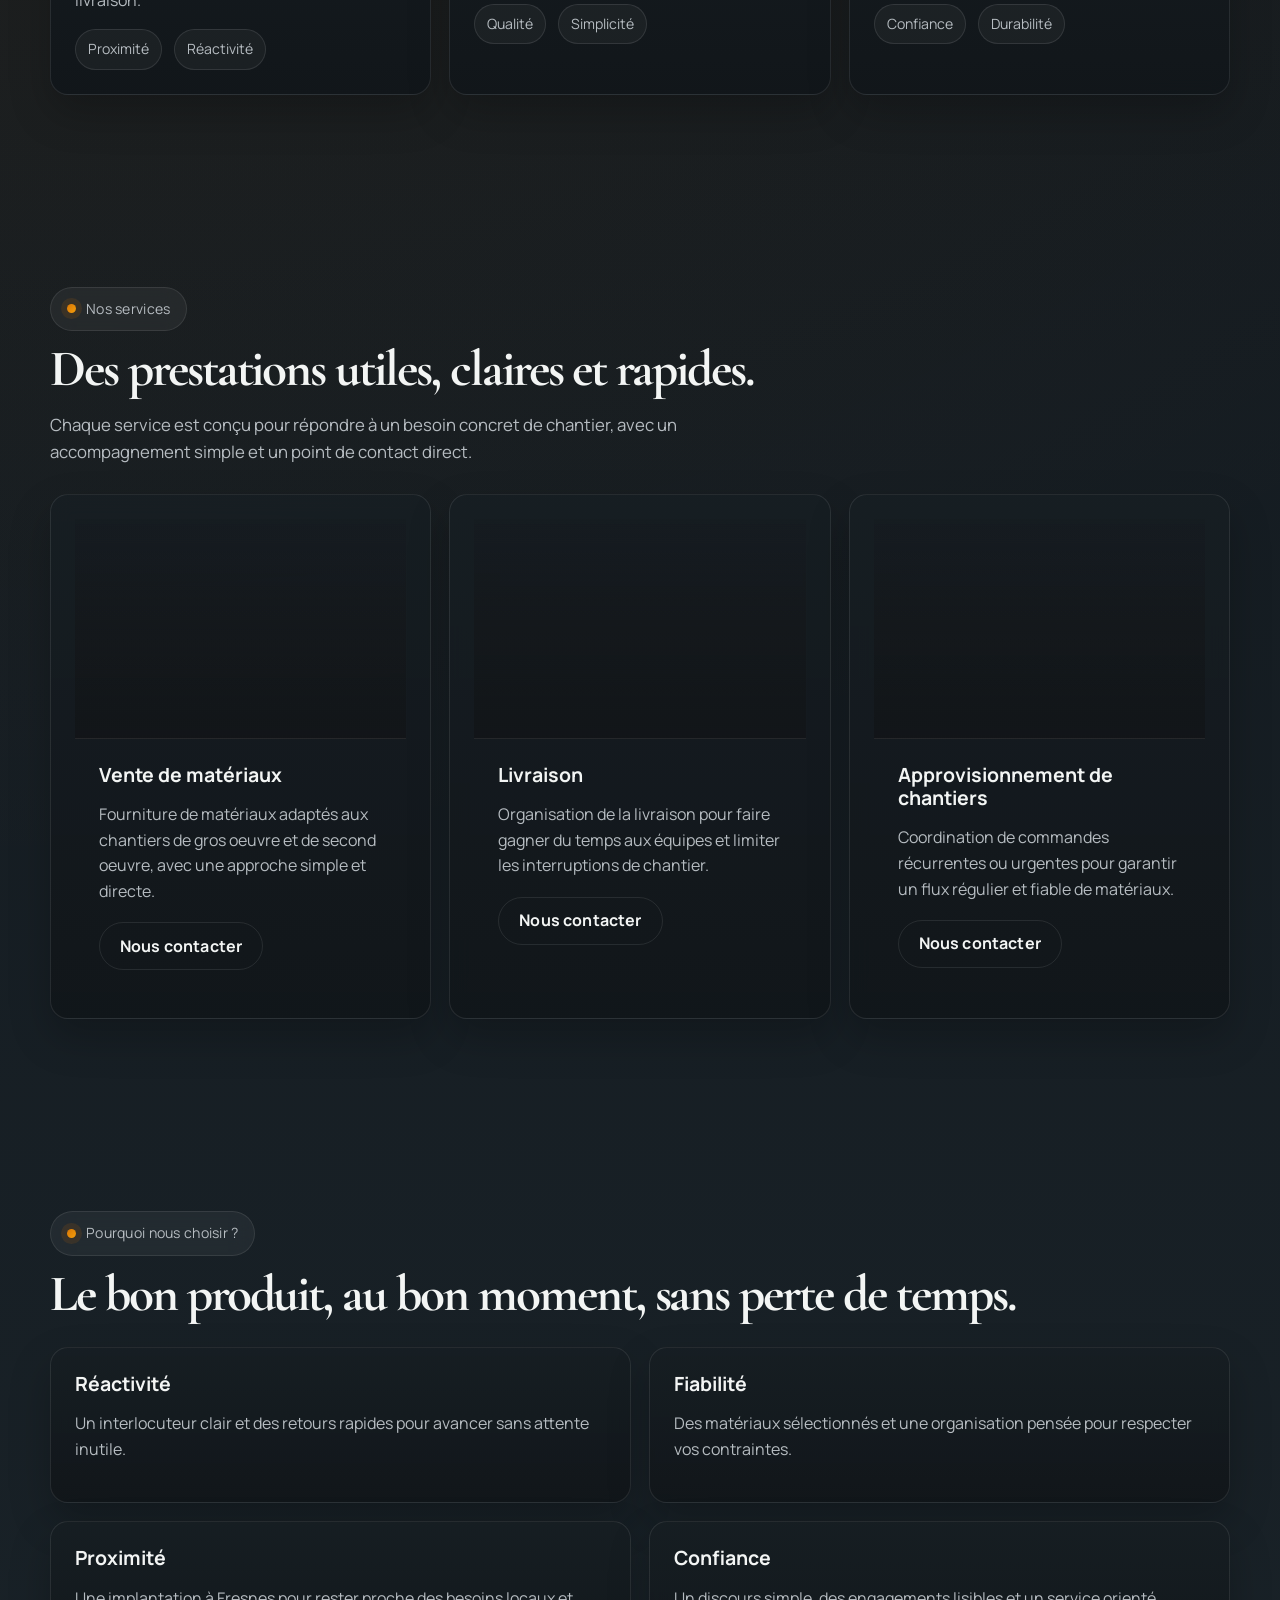
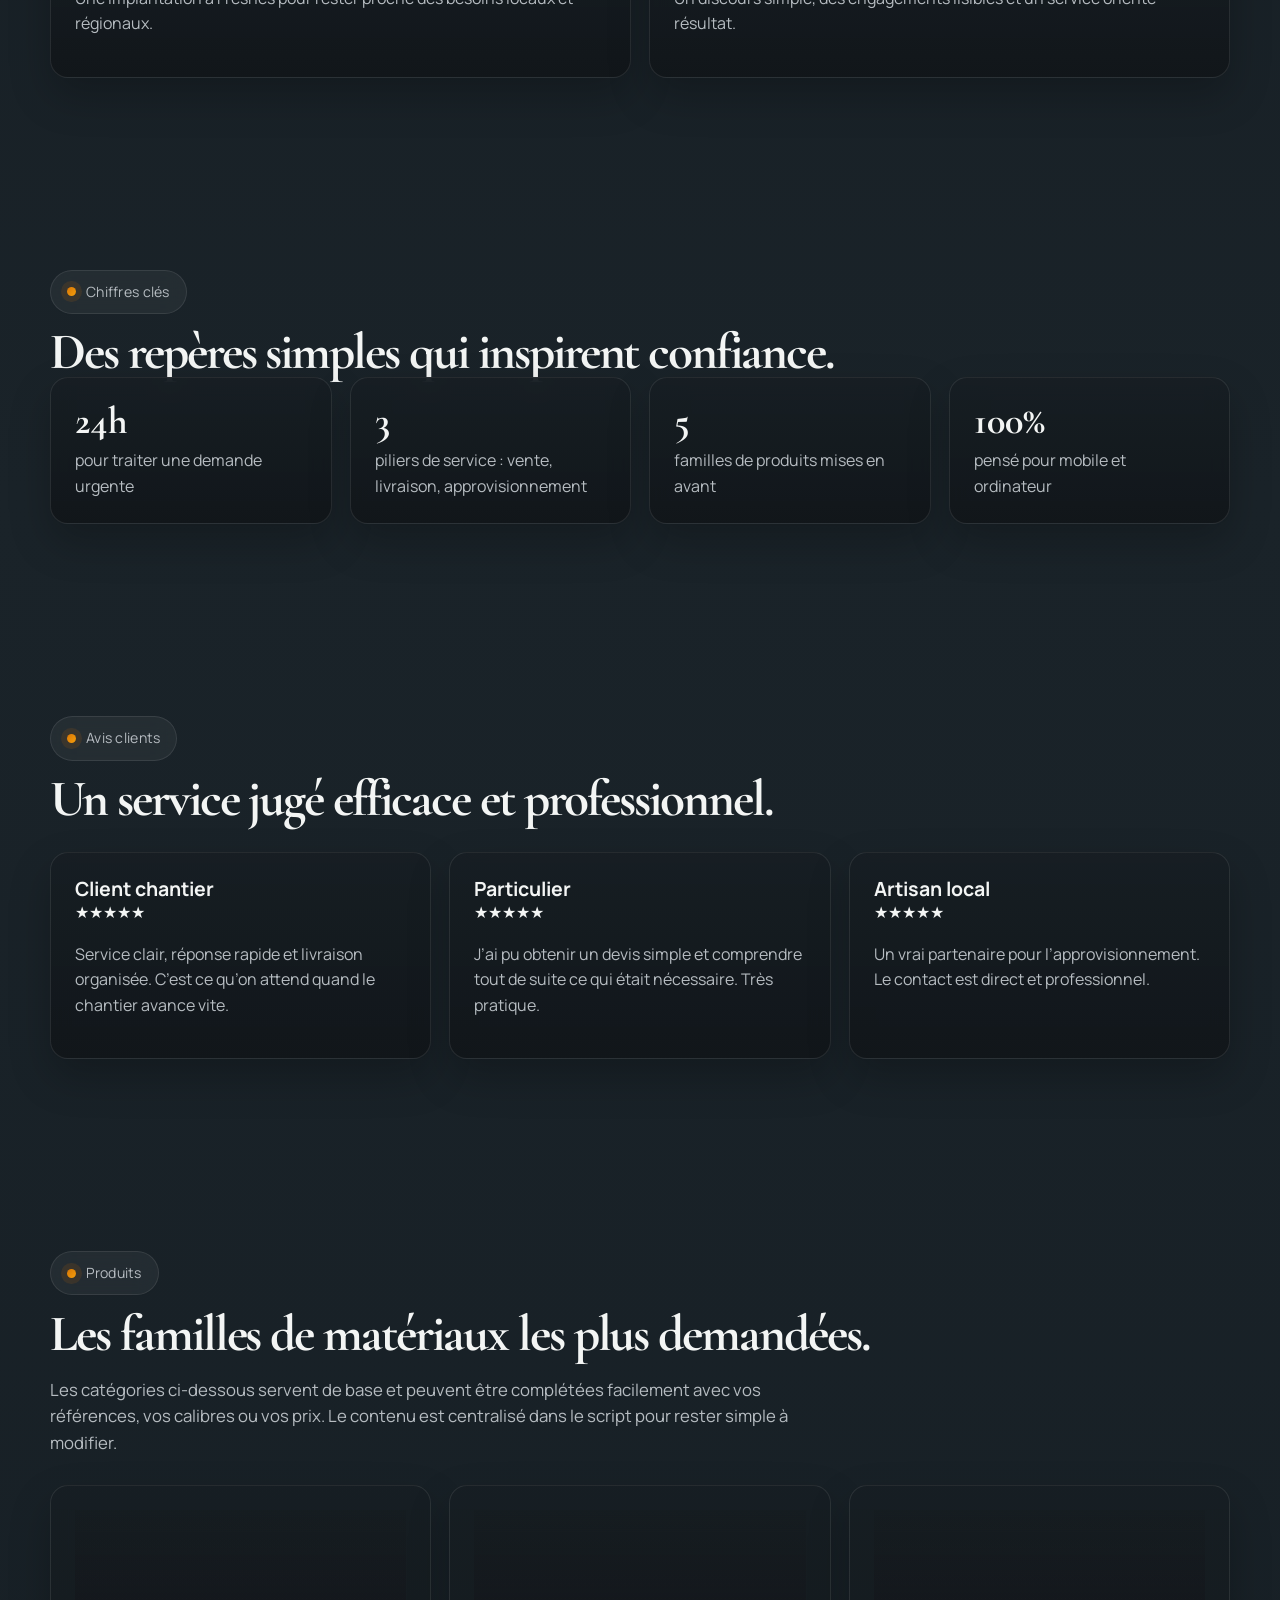
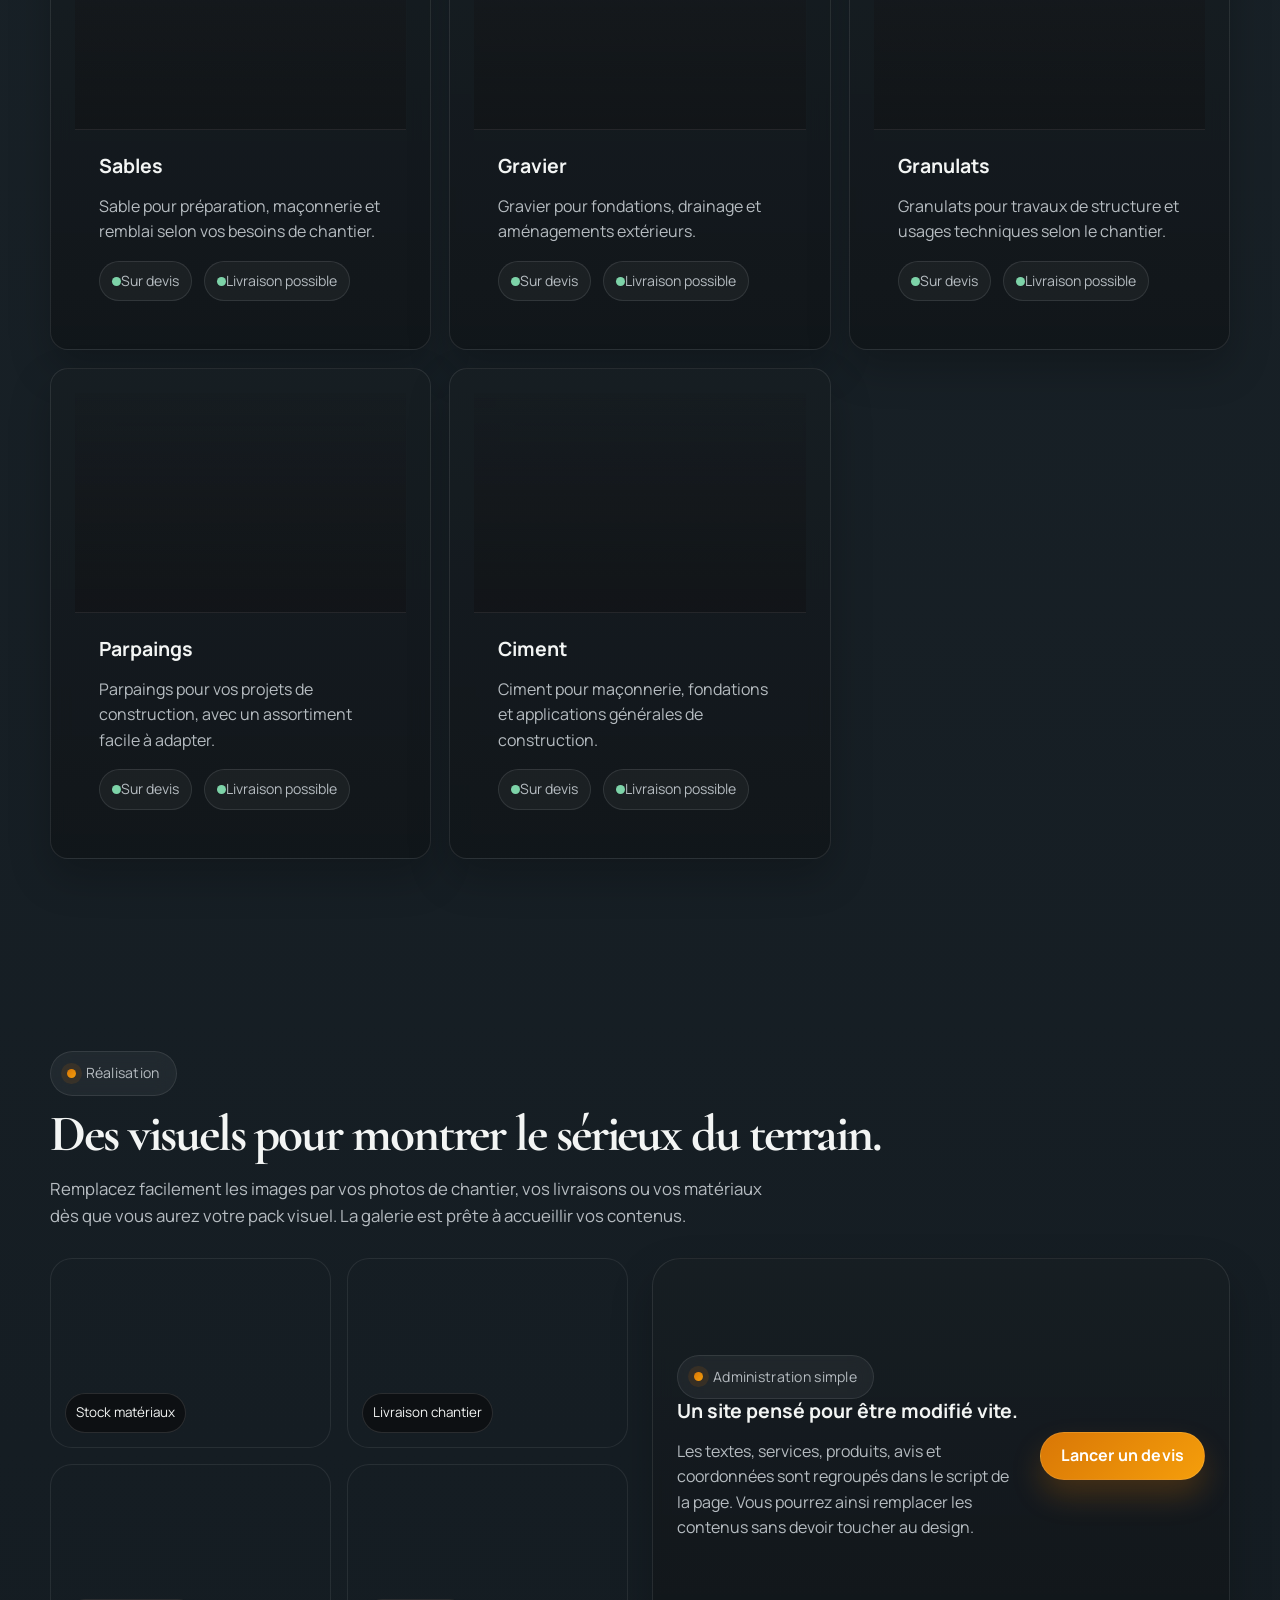
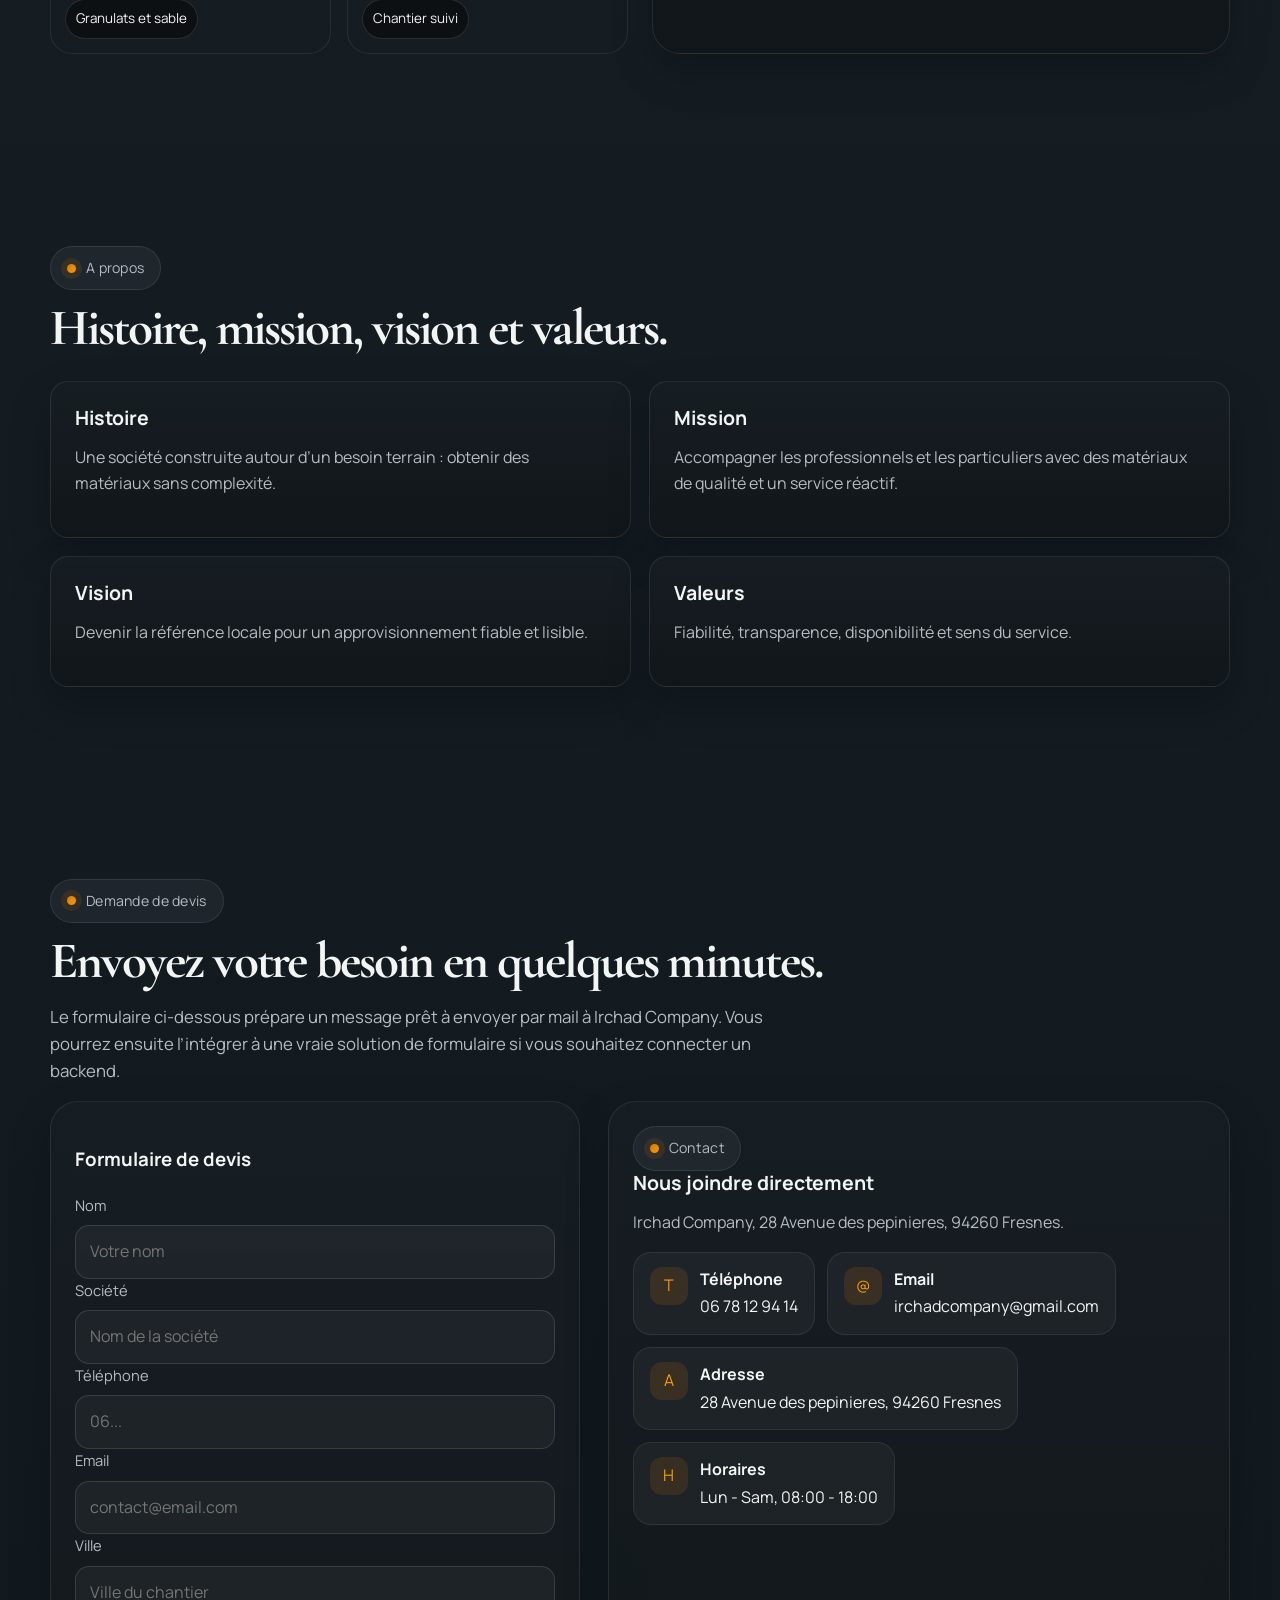
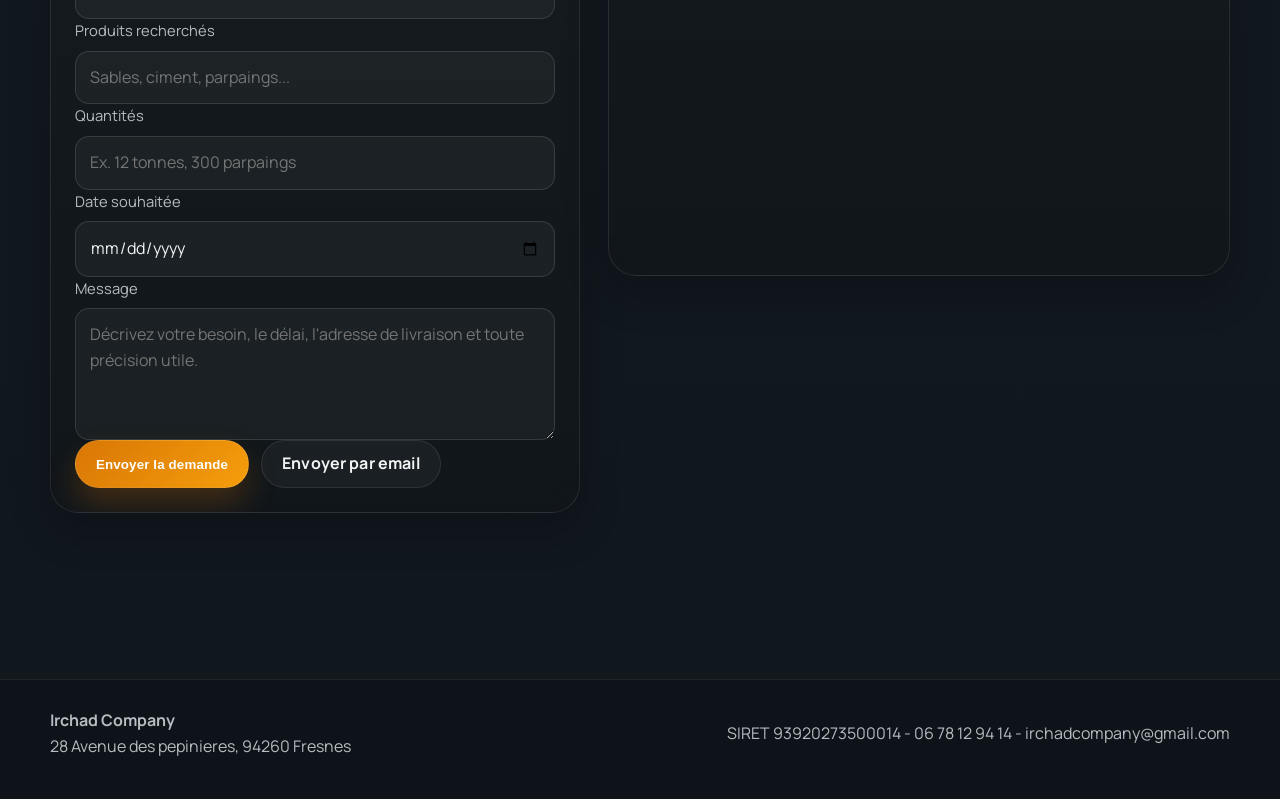
==== commit a3b929d1: "couleur modif" ====
--- a/index.html
+++ b/index.html
@@ -17,460 +17,8 @@
 	<link rel="preconnect" href="https://fonts.googleapis.com">
 	<link rel="preconnect" href="https://fonts.gstatic.com" crossorigin>
 	<link href="https://fonts.googleapis.com/css2?family=Manrope:wght@400;500;600;700;800&family=Cormorant+Garamond:wght@500;600;700&display=swap" rel="stylesheet">
+	<link rel="stylesheet" href="style.css">
 	<script src="main.js" defer></script>
-	<style>
-		:root {
-			--bg: #0f1729;
-			--bg-soft: #1a2744;
-			--panel: rgba(255, 255, 255, 0.06);
-			--panel-strong: rgba(255, 255, 255, 0.09);
-			--text: #f5f5f3;
-			--muted: rgba(245, 245, 243, 0.72);
-			--soft: rgba(245, 245, 243, 0.12);
-			--line: rgba(255, 255, 255, 0.12);
-			--accent: #2C5282;
-			--accent-2: #4299E1;
-			--good: #89e6c6;
-			--shadow: 0 24px 90px rgba(0, 0, 0, 0.35);
-			--radius-xl: 30px;
-			--radius-lg: 22px;
-			--radius-md: 16px;
-			--radius-sm: 12px;
-			--max: 1180px;
-		}
-
-		* { box-sizing: border-box; }
-		html { scroll-behavior: smooth; }
-		body {
-			margin: 0;
-			overflow-x: hidden;
-			font-family: 'Manrope', sans-serif;
-			background:
-				radial-gradient(circle at top left, rgba(44, 82, 130, 0.2), transparent 30%),
-				radial-gradient(circle at 80% 15%, rgba(255, 255, 255, 0.08), transparent 22%),
-				linear-gradient(180deg, #0f1729 0%, #1a2744 45%, #0f1729 100%);
-			color: var(--text);
-			line-height: 1.6;
-			text-rendering: optimizeLegibility;
-			-webkit-font-smoothing: antialiased;
-		}
-
-		img { max-width: 100%; display: block; }
-		a { color: inherit; text-decoration: none; }
-		.container { width: min(calc(100% - 32px), var(--max)); margin: 0 auto; }
-
-		.eyebrow {
-			display: inline-flex;
-			align-items: center;
-			gap: 10px;
-			padding: 10px 16px;
-			border: 1px solid var(--line);
-			background: rgba(255, 255, 255, 0.05);
-			border-radius: 999px;
-			color: var(--muted);
-			font-size: 0.88rem;
-			letter-spacing: 0.02em;
-			backdrop-filter: blur(10px);
-		}
-		.eyebrow::before {
-			content: '';
-			width: 9px;
-			height: 9px;
-			border-radius: 999px;
-			background: linear-gradient(135deg, var(--accent), var(--accent-2));
-			box-shadow: 0 0 0 6px rgba(44, 82, 130, 0.15);
-		}
-
-		.section { padding: 96px 0; position: relative; }
-		.section h2, .hero h1 {
-			font-family: 'Cormorant Garamond', serif;
-			line-height: 0.95;
-			letter-spacing: -0.04em;
-			margin: 0;
-		}
-		.section h2 { font-size: clamp(2.2rem, 4vw, 4rem); margin-top: 14px; }
-		.section-lead {
-			max-width: 740px;
-			color: var(--muted);
-			font-size: 1.05rem;
-			margin-top: 18px;
-		}
-
-		.site-header {
-			position: sticky;
-			top: 0;
-			z-index: 50;
-			backdrop-filter: blur(18px);
-			background: rgba(11, 11, 12, 0.72);
-			border-bottom: 1px solid rgba(255, 255, 255, 0.08);
-		}
-		.header-inner {
-			min-height: 86px;
-			display: flex;
-			align-items: center;
-			justify-content: space-between;
-			gap: 18px;
-		}
-		.brand { display: inline-flex; align-items: center; gap: 14px; min-width: 0; }
-		.brand-mark {
-			width: 48px;
-			height: 48px;
-			border-radius: 14px;
-			object-fit: cover;
-			background: rgba(255, 255, 255, 0.08);
-			border: 1px solid rgba(255, 255, 255, 0.12);
-			box-shadow: 0 16px 30px rgba(0, 0, 0, 0.25);
-		}
-		.brand-text strong, .brand-text span { display: block; white-space: nowrap; }
-		.brand-text strong { font-size: 1.02rem; letter-spacing: 0.03em; }
-		.brand-text span { color: var(--muted); font-size: 0.8rem; margin-top: 3px; }
-
-		.nav {
-			display: flex;
-			align-items: center;
-			gap: 26px;
-			color: var(--muted);
-			font-size: 0.95rem;
-		}
-		.nav a { position: relative; transition: color 0.2s ease; }
-		.nav a:hover, .nav a:focus-visible { color: var(--text); }
-		.nav a::after {
-			content: '';
-			position: absolute;
-			left: 0;
-			bottom: -8px;
-			width: 100%;
-			height: 2px;
-			background: linear-gradient(90deg, var(--accent), transparent);
-			transform: scaleX(0);
-			transform-origin: left;
-			transition: transform 0.2s ease;
-		}
-		.nav a:hover::after, .nav a:focus-visible::after { transform: scaleX(1); }
-		.header-actions { display: flex; align-items: center; gap: 12px; }
-		.nav-toggle {
-			display: none;
-			align-items: center;
-			justify-content: center;
-			flex-direction: column;
-			gap: 5px;
-			width: 46px;
-			height: 46px;
-			border-radius: 12px;
-			border: 1px solid var(--line);
-			background: rgba(255, 255, 255, 0.06);
-			cursor: pointer;
-			padding: 0;
-		}
-		.nav-toggle span {
-			display: block;
-			width: 20px;
-			height: 2px;
-			border-radius: 99px;
-			background: var(--text);
-			transition: transform 0.2s ease, opacity 0.2s ease;
-		}
-		.site-header.is-open .nav-toggle span:nth-child(1) { transform: translateY(7px) rotate(45deg); }
-		.site-header.is-open .nav-toggle span:nth-child(2) { opacity: 0; }
-		.site-header.is-open .nav-toggle span:nth-child(3) { transform: translateY(-7px) rotate(-45deg); }
-
-		.button, .button-secondary, .button-ghost {
-			display: inline-flex;
-			align-items: center;
-			justify-content: center;
-			gap: 10px;
-			min-height: 48px;
-			border-radius: 999px;
-			padding: 0 20px;
-			border: 1px solid transparent;
-			font-weight: 700;
-			transition: transform 0.2s ease, background 0.2s ease, border-color 0.2s ease;
-			cursor: pointer;
-			white-space: nowrap;
-		}
-		.button:hover, .button-secondary:hover, .button-ghost:hover,
-		.button:focus-visible, .button-secondary:focus-visible, .button-ghost:focus-visible { transform: translateY(-1px); }
-		.button {
-			background: linear-gradient(135deg, var(--accent), var(--accent-2));
-			color: white;
-			box-shadow: 0 16px 34px rgba(44, 82, 130, 0.28);
-		}
-		.button-secondary { background: rgba(255, 255, 255, 0.06); border-color: var(--line); color: var(--text); }
-		.button-ghost { background: transparent; border-color: var(--line); color: var(--text); }
-
-		.hero { padding: 54px 0 28px; }
-		.hero-grid { display: grid; grid-template-columns: 1.15fr 0.85fr; gap: 28px; align-items: stretch; }
-		.hero-copy, .hero-card, .panel, .quote-card, .form-card, .contact-card, .metric, .service-card, .product-card, .feature-card, .testimonial, .realisation-card, .value-card {
-			border: 1px solid var(--line);
-			background: linear-gradient(180deg, rgba(255, 255, 255, 0.08), rgba(255, 255, 255, 0.04));
-			box-shadow: var(--shadow);
-			backdrop-filter: blur(18px);
-			border-radius: var(--radius-xl);
-		}
-		.hero-copy { padding: 44px; position: relative; overflow: hidden; }
-		.hero-copy::after {
-			content: '';
-			position: absolute;
-			inset: auto -16% -22% auto;
-			width: 280px;
-			height: 280px;
-			border-radius: 50%;
-			background: radial-gradient(circle, rgba(44, 82, 130, 0.38), transparent 68%);
-			pointer-events: none;
-		}
-		.hero h1 { font-size: clamp(3.3rem, 7vw, 7rem); margin-top: 18px; max-width: 10ch; }
-		.hero-subtitle { margin-top: 18px; max-width: 64ch; font-size: 1.05rem; color: var(--muted); }
-		.hero-actions { display: flex; flex-wrap: wrap; gap: 12px; margin-top: 28px; }
-		.hero-trust { display: flex; flex-wrap: wrap; gap: 18px; margin-top: 26px; color: var(--muted); font-size: 0.95rem; }
-		.trust-item {
-			display: inline-flex;
-			align-items: center;
-			gap: 10px;
-			padding: 10px 14px;
-			border-radius: 999px;
-			background: rgba(255, 255, 255, 0.05);
-			border: 1px solid rgba(255, 255, 255, 0.08);
-		}
-		.trust-dot {
-			width: 9px;
-			height: 9px;
-			border-radius: 50%;
-			background: var(--good);
-			box-shadow: 0 0 0 6px rgba(137, 230, 198, 0.12);
-		}
-		.hero-card { padding: 22px; display: grid; gap: 16px; overflow: hidden; position: relative; min-height: 100%; }
-		.hero-photo {
-			position: relative;
-			min-height: 400px;
-			border-radius: calc(var(--radius-xl) - 8px);
-			overflow: hidden;
-			background:
-				linear-gradient(180deg, rgba(17, 17, 19, 0.04), rgba(17, 17, 19, 0.68)),
-				url('https://images.unsplash.com/photo-1504307651254-35680f356dfd?auto=format&fit=crop&w=1400&q=80') center/cover;
-		}
-		.hero-badge {
-			position: absolute;
-			left: 18px;
-			top: 18px;
-			padding: 12px 14px;
-			border-radius: 16px;
-			background: rgba(11, 11, 12, 0.72);
-			border: 1px solid rgba(255, 255, 255, 0.12);
-			color: white;
-			max-width: 240px;
-			backdrop-filter: blur(14px);
-		}
-		.hero-badge strong { display: block; margin-bottom: 4px; }
-		.hero-stats { display: grid; grid-template-columns: repeat(3, 1fr); gap: 12px; }
-		.mini-stat {
-			padding: 16px;
-			border-radius: 18px;
-			background: rgba(255, 255, 255, 0.05);
-			border: 1px solid rgba(255, 255, 255, 0.08);
-		}
-		.mini-stat strong { display: block; font-size: 1.6rem; margin-bottom: 4px; }
-		.mini-stat span { color: var(--muted); font-size: 0.9rem; }
-
-		.panel-grid, .metrics-grid, .services-grid, .products-grid, .realisations-grid, .values-grid, .testimonials-grid, .features-grid, .contact-grid { display: grid; gap: 18px; }
-		.panel-grid, .services-grid, .products-grid, .testimonials-grid { margin-top: 28px; }
-		.panel-grid { grid-template-columns: repeat(3, 1fr); }
-		.panel { padding: 24px; }
-		.panel h3, .feature-card h3, .service-card h3, .product-card h3, .realisation-card h3, .value-card h3, .testimonial h3, .contact-card h3, .quote-card h3 {
-			margin: 0;
-			font-size: 1.22rem;
-			line-height: 1.2;
-		}
-		.panel p, .feature-card p, .service-card p, .product-card p, .realisation-card p, .value-card p, .testimonial p, .contact-card p, .quote-card p {
-			color: var(--muted);
-			margin: 12px 0 0;
-		}
-		.chip-row { display: flex; flex-wrap: wrap; gap: 10px; margin-top: 18px; }
-		.chip {
-			display: inline-flex;
-			align-items: center;
-			justify-content: center;
-			padding: 8px 12px;
-			border-radius: 999px;
-			border: 1px solid rgba(255, 255, 255, 0.1);
-			background: rgba(255, 255, 255, 0.04);
-			color: var(--muted);
-			font-size: 0.88rem;
-		}
-		.metrics-grid { grid-template-columns: repeat(4, 1fr); }
-		.metric { padding: 28px; text-align: left; }
-		.metric strong { display: block; font-size: clamp(2rem, 3vw, 3rem); font-family: 'Cormorant Garamond', serif; line-height: 1; }
-		.metric span { display: block; margin-top: 8px; color: var(--muted); }
-		.services-grid, .products-grid, .testimonials-grid { grid-template-columns: repeat(3, 1fr); }
-		.realisations-grid, .values-grid, .features-grid { grid-template-columns: repeat(2, 1fr); }
-		.service-card, .product-card, .realisation-card, .value-card, .feature-card, .testimonial { overflow: hidden; }
-		.service-image, .product-image, .realisation-image {
-			min-height: 220px;
-			background-size: cover;
-			background-position: center;
-			border-bottom: 1px solid rgba(255, 255, 255, 0.08);
-		}
-		.service-body, .product-body, .realisation-body, .value-body, .feature-body, .testimonial-body, .contact-card, .form-card, .quote-card { padding: 24px; }
-		.meta-row { display: flex; flex-wrap: wrap; gap: 10px; margin-top: 16px; }
-		.meta-pill {
-			display: inline-flex;
-			align-items: center;
-			gap: 8px;
-			padding: 9px 12px;
-			border-radius: 999px;
-			background: rgba(255, 255, 255, 0.05);
-			color: var(--muted);
-			font-size: 0.85rem;
-		}
-		.meta-pill::before { content: ''; width: 8px; height: 8px; border-radius: 50%; background: var(--accent); }
-		.card-actions { display: flex; flex-wrap: wrap; gap: 12px; margin-top: 18px; }
-		.testimonial { min-height: 100%; }
-		.testimonial header { display: flex; align-items: center; justify-content: space-between; gap: 16px; }
-		.stars { color: #f7d16a; letter-spacing: 2px; font-size: 0.95rem; white-space: nowrap; }
-		.realisation-frame { display: grid; grid-template-columns: 1fr 1fr; gap: 24px; align-items: stretch; margin-top: 28px; }
-		.realisation-gallery { display: grid; grid-template-columns: repeat(2, 1fr); gap: 16px; }
-		.gallery-tile {
-			min-height: 190px;
-			border-radius: 22px;
-			overflow: hidden;
-			position: relative;
-			background-size: cover;
-			background-position: center;
-			border: 1px solid rgba(255, 255, 255, 0.08);
-		}
-		.gallery-tile span {
-			position: absolute;
-			left: 14px;
-			bottom: 14px;
-			padding: 8px 10px;
-			border-radius: 999px;
-			background: rgba(11, 11, 12, 0.68);
-			border: 1px solid rgba(255, 255, 255, 0.12);
-			font-size: 0.84rem;
-			backdrop-filter: blur(10px);
-		}
-		.quote-card { display: grid; grid-template-columns: 1fr auto; align-items: center; gap: 18px; }
-		.quote-card p { max-width: 62ch; }
-		.contact-grid { grid-template-columns: 0.92fr 1.08fr; align-items: start; margin-top: 28px; }
-		.contact-list { display: grid; gap: 12px; margin-top: 18px; }
-		.contact-item {
-			display: flex;
-			align-items: flex-start;
-			gap: 12px;
-			padding: 14px 16px;
-			border-radius: 18px;
-			background: rgba(255, 255, 255, 0.04);
-			border: 1px solid rgba(255, 255, 255, 0.08);
-		}
-		.contact-item strong { display: block; margin-bottom: 2px; }
-		.contact-icon {
-			width: 38px;
-			height: 38px;
-			border-radius: 12px;
-			display: grid;
-			place-items: center;
-			background: rgba(44, 82, 130, 0.16);
-			color: var(--accent-2);
-			flex-shrink: 0;
-		}
-		.contact-map {
-			width: 100%;
-			height: 300px;
-			border: 0;
-			border-radius: 22px;
-			margin-top: 18px;
-			filter: grayscale(0.08) contrast(1.05);
-		}
-		.form-grid { display: grid; grid-template-columns: repeat(2, 1fr); gap: 14px; margin-top: 18px; }
-		.field { display: grid; gap: 8px; }
-		.field.full { grid-column: 1 / -1; }
-		label { font-size: 0.92rem; color: var(--muted); }
-		input, textarea, select {
-			width: 100%;
-			min-height: 48px;
-			border-radius: 14px;
-			border: 1px solid rgba(255, 255, 255, 0.12);
-			background: rgba(255, 255, 255, 0.04);
-			color: var(--text);
-			padding: 13px 14px;
-			font: inherit;
-			outline: none;
-		}
-		textarea { min-height: 132px; resize: vertical; }
-		input:focus, textarea:focus, select:focus {
-			border-color: rgba(44, 82, 130, 0.7);
-			box-shadow: 0 0 0 4px rgba(44, 82, 130, 0.14);
-		}
-		select option { color: #111; }
-		.footer {
-			padding: 28px 0 40px;
-			color: var(--muted);
-			border-top: 1px solid rgba(255, 255, 255, 0.08);
-			margin-top: 70px;
-		}
-		.footer-inner { display: flex; align-items: center; justify-content: space-between; gap: 16px; flex-wrap: wrap; }
-		.quick-actions {
-			position: fixed;
-			right: 18px;
-			bottom: 18px;
-			display: grid;
-			gap: 12px;
-			z-index: 60;
-		}
-		.quick-actions a {
-			width: 54px;
-			height: 54px;
-			border-radius: 18px;
-			display: grid;
-			place-items: center;
-			background: linear-gradient(135deg, var(--accent), var(--accent-2));
-			box-shadow: 0 18px 34px rgba(44, 82, 130, 0.25);
-			border: 1px solid rgba(255, 255, 255, 0.12);
-		}
-		.quick-actions a:last-child { background: rgba(255, 255, 255, 0.08); backdrop-filter: blur(12px); }
-		.sr-only {
-			position: absolute;
-			width: 1px;
-			height: 1px;
-			padding: 0;
-			margin: -1px;
-			overflow: hidden;
-			clip: rect(0, 0, 0, 0);
-			white-space: nowrap;
-			border: 0;
-		}
-
-		@media (max-width: 1100px) {
-			.hero-grid, .contact-grid, .realisation-frame, .quote-card { grid-template-columns: 1fr; }
-			.metrics-grid, .services-grid, .products-grid, .testimonials-grid, .panel-grid, .values-grid, .features-grid { grid-template-columns: repeat(2, 1fr); }
-		}
-		@media (max-width: 820px) {
-			.header-inner { flex-wrap: wrap; align-items: center; }
-			.brand { order: 1; }
-			.nav-toggle { display: inline-flex; order: 2; margin-left: auto; }
-			.header-actions { order: 3; width: 100%; margin-left: 0; display: grid; grid-template-columns: repeat(2, minmax(0, 1fr)); gap: 10px; }
-			.nav { display: none; order: 4; width: 100%; flex-direction: column; align-items: stretch; gap: 8px; padding-top: 10px; }
-			.site-header.is-open .nav { display: flex; }
-			.nav a { padding: 11px 14px; border-radius: 10px; border: 1px solid rgba(255, 255, 255, 0.08); background: rgba(255, 255, 255, 0.04); }
-			.nav a::after { display: none; }
-			.hero-copy, .hero-card, .panel, .quote-card, .form-card, .contact-card, .metric, .service-body, .product-body, .realisation-body, .value-body, .feature-body, .testimonial-body { padding: 20px; }
-			.section { padding: 72px 0; }
-			.hero { padding-top: 30px; }
-			.hero h1 { max-width: 12ch; }
-			.hero-stats, .form-grid, .metrics-grid, .services-grid, .products-grid, .realisations-grid, .values-grid, .testimonials-grid, .panel-grid, .features-grid, .realisation-gallery { grid-template-columns: 1fr; }
-			.hero-photo { min-height: 340px; }
-		}
-		@media (max-width: 560px) {
-			.header-inner { align-items: flex-start; padding: 12px 0; }
-			.brand-text span { white-space: normal; }
-			.nav-toggle { width: 44px; height: 44px; }
-			.header-actions { grid-template-columns: 1fr; }
-			.hero-copy { padding: 24px; }
-			.hero h1 { font-size: clamp(2.8rem, 14vw, 4.4rem); }
-			.button, .button-secondary, .button-ghost { width: 100%; }
-			.hero-actions, .card-actions { flex-direction: column; }
-			.quick-actions { right: 12px; bottom: 12px; }
-		}
-	</style>
 	<script type="application/ld+json">
 		{
 			"@context": "https://schema.org",
@@ -490,6 +38,56 @@
 			"areaServed": "Île-de-France"
 		}
 	</script>
+	<style>
+		:root {
+			--bg: #10171d;
+			--bg-soft: #182329;
+			--panel: #172229;
+			--panel-strong: #1d2b33;
+			--text: #f3f5f4;
+			--muted: #b6bcc1;
+			--soft: rgba(255, 255, 255, 0.06);
+			--line: rgba(255, 255, 255, 0.09);
+			--accent: #d97706;
+			--accent-2: #f59e0b;
+			--good: #7dd3a8;
+			--shadow: 0 18px 42px rgba(0, 0, 0, 0.22);
+			--radius-xl: 28px;
+			--radius-lg: 20px;
+			--radius-md: 16px;
+			--radius-sm: 12px;
+			--max: 1180px;
+		}
+		body {
+			background: radial-gradient(circle at top left, rgba(217, 119, 6, 0.12), transparent 28%), linear-gradient(180deg, #0f1419 0%, #1a2329 42%, #10171d 100%);
+		}
+		.site-header {
+			background: rgba(10, 14, 18, 0.86);
+			border-bottom: 1px solid rgba(255,255,255,0.08);
+		}
+		.button, .button-secondary, .button-ghost {
+			letter-spacing: 0.01em;
+		}
+		.button {
+			background: linear-gradient(135deg, var(--accent), var(--accent-2));
+			box-shadow: 0 16px 30px rgba(217, 119, 6, 0.24);
+			border: 1px solid rgba(255,255,255,0.1);
+		}
+		.eyebrow::before {
+			box-shadow: 0 0 0 6px rgba(217, 119, 6, 0.12);
+		}
+		.hero-copy, .hero-card, .panel, .quote-card, .form-card, .contact-card, .metric, .service-card, .product-card, .feature-card, .testimonial, .realisation-card, .value-card {
+			background: linear-gradient(180deg, rgba(23, 30, 35, 0.92), rgba(17, 22, 26, 0.96));
+			box-shadow: var(--shadow);
+			border: 1px solid var(--line);
+		}
+		.hero-copy::after {
+			background: radial-gradient(circle, rgba(217, 119, 6, 0.24), transparent 68%);
+		}
+		.section h2 {
+			letter-spacing: -0.04em;
+		}
+	</style>
 </head>
 <body>
 	<header class="site-header">
--- a/style.css
+++ b/style.css
@@ -0,0 +1,431 @@
+:root {
+	--bg: #10171d;
+	--bg-soft: #182329;
+	--panel: #172229;
+	--panel-strong: #1d2b33;
+	--text: #f3f5f4;
+	--muted: #b6bcc1;
+	--soft: rgba(255, 255, 255, 0.06);
+	--line: rgba(255, 255, 255, 0.09);
+	--accent: #d97706;
+	--accent-2: #f59e0b;
+	--good: #7dd3a8;
+	--shadow: 0 18px 42px rgba(0, 0, 0, 0.22);
+	--radius-xl: 28px;
+	--radius-lg: 20px;
+	--radius-md: 16px;
+	--radius-sm: 12px;
+	--max: 1180px;
+}
+
+* { box-sizing: border-box; }
+html { scroll-behavior: smooth; }
+body {
+	margin: 0;
+	overflow-x: hidden;
+	font-family: 'Manrope', sans-serif;
+	background:
+		radial-gradient(circle at top left, rgba(217, 119, 6, 0.14), transparent 28%),
+		radial-gradient(circle at 85% 10%, rgba(255, 255, 255, 0.04), transparent 22%),
+		linear-gradient(180deg, #0f1419 0%, #1a2329 42%, #10171d 100%);
+	color: var(--text);
+	line-height: 1.6;
+	text-rendering: optimizeLegibility;
+	-webkit-font-smoothing: antialiased;
+}
+
+img { max-width: 100%; display: block; }
+iframe { max-width: 100%; }
+a { color: inherit; text-decoration: none; }
+.container { width: min(calc(100% - 24px), var(--max)); margin: 0 auto; }
+
+.site-header {
+	position: sticky;
+	top: 0;
+	z-index: 50;
+	backdrop-filter: blur(18px);
+	background: rgba(10, 14, 18, 0.86);
+	border-bottom: 1px solid rgba(255, 255, 255, 0.08);
+	box-shadow: 0 12px 30px rgba(0, 0, 0, 0.12);
+}
+.header-inner {
+	min-height: 86px;
+	display: flex;
+	align-items: center;
+	justify-content: space-between;
+	gap: 18px;
+}
+.brand { display: inline-flex; align-items: center; gap: 14px; min-width: 0; }
+.brand-mark {
+	width: 48px;
+	height: 48px;
+	border-radius: 14px;
+	object-fit: cover;
+	background: rgba(255, 255, 255, 0.08);
+	border: 1px solid rgba(255, 255, 255, 0.12);
+	box-shadow: 0 10px 22px rgba(0, 0, 0, 0.18);
+}
+.brand-text strong, .brand-text span { display: block; white-space: nowrap; }
+.brand-text strong { font-size: 1.02rem; letter-spacing: 0.03em; }
+.brand-text span { color: var(--muted); font-size: 0.8rem; margin-top: 3px; }
+
+.nav {
+	display: flex;
+	align-items: center;
+	gap: 26px;
+	color: var(--muted);
+	font-size: 0.95rem;
+}
+.nav a { position: relative; transition: color 0.2s ease; }
+.nav a:hover, .nav a:focus-visible { color: var(--text); }
+.nav a::after {
+	content: '';
+	position: absolute;
+	left: 0;
+	bottom: -8px;
+	width: 100%;
+	height: 2px;
+	background: linear-gradient(90deg, var(--accent), transparent);
+	transform: scaleX(0);
+	transform-origin: left;
+	transition: transform 0.2s ease;
+}
+.nav a:hover::after, .nav a:focus-visible::after { transform: scaleX(1); }
+.nav a.active {
+	color: var(--text);
+	background: rgba(255,255,255,0.04);
+	padding: 10px 12px;
+	border-radius: 10px;
+	border: 1px solid rgba(255,255,255,0.08);
+}
+.header-actions { display: flex; align-items: center; gap: 12px; }
+.nav-toggle {
+	display: none;
+	align-items: center;
+	justify-content: center;
+	flex-direction: column;
+	gap: 5px;
+	width: 46px;
+	height: 46px;
+	border-radius: 12px;
+	border: 1px solid var(--line);
+	background: rgba(255, 255, 255, 0.06);
+	cursor: pointer;
+	padding: 0;
+}
+.nav-toggle span {
+	display: block;
+	width: 20px;
+	height: 2px;
+	border-radius: 99px;
+	background: var(--text);
+	transition: transform 0.2s ease, opacity 0.2s ease;
+}
+.site-header.is-open .nav-toggle span:nth-child(1) { transform: translateY(7px) rotate(45deg); }
+.site-header.is-open .nav-toggle span:nth-child(2) { opacity: 0; }
+.site-header.is-open .nav-toggle span:nth-child(3) { transform: translateY(-7px) rotate(-45deg); }
+
+.button, .button-secondary, .button-ghost {
+	display: inline-flex;
+	align-items: center;
+	justify-content: center;
+	gap: 10px;
+	min-height: 48px;
+	border-radius: 999px;
+	padding: 0 20px;
+	border: 1px solid transparent;
+	font-weight: 700;
+	transition: transform 0.2s ease, background 0.2s ease, border-color 0.2s ease;
+	cursor: pointer;
+	white-space: nowrap;
+}
+.button:hover, .button-secondary:hover, .button-ghost:hover,
+.button:focus-visible, .button-secondary:focus-visible, .button-ghost:focus-visible { transform: translateY(-1px); }
+.button {
+	background: linear-gradient(135deg, var(--accent), var(--accent-2));
+	color: white;
+	box-shadow: 0 16px 30px rgba(217, 119, 6, 0.24);
+	border: 1px solid rgba(255, 255, 255, 0.1);
+}
+.button-secondary { background: rgba(255, 255, 255, 0.04); border-color: var(--line); color: var(--text); }
+.button-ghost { background: transparent; border-color: var(--line); color: var(--text); }
+
+.hero, .section { padding: clamp(56px, 9vw, 96px) 0; }
+.hero h1, .section h2 {
+	font-family: 'Cormorant Garamond', serif;
+	line-height: 0.95;
+	letter-spacing: -0.04em;
+	margin: 0;
+}
+.section h2 { font-size: clamp(2.2rem, 4vw, 4rem); margin-top: 14px; letter-spacing: -0.04em; }
+.section-lead { max-width: 740px; color: var(--muted); font-size: 1.05rem; margin-top: 18px; }
+
+.eyebrow {
+	display: inline-flex;
+	align-items: center;
+	gap: 10px;
+	padding: 10px 16px;
+	border: 1px solid var(--line);
+	background: rgba(255, 255, 255, 0.05);
+	border-radius: 999px;
+	color: var(--muted);
+	font-size: 0.88rem;
+	letter-spacing: 0.02em;
+	backdrop-filter: blur(10px);
+}
+.eyebrow::before {
+	content: '';
+	width: 9px;
+	height: 9px;
+	border-radius: 999px;
+	background: linear-gradient(135deg, var(--accent), var(--accent-2));
+	box-shadow: 0 0 0 6px rgba(217, 119, 6, 0.12);
+}
+
+.hero-grid, .contact-grid, .panel-grid, .metrics-grid, .services-grid, .products-grid, .values-grid, .testimonials-grid, .features-grid {
+	display: grid;
+	gap: 18px;
+}
+.hero-grid { grid-template-columns: 1.15fr 0.85fr; align-items: stretch; gap: clamp(16px, 3vw, 28px); }
+.contact-grid { grid-template-columns: 0.92fr 1.08fr; align-items: start; gap: clamp(16px, 3vw, 28px); }
+.panel-grid { grid-template-columns: repeat(3, 1fr); margin-top: 28px; }
+.metrics-grid { grid-template-columns: repeat(4, 1fr); }
+.services-grid, .products-grid, .testimonials-grid { grid-template-columns: repeat(3, 1fr); margin-top: 28px; }
+.values-grid, .features-grid { grid-template-columns: repeat(2, 1fr); margin-top: 28px; }
+
+.hero-copy, .hero-card, .panel, .quote-card, .form-card, .contact-card, .metric, .service-card, .product-card, .feature-card, .testimonial, .value-card {
+	border: 1px solid var(--line);
+	background: linear-gradient(180deg, rgba(23, 30, 35, 0.92), rgba(17, 22, 26, 0.96));
+	box-shadow: var(--shadow);
+	backdrop-filter: blur(10px);
+	border-radius: var(--radius-xl);
+	overflow: hidden;
+}
+.hero-copy, .hero-card { padding: 44px; }
+.hero-copy { position: relative; overflow: hidden; }
+.hero-copy::after {
+	content: '';
+	position: absolute;
+	inset: auto -16% -22% auto;
+	width: 280px;
+	height: 280px;
+	border-radius: 50%;
+	background: radial-gradient(circle, rgba(217, 119, 6, 0.24), transparent 68%);
+	pointer-events: none;
+}
+.hero h1 { font-size: clamp(2.8rem, 7vw, 7rem); margin-top: 18px; max-width: 10ch; }
+.hero-subtitle { margin-top: 18px; max-width: 64ch; font-size: clamp(0.98rem, 2vw, 1.05rem); color: var(--muted); }
+.hero-actions, .card-actions, .chip-row, .hero-trust, .meta-row, .contact-list { display: flex; flex-wrap: wrap; gap: 12px; }
+.hero-trust { margin-top: 26px; color: var(--muted); font-size: 0.95rem; }
+.trust-item, .chip, .meta-pill {
+	display: inline-flex;
+	align-items: center;
+	justify-content: center;
+	padding: 8px 12px;
+	border-radius: 999px;
+	border: 1px solid rgba(255, 255, 255, 0.1);
+	background: rgba(255, 255, 255, 0.04);
+	color: var(--muted);
+	font-size: 0.88rem;
+}
+.trust-item { gap: 10px; padding: 10px 14px; }
+.trust-dot, .meta-pill::before {
+	width: 9px;
+	height: 9px;
+	border-radius: 50%;
+	background: var(--good);
+	content: '';
+}
+.hero-card { display: grid; gap: 16px; min-height: 100%; }
+.hero-photo, .service-image, .product-image { background-size: cover; background-position: center; }
+.hero-photo {
+	position: relative;
+	min-height: 400px;
+	border-radius: calc(var(--radius-xl) - 8px);
+	overflow: hidden;
+	background:
+		linear-gradient(180deg, rgba(17, 17, 19, 0.04), rgba(17, 17, 19, 0.68)),
+		url('https://images.unsplash.com/photo-1504307651254-35680f356dfd?auto=format&fit=crop&w=1400&q=80') center/cover;
+}
+.hero-badge {
+	position: absolute;
+	left: 18px;
+	top: 18px;
+	padding: 12px 14px;
+	border-radius: 16px;
+	background: rgba(11, 11, 12, 0.72);
+	border: 1px solid rgba(255, 255, 255, 0.12);
+	color: white;
+	max-width: 240px;
+	backdrop-filter: blur(14px);
+}
+.hero-badge strong { display: block; margin-bottom: 4px; }
+.hero-stats { display: grid; grid-template-columns: repeat(3, 1fr); gap: 12px; }
+.mini-stat, .panel, .metric, .feature-card, .testimonial, .value-card, .service-card, .product-card, .contact-item {
+	border-radius: 18px;
+}
+.mini-stat { padding: 16px; background: rgba(255, 255, 255, 0.05); border: 1px solid rgba(255, 255, 255, 0.08); }
+.mini-stat strong, .metric strong { display: block; line-height: 1; }
+.mini-stat strong { font-size: 1.6rem; margin-bottom: 4px; }
+.mini-stat span, .panel p, .service-card p, .product-card p, .feature-card p, .testimonial p, .value-card p, .contact-card p, .quote-card p { color: var(--muted); }
+
+.panel, .metric, .feature-card, .testimonial, .value-card, .service-card, .product-card, .form-card, .contact-card, .quote-card { padding: 24px; }
+.panel h3, .feature-card h3, .service-card h3, .product-card h3, .testimonial h3, .value-card h3, .contact-card h3, .quote-card h3 { margin: 0; font-size: 1.22rem; line-height: 1.2; }
+
+.metric { text-align: left; }
+.metric strong { font-size: clamp(2rem, 3vw, 3rem); font-family: 'Cormorant Garamond', serif; }
+.metric span { display: block; margin-top: 8px; color: var(--muted); }
+
+.service-image, .product-image { min-height: 220px; border-bottom: 1px solid rgba(255, 255, 255, 0.08); }
+.service-body, .product-body { padding: 24px; }
+.service-card .card-actions { margin-top: 18px; }
+
+.quote-card { display: grid; grid-template-columns: 1fr auto; align-items: center; gap: 18px; }
+.quote-card p { max-width: 62ch; }
+
+.contact-item {
+	display: flex;
+	align-items: flex-start;
+	gap: 12px;
+	padding: 14px 16px;
+	background: rgba(255, 255, 255, 0.04);
+	border: 1px solid rgba(255, 255, 255, 0.08);
+}
+.contact-item strong { display: block; margin-bottom: 2px; }
+.contact-icon {
+	width: 38px;
+	height: 38px;
+	border-radius: 12px;
+	display: grid;
+	place-items: center;
+	background: rgba(217, 119, 6, 0.14);
+	color: var(--accent-2);
+	flex-shrink: 0;
+}
+.contact-map {
+	width: 100%;
+	height: 300px;
+	border: 0;
+	border-radius: 22px;
+	margin-top: 18px;
+	filter: grayscale(0.08) contrast(1.05);
+}
+
+.field { display: grid; gap: 8px; }
+.field.full { grid-column: 1 / -1; }
+label { font-size: 0.92rem; color: var(--muted); }
+input, textarea, select {
+	width: 100%;
+	min-height: 48px;
+	border-radius: 14px;
+	border: 1px solid rgba(255, 255, 255, 0.12);
+	background: rgba(255, 255, 255, 0.04);
+	color: var(--text);
+	padding: 13px 14px;
+	font: inherit;
+	outline: none;
+}
+textarea { min-height: 132px; resize: vertical; }
+input:focus, textarea:focus, select:focus {
+	border-color: rgba(217, 119, 6, 0.7);
+	box-shadow: 0 0 0 4px rgba(217, 119, 6, 0.12);
+}
+select option { color: #111; }
+
+.footer {
+	padding: 28px 0 40px;
+	color: var(--muted);
+	border-top: 1px solid rgba(255, 255, 255, 0.08);
+	margin-top: 70px;
+	background: rgba(10, 14, 18, 0.38);
+}
+.footer-inner { display: flex; align-items: center; justify-content: space-between; gap: 16px; flex-wrap: wrap; }
+
+.page-hero { padding: clamp(42px, 8vw, 64px) 0 28px; }
+.page-hero h1 { font-size: clamp(3rem, 7vw, 6rem); margin-top: 18px; max-width: 12ch; }
+
+.realisation-frame { display: grid; grid-template-columns: 1fr 1fr; gap: 24px; align-items: stretch; margin-top: 28px; }
+.realisation-gallery { display: grid; grid-template-columns: repeat(2, 1fr); gap: 16px; }
+.gallery-tile {
+	min-height: 190px;
+	border-radius: 22px;
+	overflow: hidden;
+	position: relative;
+	background-size: cover;
+	background-position: center;
+	border: 1px solid rgba(255, 255, 255, 0.08);
+}
+.gallery-tile span {
+	position: absolute;
+	left: 14px;
+	bottom: 14px;
+	padding: 8px 10px;
+	border-radius: 999px;
+	background: rgba(11, 11, 12, 0.68);
+	border: 1px solid rgba(255, 255, 255, 0.12);
+	font-size: 0.84rem;
+	backdrop-filter: blur(10px);
+}
+
+.quick-actions {
+	position: fixed;
+	right: 18px;
+	bottom: 18px;
+	display: grid;
+	gap: 12px;
+	z-index: 60;
+}
+.quick-actions a {
+	width: 54px;
+	height: 54px;
+	border-radius: 18px;
+	display: grid;
+	place-items: center;
+	background: linear-gradient(135deg, var(--accent), var(--accent-2));
+	box-shadow: 0 18px 34px rgba(217, 119, 6, 0.25);
+	border: 1px solid rgba(255, 255, 255, 0.12);
+}
+.quick-actions a:last-child { background: rgba(255, 255, 255, 0.08); backdrop-filter: blur(12px); }
+
+@media (max-width: 1100px) {
+	.hero-grid, .contact-grid, .realisation-frame, .quote-card { grid-template-columns: 1fr; }
+	.metrics-grid, .services-grid, .products-grid, .testimonials-grid, .panel-grid, .values-grid, .features-grid { grid-template-columns: repeat(2, 1fr); }
+}
+@media (max-width: 820px) {
+	.header-inner { flex-wrap: wrap; align-items: center; }
+	.brand { order: 1; }
+	.nav-toggle { display: inline-flex; order: 2; margin-left: auto; }
+	.header-actions { order: 3; width: 100%; margin-left: 0; display: grid; grid-template-columns: repeat(2, minmax(0, 1fr)); gap: 10px; }
+	.nav { display: none; order: 4; width: 100%; flex-direction: column; align-items: stretch; gap: 8px; padding-top: 10px; }
+	.site-header.is-open .nav { display: flex; }
+	.nav a { padding: 11px 14px; border-radius: 10px; border: 1px solid rgba(255, 255, 255, 0.08); background: rgba(255, 255, 255, 0.04); }
+	.nav a::after { display: none; }
+	.hero-copy, .hero-card, .panel, .quote-card, .form-card, .contact-card, .metric, .service-body, .product-body { padding: 20px; }
+	.hero, .section, .page-hero { padding: 72px 0; }
+	.hero h1, .page-hero h1 { max-width: 12ch; }
+	.hero-stats, .form-grid, .metrics-grid, .services-grid, .products-grid, .values-grid, .testimonials-grid, .panel-grid, .features-grid, .realisation-gallery { grid-template-columns: 1fr; }
+	.hero-photo { min-height: 340px; }
+	.hero-actions, .card-actions { flex-direction: column; }
+	.button, .button-secondary, .button-ghost { width: 100%; }
+	.quote-card { align-items: stretch; }
+	.quote-card > div:last-child { width: 100%; }
+	.contact-map { height: 240px; }
+}
+@media (max-width: 560px) {
+	.header-inner { padding: 10px 0 12px; }
+	.brand-text span { white-space: normal; }
+	.nav-toggle { width: 44px; height: 44px; }
+	.header-actions { grid-template-columns: 1fr; }
+	.hero-copy { padding: 22px; }
+	.hero-card { padding: 18px; }
+	.hero h1, .page-hero h1 { font-size: clamp(2.55rem, 16vw, 3.7rem); }
+	.section h2 { font-size: clamp(1.9rem, 10vw, 3rem); }
+	.hero-actions, .card-actions { gap: 10px; }
+	.trust-item, .chip, .meta-pill { width: 100%; justify-content: flex-start; }
+	.panel, .metric, .feature-card, .testimonial, .value-card, .service-card, .product-card, .form-card, .contact-card, .quote-card { padding: 18px; border-radius: 20px; }
+	.hero-photo { min-height: 280px; }
+	.hero-badge { left: 12px; top: 12px; max-width: calc(100% - 24px); }
+	.contact-item { padding: 12px 14px; }
+	.contact-map { height: 210px; }
+	.quick-actions { right: 12px; bottom: 12px; }
+}
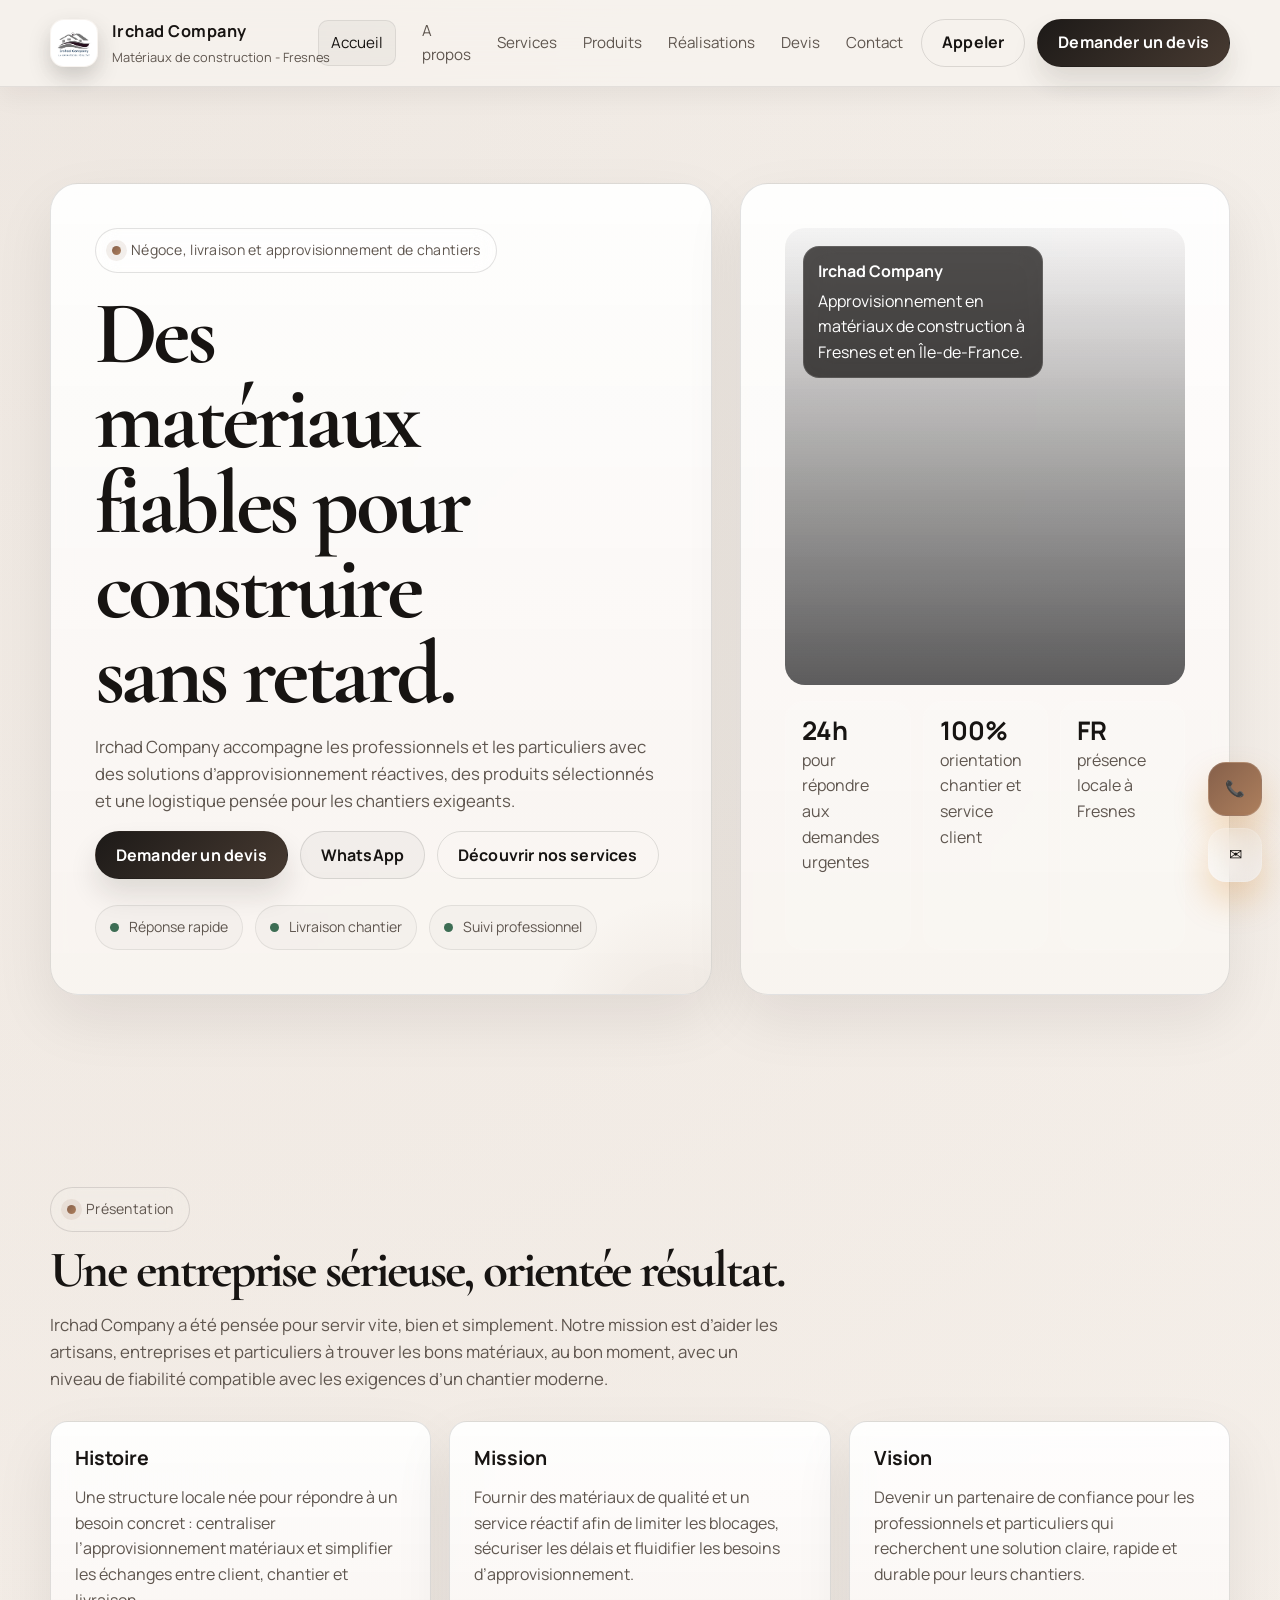
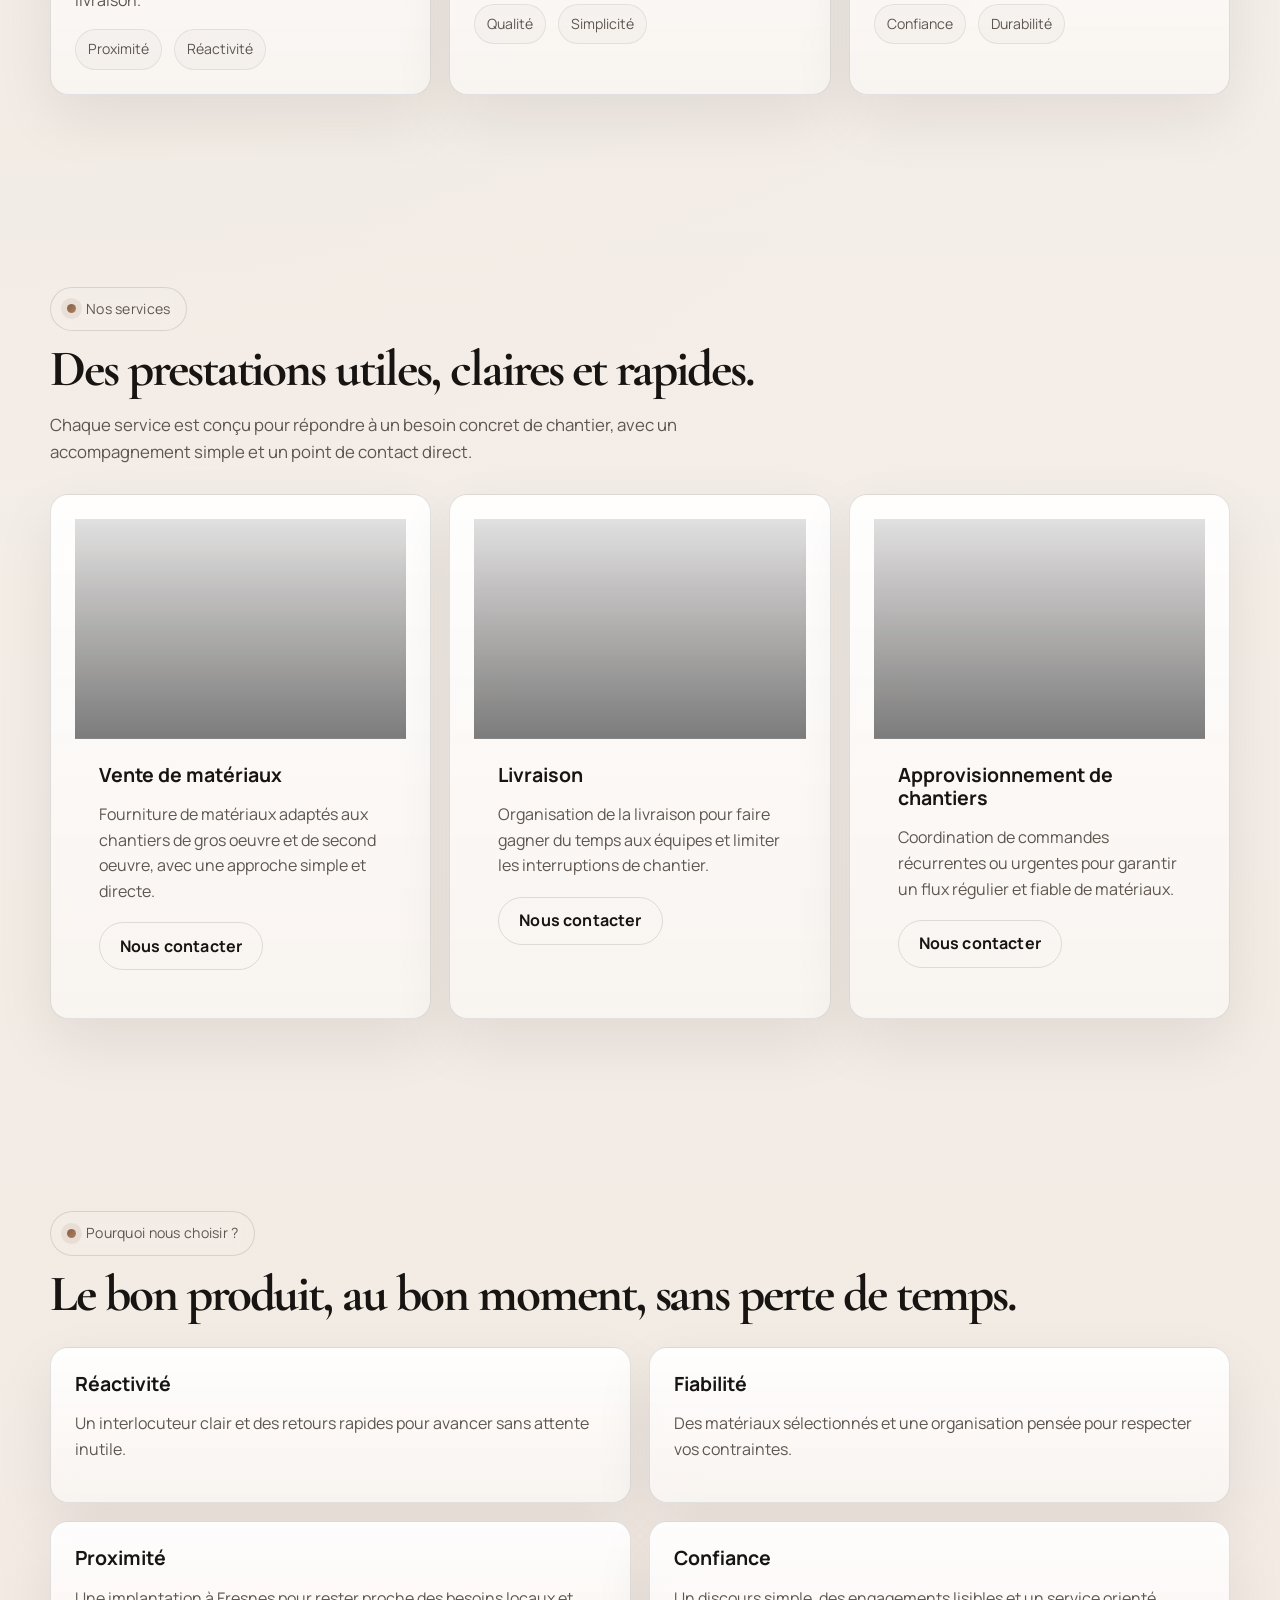
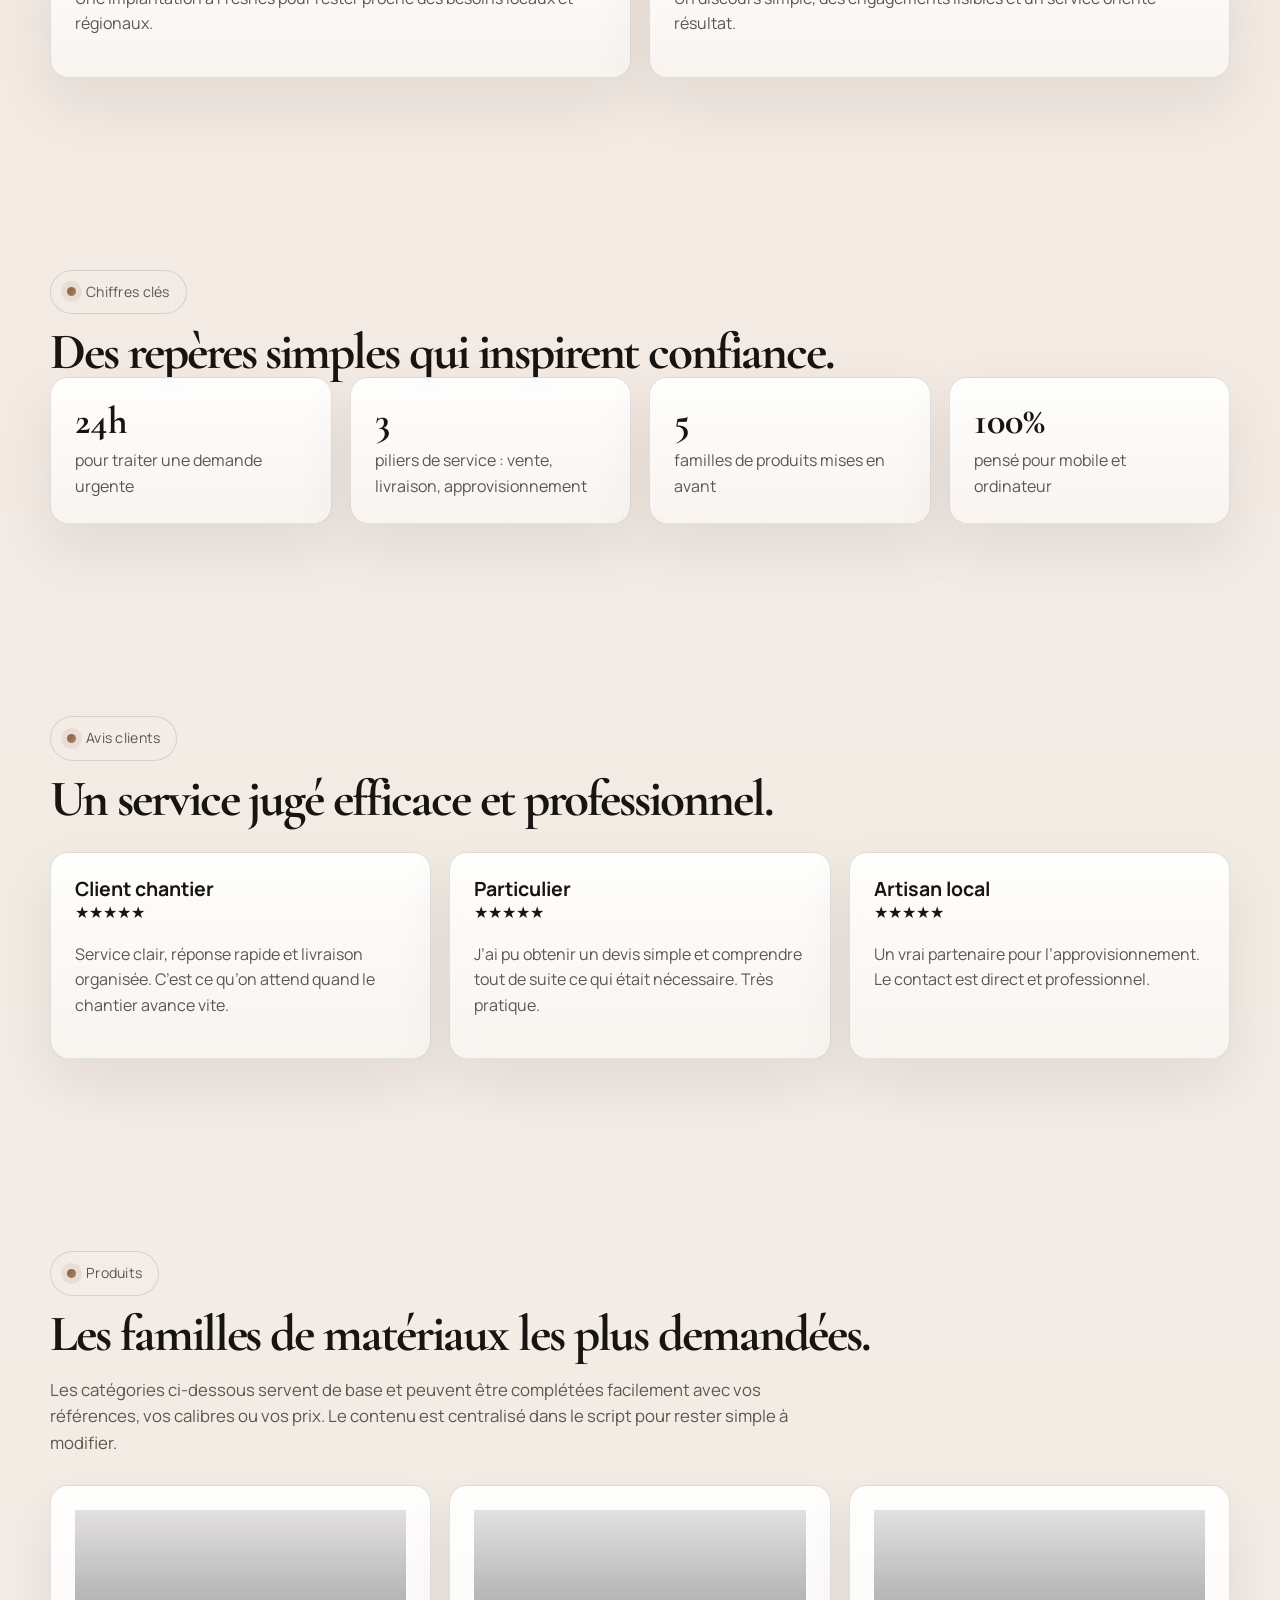
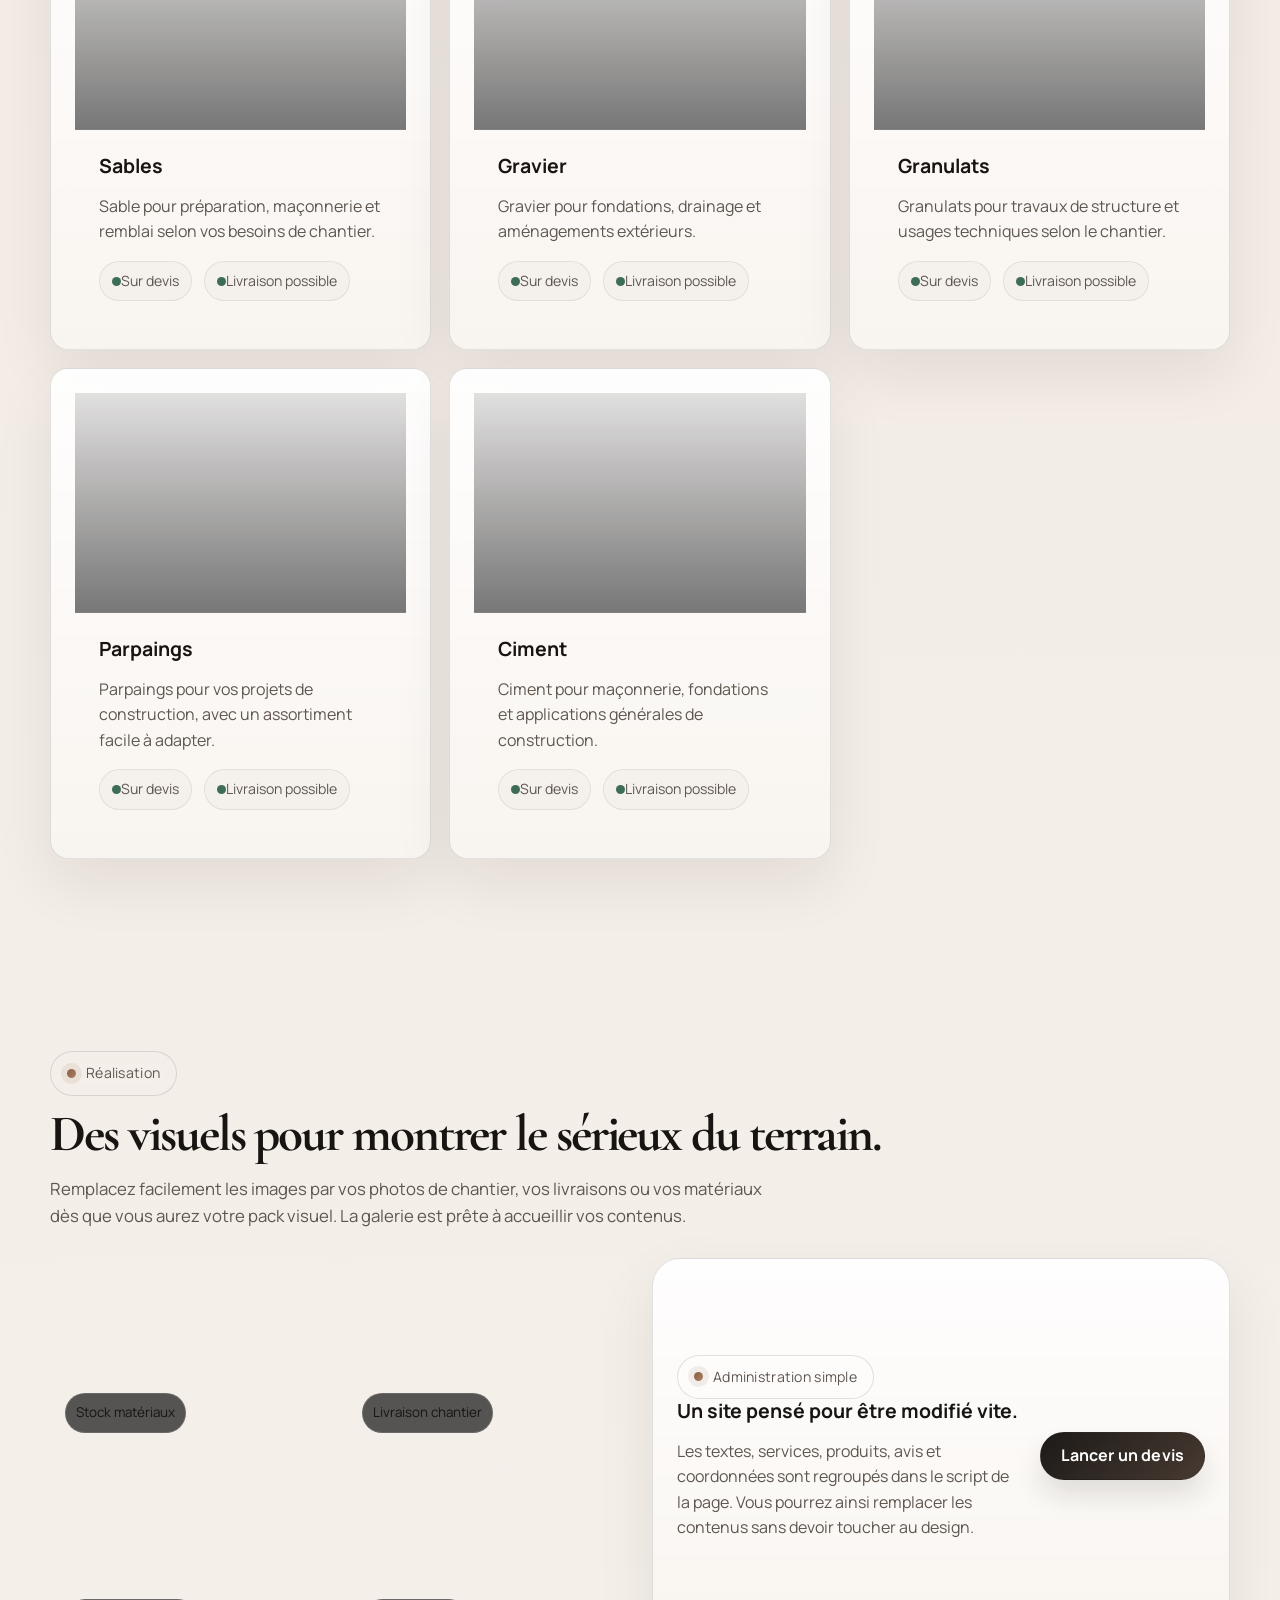
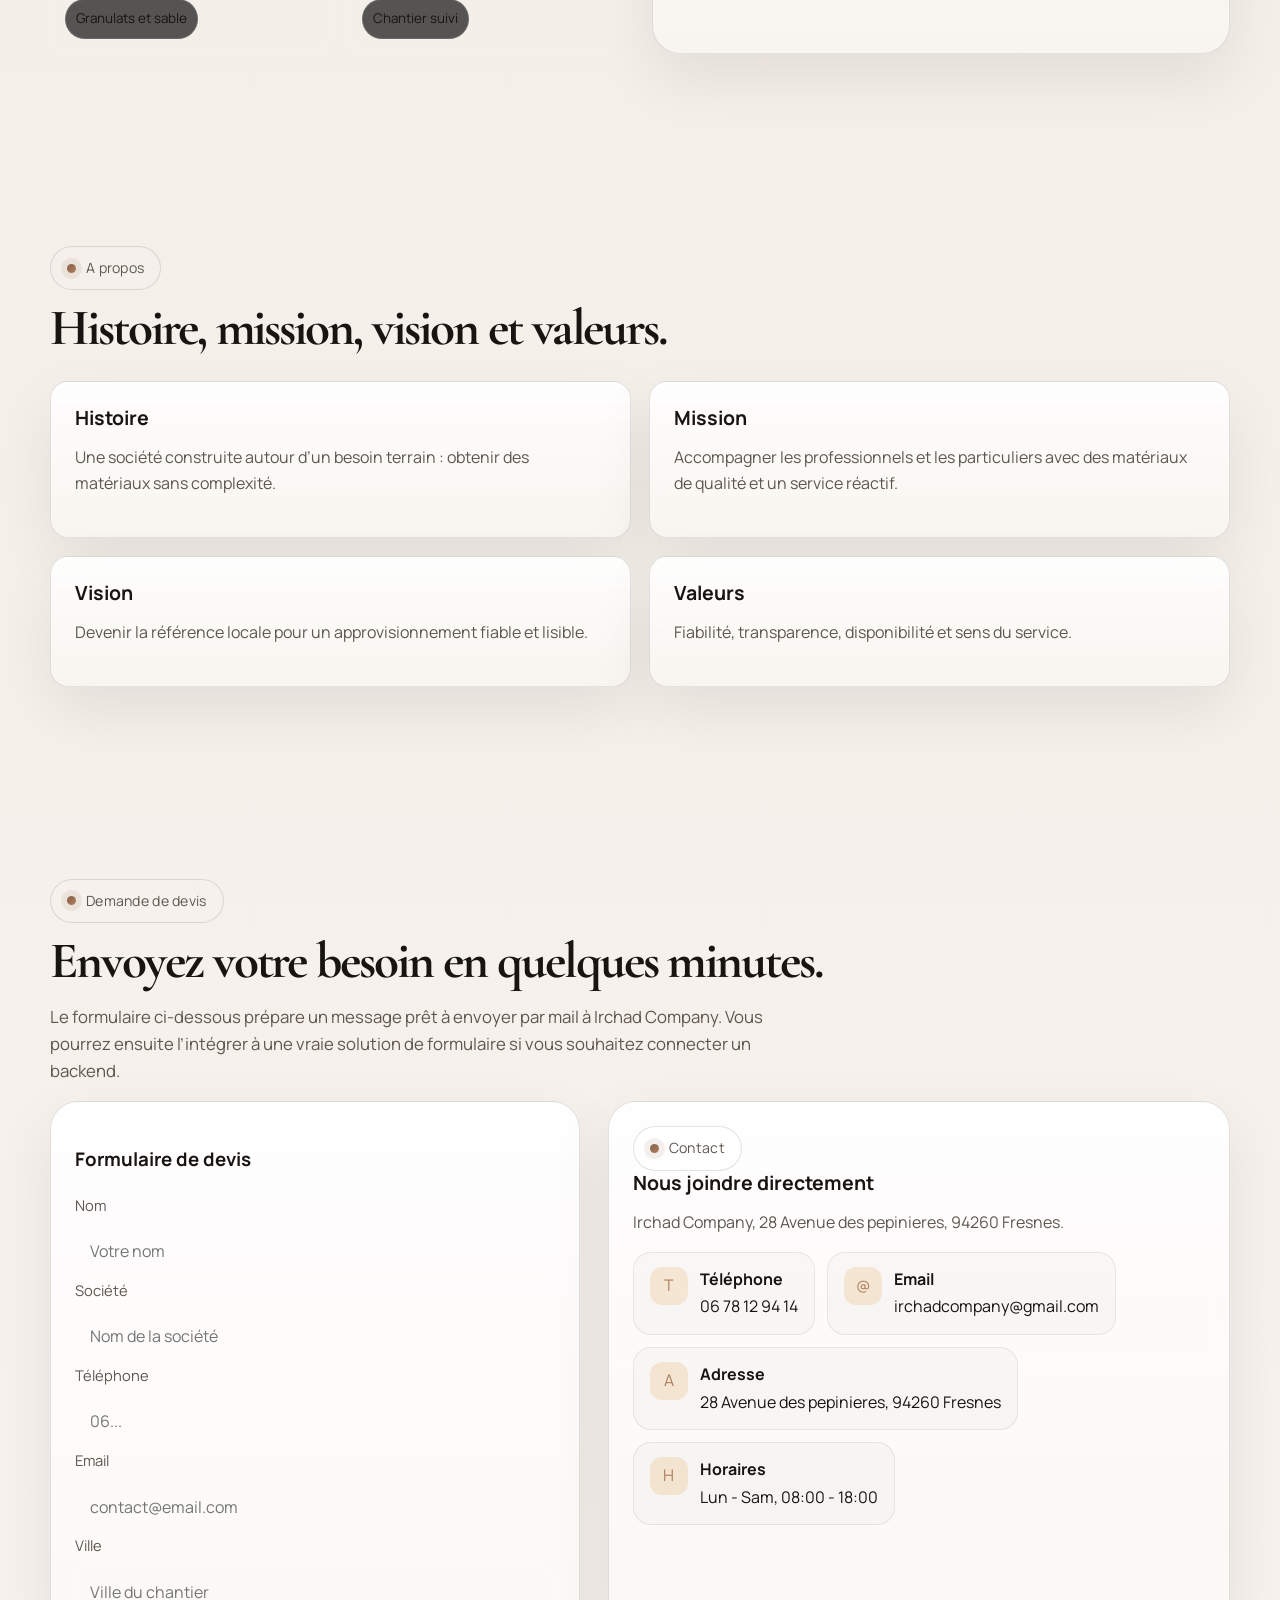
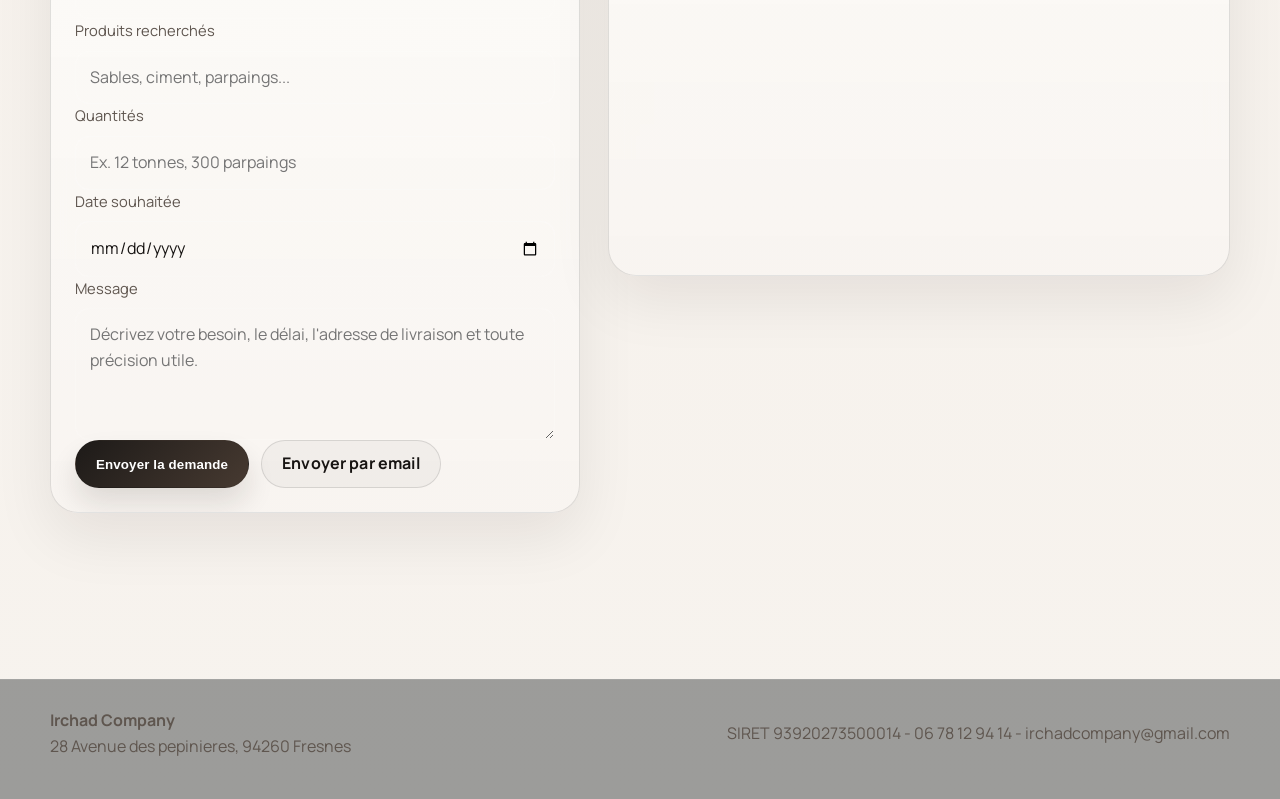
==== commit 51d721eb: "style pro" ====
--- a/index.html
+++ b/index.html
@@ -40,18 +40,18 @@
 	</script>
 	<style>
 		:root {
-			--bg: #10171d;
-			--bg-soft: #182329;
-			--panel: #172229;
-			--panel-strong: #1d2b33;
-			--text: #f3f5f4;
-			--muted: #b6bcc1;
-			--soft: rgba(255, 255, 255, 0.06);
-			--line: rgba(255, 255, 255, 0.09);
-			--accent: #d97706;
-			--accent-2: #f59e0b;
-			--good: #7dd3a8;
-			--shadow: 0 18px 42px rgba(0, 0, 0, 0.22);
+			--bg: #f5f1ea;
+			--bg-soft: #efe7df;
+			--panel: #fbf9f6;
+			--panel-strong: #f1e7dc;
+			--text: #171412;
+			--muted: #5f564f;
+			--soft: rgba(18, 15, 12, 0.04);
+			--line: rgba(23, 20, 18, 0.12);
+			--accent: #86604a;
+			--accent-2: #ad7f5d;
+			--good: #3d6d54;
+			--shadow: 0 24px 60px rgba(24, 17, 12, 0.08);
 			--radius-xl: 28px;
 			--radius-lg: 20px;
 			--radius-md: 16px;
@@ -59,30 +59,30 @@
 			--max: 1180px;
 		}
 		body {
-			background: radial-gradient(circle at top left, rgba(217, 119, 6, 0.12), transparent 28%), linear-gradient(180deg, #0f1419 0%, #1a2329 42%, #10171d 100%);
+			background: radial-gradient(circle at top left, rgba(134, 96, 74, 0.08), transparent 24%), linear-gradient(180deg, #f7f3ee 0%, #f2eae3 38%, #f7f3ee 100%);
 		}
 		.site-header {
-			background: rgba(10, 14, 18, 0.86);
-			border-bottom: 1px solid rgba(255,255,255,0.08);
+			background: rgba(247, 243, 238, 0.82);
+			border-bottom: 1px solid rgba(23, 20, 18, 0.08);
 		}
 		.button, .button-secondary, .button-ghost {
 			letter-spacing: 0.01em;
 		}
 		.button {
-			background: linear-gradient(135deg, var(--accent), var(--accent-2));
-			box-shadow: 0 16px 30px rgba(217, 119, 6, 0.24);
-			border: 1px solid rgba(255,255,255,0.1);
+			background: linear-gradient(135deg, #1d1a18, #473a31);
+			box-shadow: 0 16px 28px rgba(30, 24, 20, 0.12);
+			border: 1px solid rgba(29, 26, 24, 0.06);
 		}
 		.eyebrow::before {
-			box-shadow: 0 0 0 6px rgba(217, 119, 6, 0.12);
+			box-shadow: 0 0 0 6px rgba(134, 96, 74, 0.10);
 		}
 		.hero-copy, .hero-card, .panel, .quote-card, .form-card, .contact-card, .metric, .service-card, .product-card, .feature-card, .testimonial, .realisation-card, .value-card {
-			background: linear-gradient(180deg, rgba(23, 30, 35, 0.92), rgba(17, 22, 26, 0.96));
+			background: linear-gradient(180deg, rgba(255, 255, 255, 0.92), rgba(248, 244, 240, 0.96));
 			box-shadow: var(--shadow);
 			border: 1px solid var(--line);
 		}
 		.hero-copy::after {
-			background: radial-gradient(circle, rgba(217, 119, 6, 0.24), transparent 68%);
+			background: radial-gradient(circle, rgba(134, 96, 74, 0.10), transparent 68%);
 		}
 		.section h2 {
 			letter-spacing: -0.04em;
--- a/style.css
+++ b/style.css
@@ -1,16 +1,16 @@
 :root {
-	--bg: #10171d;
-	--bg-soft: #182329;
-	--panel: #172229;
-	--panel-strong: #1d2b33;
-	--text: #f3f5f4;
-	--muted: #b6bcc1;
-	--soft: rgba(255, 255, 255, 0.06);
-	--line: rgba(255, 255, 255, 0.09);
-	--accent: #d97706;
-	--accent-2: #f59e0b;
-	--good: #7dd3a8;
-	--shadow: 0 18px 42px rgba(0, 0, 0, 0.22);
+	--bg: #f5f1ea;
+	--bg-soft: #efe7df;
+	--panel: #fbf9f6;
+	--panel-strong: #f1e7dc;
+	--text: #171412;
+	--muted: #5f564f;
+	--soft: rgba(18, 15, 12, 0.04);
+	--line: rgba(23, 20, 18, 0.12);
+	--accent: #86604a;
+	--accent-2: #ad7f5d;
+	--good: #3d6d54;
+	--shadow: 0 24px 60px rgba(24, 17, 12, 0.08);
 	--radius-xl: 28px;
 	--radius-lg: 20px;
 	--radius-md: 16px;
@@ -25,9 +25,9 @@
 	overflow-x: hidden;
 	font-family: 'Manrope', sans-serif;
 	background:
-		radial-gradient(circle at top left, rgba(217, 119, 6, 0.14), transparent 28%),
-		radial-gradient(circle at 85% 10%, rgba(255, 255, 255, 0.04), transparent 22%),
-		linear-gradient(180deg, #0f1419 0%, #1a2329 42%, #10171d 100%);
+		radial-gradient(circle at top left, rgba(134, 96, 74, 0.08), transparent 24%),
+		radial-gradient(circle at 85% 10%, rgba(173, 127, 93, 0.06), transparent 20%),
+		linear-gradient(180deg, #f7f3ee 0%, #f2eae3 38%, #f7f3ee 100%);
 	color: var(--text);
 	line-height: 1.6;
 	text-rendering: optimizeLegibility;
@@ -44,9 +44,9 @@
 	top: 0;
 	z-index: 50;
 	backdrop-filter: blur(18px);
-	background: rgba(10, 14, 18, 0.86);
-	border-bottom: 1px solid rgba(255, 255, 255, 0.08);
-	box-shadow: 0 12px 30px rgba(0, 0, 0, 0.12);
+	background: rgba(247, 243, 238, 0.82);
+	border-bottom: 1px solid rgba(23, 20, 18, 0.08);
+	box-shadow: 0 10px 24px rgba(31, 23, 18, 0.05);
 }
 .header-inner {
 	min-height: 86px;
@@ -93,10 +93,10 @@
 .nav a:hover::after, .nav a:focus-visible::after { transform: scaleX(1); }
 .nav a.active {
 	color: var(--text);
-	background: rgba(255,255,255,0.04);
+	background: rgba(23, 20, 18, 0.04);
 	padding: 10px 12px;
 	border-radius: 10px;
-	border: 1px solid rgba(255,255,255,0.08);
+	border: 1px solid rgba(23, 20, 18, 0.08);
 }
 .header-actions { display: flex; align-items: center; gap: 12px; }
 .nav-toggle {
@@ -142,12 +142,12 @@
 .button:hover, .button-secondary:hover, .button-ghost:hover,
 .button:focus-visible, .button-secondary:focus-visible, .button-ghost:focus-visible { transform: translateY(-1px); }
 .button {
-	background: linear-gradient(135deg, var(--accent), var(--accent-2));
-	color: white;
-	box-shadow: 0 16px 30px rgba(217, 119, 6, 0.24);
-	border: 1px solid rgba(255, 255, 255, 0.1);
-}
-.button-secondary { background: rgba(255, 255, 255, 0.04); border-color: var(--line); color: var(--text); }
+	background: linear-gradient(135deg, #1d1a18, #473a31);
+	color: #fff;
+	box-shadow: 0 16px 28px rgba(30, 24, 20, 0.12);
+	border: 1px solid rgba(29, 26, 24, 0.06);
+}
+.button-secondary { background: rgba(23, 20, 18, 0.03); border-color: var(--line); color: var(--text); }
 .button-ghost { background: transparent; border-color: var(--line); color: var(--text); }
 
 .hero, .section { padding: clamp(56px, 9vw, 96px) 0; }
@@ -195,7 +195,7 @@
 
 .hero-copy, .hero-card, .panel, .quote-card, .form-card, .contact-card, .metric, .service-card, .product-card, .feature-card, .testimonial, .value-card {
 	border: 1px solid var(--line);
-	background: linear-gradient(180deg, rgba(23, 30, 35, 0.92), rgba(17, 22, 26, 0.96));
+	background: linear-gradient(180deg, rgba(255, 255, 255, 0.92), rgba(248, 244, 240, 0.96));
 	box-shadow: var(--shadow);
 	backdrop-filter: blur(10px);
 	border-radius: var(--radius-xl);
@@ -210,7 +210,7 @@
 	width: 280px;
 	height: 280px;
 	border-radius: 50%;
-	background: radial-gradient(circle, rgba(217, 119, 6, 0.24), transparent 68%);
+	background: radial-gradient(circle, rgba(134, 96, 74, 0.10), transparent 68%);
 	pointer-events: none;
 }
 .hero h1 { font-size: clamp(2.8rem, 7vw, 7rem); margin-top: 18px; max-width: 10ch; }
@@ -223,8 +223,8 @@
 	justify-content: center;
 	padding: 8px 12px;
 	border-radius: 999px;
-	border: 1px solid rgba(255, 255, 255, 0.1);
-	background: rgba(255, 255, 255, 0.04);
+	border: 1px solid rgba(23, 20, 18, 0.08);
+	background: rgba(23, 20, 18, 0.02);
 	color: var(--muted);
 	font-size: 0.88rem;
 }
@@ -253,7 +253,7 @@
 	top: 18px;
 	padding: 12px 14px;
 	border-radius: 16px;
-	background: rgba(11, 11, 12, 0.72);
+	background: rgba(17, 15, 13, 0.72);
 	border: 1px solid rgba(255, 255, 255, 0.12);
 	color: white;
 	max-width: 240px;
@@ -288,8 +288,8 @@
 	align-items: flex-start;
 	gap: 12px;
 	padding: 14px 16px;
-	background: rgba(255, 255, 255, 0.04);
-	border: 1px solid rgba(255, 255, 255, 0.08);
+	background: rgba(23, 20, 18, 0.02);
+	border: 1px solid rgba(23, 20, 18, 0.08);
 }
 .contact-item strong { display: block; margin-bottom: 2px; }
 .contact-icon {
